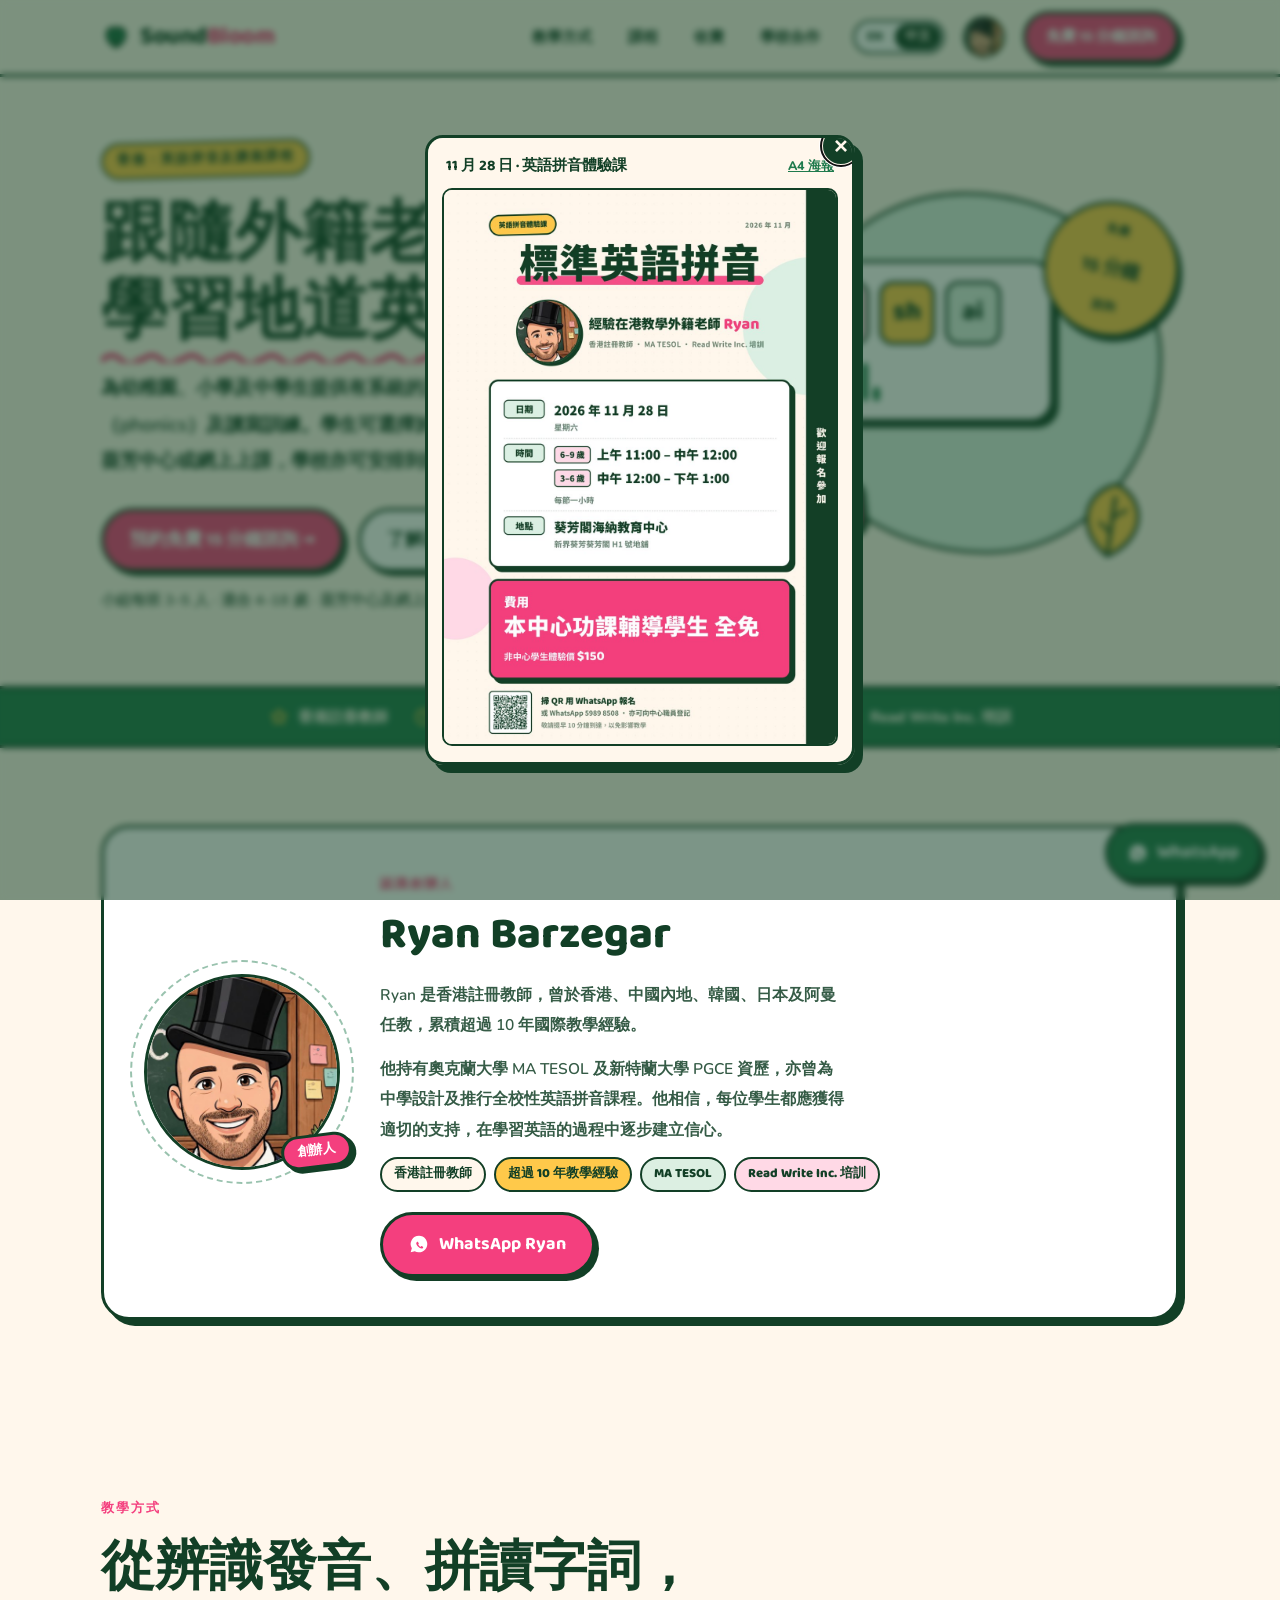
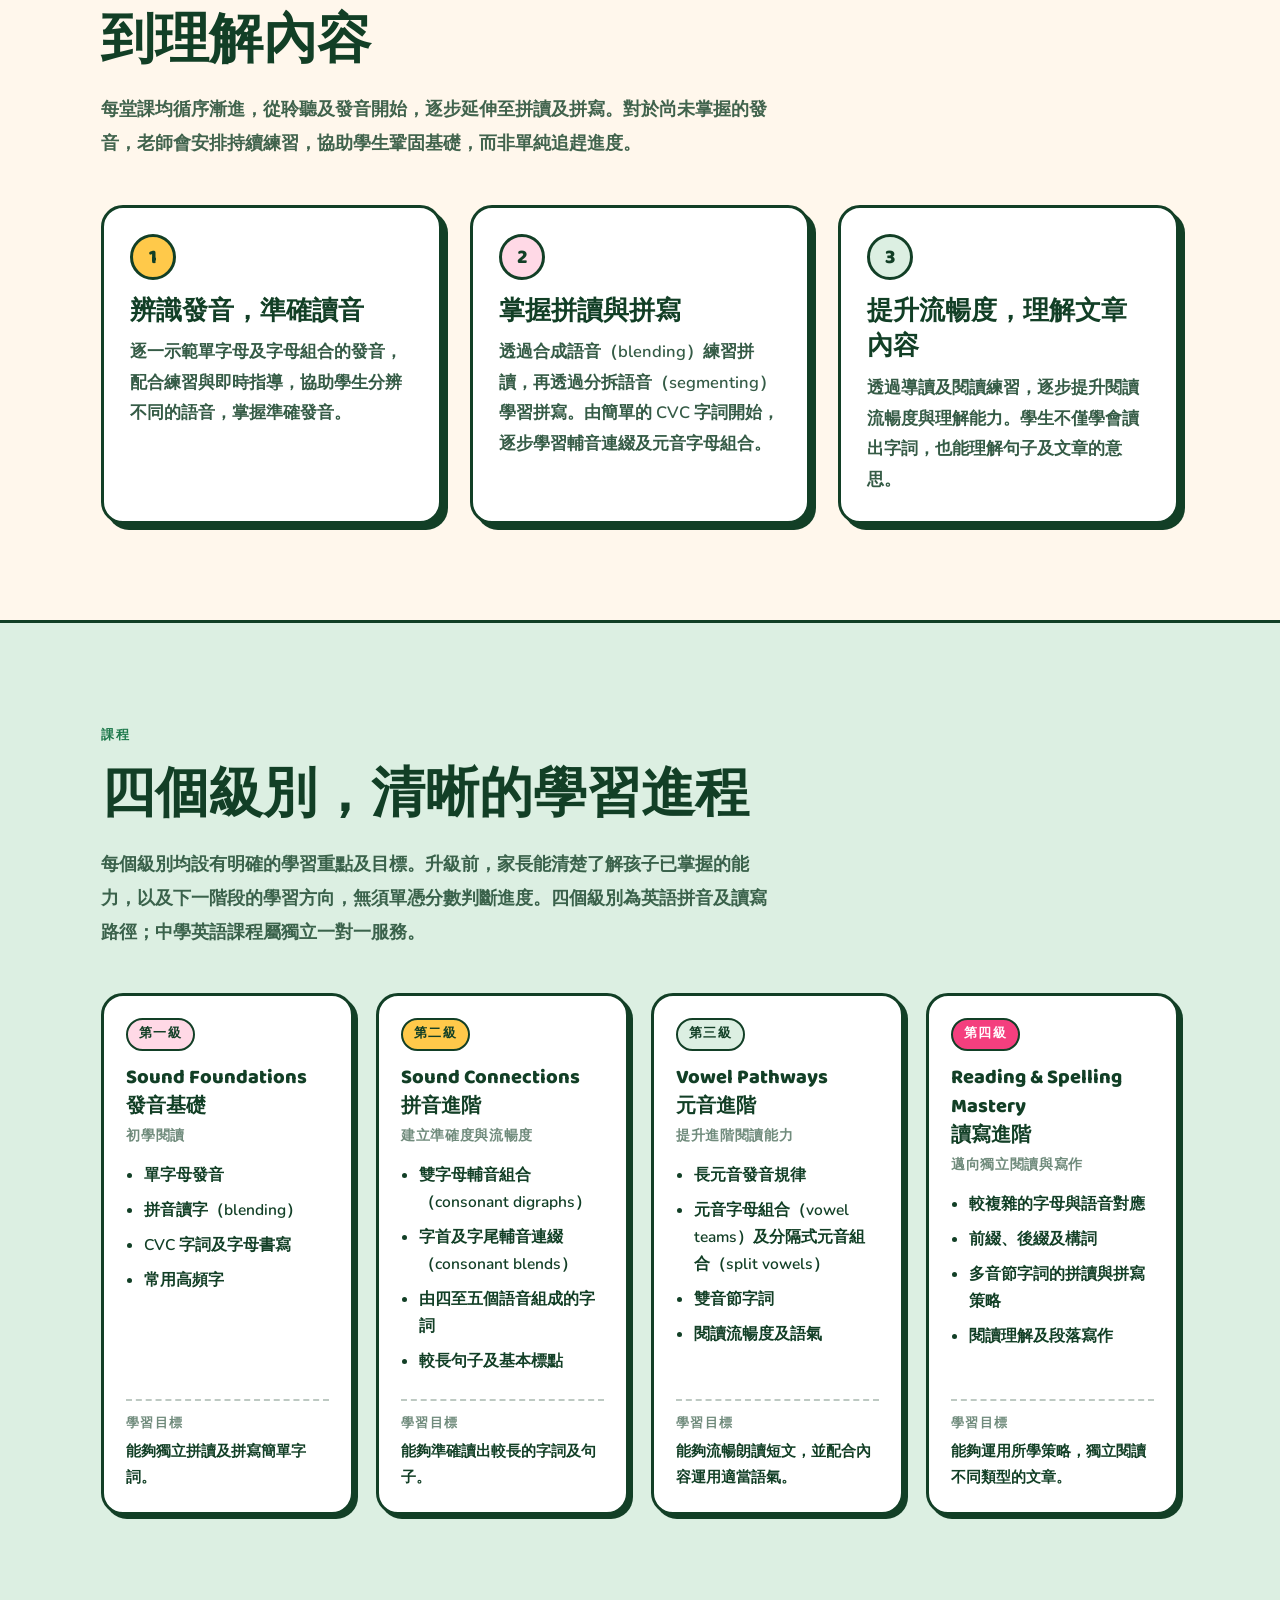
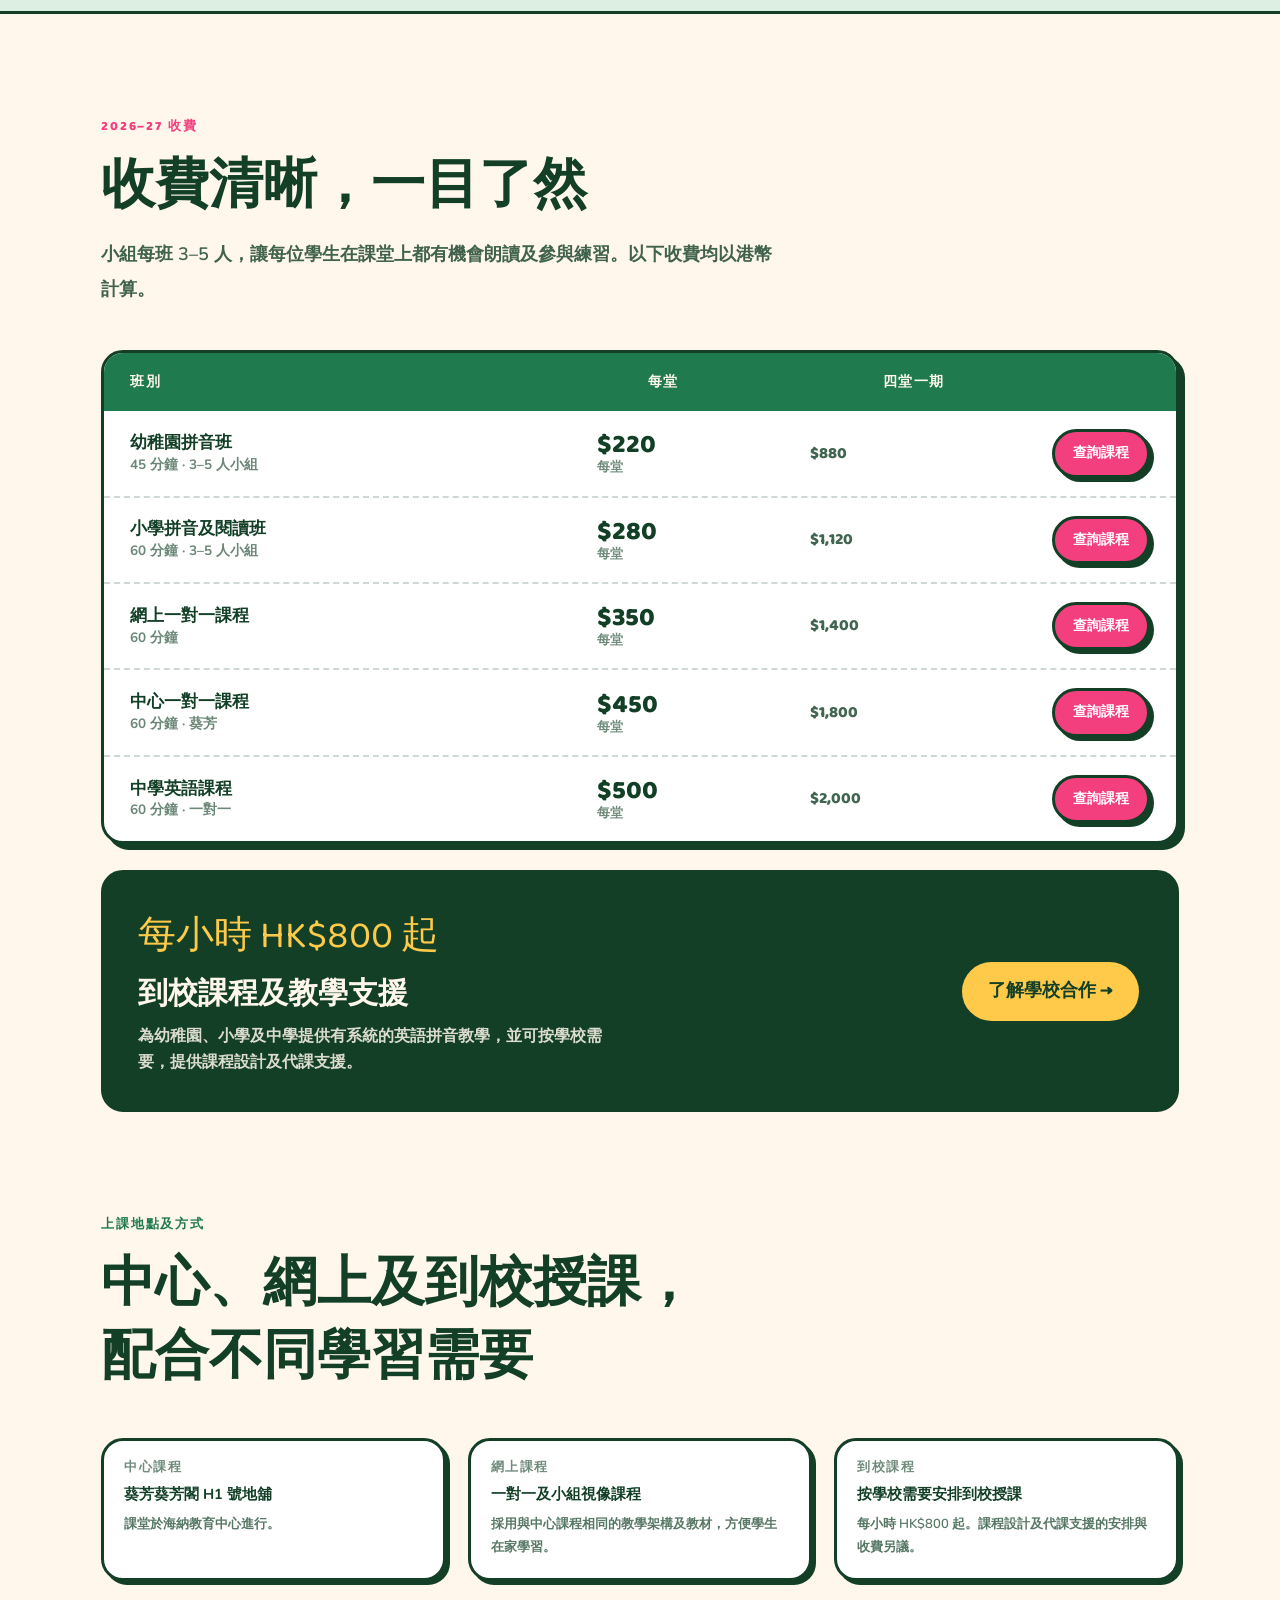
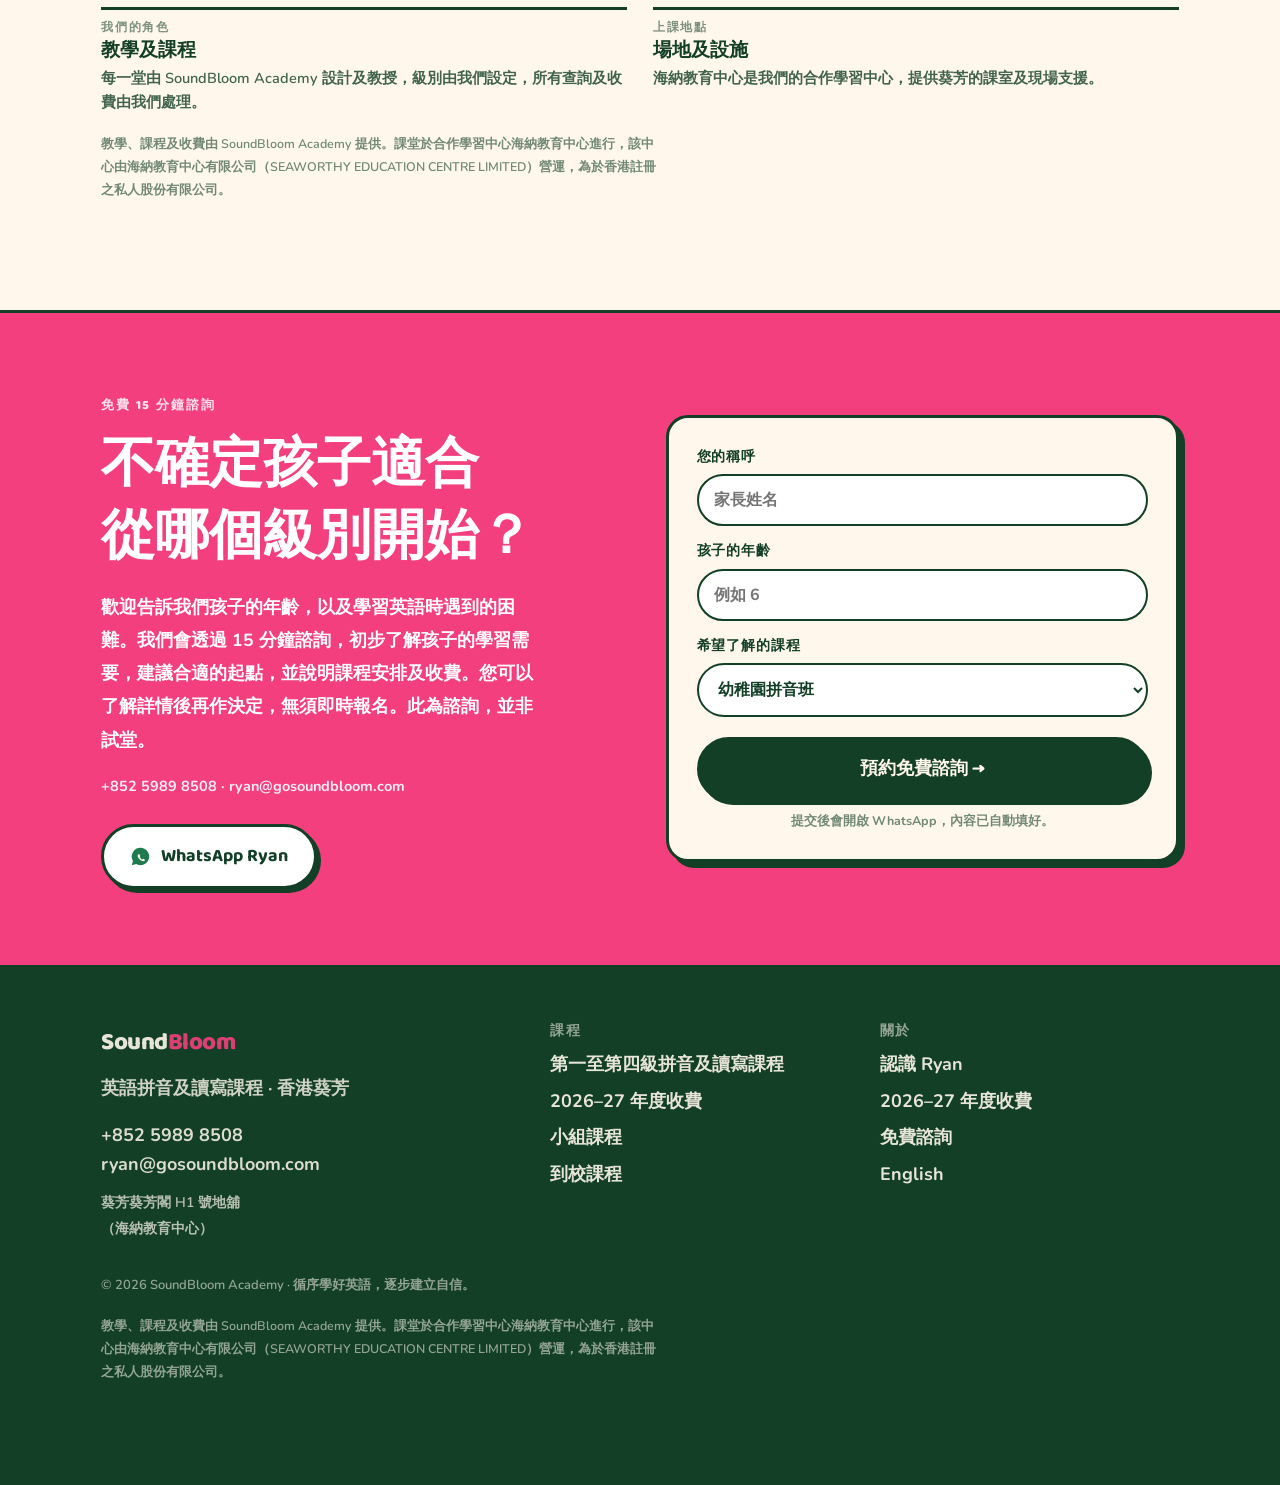
==== zh/index.html @ dfbe9909 "Event popup on every page load (all 6 pages), no suppression" ====
<!DOCTYPE html>
<html lang="zh-Hant-HK">
<head>
<meta charset="utf-8">
<meta name="viewport" content="width=device-width, initial-scale=1">
<title>SoundBloom Academy｜英語拼音及讀寫課程 · 葵芳</title>
<meta name="description" content="為幼稚園、小學及中學生提供有系統的英語拼音（phonics）及讀寫訓練。小組每班 3–5 人，可於葵芳中心或網上上課，學校亦可安排到校課程。">
<link rel="alternate" hreflang="en-HK" href="../en/index.html">
<link rel="alternate" hreflang="zh-Hant-HK" href="index.html">
<link rel="preconnect" href="https://fonts.googleapis.com">
<link rel="preconnect" href="https://fonts.gstatic.com" crossorigin>
<link href="https://fonts.googleapis.com/css2?family=Baloo+2:wght@600;700;800&family=Nunito:wght@400;600;700;800&display=swap" rel="stylesheet">
<link rel="stylesheet" href="../assets/style.css">
<style>
  /* Chinese typography overrides: looser leading, no negative tracking */
  body{font-family:'Nunito','PingFang HK','Noto Sans HK','Microsoft JhengHei',sans-serif}
  h1,h2,h3,h4,.display,.logo,.btn,.eyebrow,.tag,.amt,.block,.price-row .name,.step .n,.loc .box h4,.creds span,.sticker,.langsw a{
    font-family:'Baloo 2','PingFang HK','Noto Sans HK','Microsoft JhengHei',sans-serif;
  }
  h1{line-height:1.24;letter-spacing:0}
  h2{line-height:1.35;letter-spacing:0}
  h3{line-height:1.4;letter-spacing:0}
  .lede{line-height:1.9}
  .fbio{line-height:1.95;font-size:15.5px;margin-bottom:12px}
  .sec-head p{line-height:1.9}
  .lvl ul{line-height:1.75}
  .lvl li{margin-bottom:8px}
  .lvl .out{line-height:1.75}
  .step p{line-height:1.85}
  .price-row .name{font-size:17px;line-height:1.4}
  .sticker.free{width:136px;height:136px;font-size:11.5px;line-height:1.3;padding:10px}
  .sticker.free b{font-size:19px;letter-spacing:0}
  .micro{line-height:1.75}
  .legal{letter-spacing:0;line-height:1.85}
  .loc .box p{font-size:14.5px;line-height:1.7}
  .loc .box p small{line-height:1.75}
  .nb{white-space:nowrap}
  .consult p{line-height:1.9}
  .lvl h3{font-size:20px;line-height:1.45}
</style>
</head>
<body>

<nav class="nav">
  <div class="wrap">
    <a class="logo" href="index.html">
      <svg width="30" height="30" viewBox="0 0 32 32" aria-hidden="true">
        <path d="M16 27C16 27 6 23 6 13c0-4 3-7 7-7 2 0 3 1 3 1s1-1 3-1c4 0 7 3 7 7 0 10-10 14-10 14z" fill="#1F7A4D" stroke="#123F26" stroke-width="2.4"/>
        <path d="M16 27V12" stroke="#123F26" stroke-width="2.4" stroke-linecap="round"/>
      </svg>
      <span>Sound<b>Bloom</b></span>
    </a>
    <div class="navlinks">
      <a href="#approach">教學方式</a>
      <a href="index.html#programme">課程</a>
      <a href="pricing.html">收費</a>
      <a href="schools.html">學校合作</a>
    </div>
    <div class="langsw" role="group" aria-label="語言">
      <a href="../en/index.html" hreflang="en-HK" lang="en-HK">EN</a>
      <a href="index.html" aria-current="true">中文</a>
    </div>
    <a class="navface" href="#founder" aria-label="認識創辦人 Ryan">
      <img src="../assets/ryan-nav.jpg" alt="Ryan Barzegar 卡通肖像">
    </a>
    <a class="btn" href="#consult"><span class="full">免費 15 分鐘諮詢</span><span class="short">免費諮詢</span></a>
  </div>
</nav>

<header class="hero">
  <div class="wrap hero-grid">
    <div>
      <div class="eyebrow" style="background:var(--yellow);border:2.5px solid var(--ink);border-radius:999px;padding:6px 14px;transform:rotate(-1.5deg)">
        香港 · 英語拼音及讀寫課程
      </div>
      <h1 style="margin-top:20px">跟隨<span class="nb">外籍老師</span>，
        <span class="hl">學習地道英語</span>
      </h1>
      <p class="lede">為幼稚園、小學及中學生提供有系統的<span class="nb">英語拼音</span>（phonics）及<span class="nb">讀寫訓練</span>。學生可選擇於<span class="nb">葵芳中心</span>或網上上課，學校亦可安排到校課程。</p>
      <div class="hero-cta">
        <a class="btn" href="#consult">預約免費 15 分鐘諮詢 →</a>
        <a class="btn ghost" href="#programme">了解四個級別</a>
      </div>
      <div class="micro"><span class="nb">小組每班 3–5 人</span> · 適合 4–18 歲 · <span class="nb">葵芳中心及網上授課</span></div>
    </div>

    <div class="stage" aria-hidden="true">
      <div class="blob"></div>
      <div class="card-sound">
        <div class="tiles">
          <div class="tile">a</div><div class="tile">sh</div><div class="tile">ai</div>
        </div>
        <div class="wave"><i></i><i></i><i></i><i></i><i></i><i></i></div>
      </div>
      <div class="sticker free">免費<b>15 分鐘</b>諮詢</div>
      <div class="sticker levels"><span class="nb">四個級別</span> · 拼音路徑</div>
      <svg class="leaf" viewBox="0 0 100 100" fill="none">
        <path d="M50 92C26 78 14 54 22 32 30 11 50 6 50 6s20 5 28 26c8 22-4 46-28 60z" fill="#FFC94A" stroke="#123F26" stroke-width="4" stroke-linejoin="round"/>
        <path d="M50 90V22" stroke="#123F26" stroke-width="4" stroke-linecap="round"/>
        <path d="M50 46l15-11M50 64l-14-10" stroke="#123F26" stroke-width="3.4" stroke-linecap="round"/>
      </svg>
    </div>
  </div>
</header>

<div class="trust">
  <div class="wrap">
    <span><svg viewBox="0 0 24 24" fill="none"><path d="M12 3l2.6 5.6 6.1.8-4.5 4.2 1.2 6-5.4-3-5.4 3 1.2-6L3.3 9.4l6.1-.8z" stroke="#FFC94A" stroke-width="2" stroke-linejoin="round"/></svg>香港註冊教師</span>
    <span><svg viewBox="0 0 24 24" fill="none"><circle cx="12" cy="12" r="9" stroke="#FFC94A" stroke-width="2"/><path d="M12 7v5l4 2" stroke="#FFC94A" stroke-width="2" stroke-linecap="round"/></svg>超過 10 年國際教學經驗</span>
    <span><svg viewBox="0 0 24 24" fill="none"><path d="M3 7l9-4 9 4-9 4z" stroke="#FFC94A" stroke-width="2" stroke-linejoin="round"/><path d="M7 10v6c0 1.7 2.2 3 5 3s5-1.3 5-3v-6" stroke="#FFC94A" stroke-width="2"/></svg>奧克蘭大學 MA TESOL</span>
    <span><svg viewBox="0 0 24 24" fill="none"><path d="M5 4h9l5 5v11H5z" stroke="#FFC94A" stroke-width="2" stroke-linejoin="round"/><path d="M9 13l2 2 4-4" stroke="#FFC94A" stroke-width="2" stroke-linecap="round"/></svg>Read Write Inc. 培訓</span>
  </div>
</div>

<section class="founder" id="founder">
  <div class="wrap">
    <div class="fcard">
      <div class="portrait">
        <div class="ring" aria-hidden="true"></div>
        <div class="face"><img src="../assets/ryan-avatar.jpg" alt="Ryan Barzegar，創辦人及首席教師"></div>
        <div class="sticker founder">創辦人</div>
      </div>
      <div>
        <div class="eyebrow" style="color:var(--pink)">認識創辦人</div>
        <h2 style="font-size:clamp(28px,3.6vw,44px);margin:10px 0 12px">Ryan Barzegar</h2>
        <p class="fbio">Ryan 是香港註冊教師，曾於香港、中國內地、韓國、日本及阿曼任教，累積超過 10 年國際教學經驗。</p>
        <p class="fbio">他持有奧克蘭大學 MA TESOL 及新特蘭大學 PGCE 資歷，亦曾為中學設計及推行全校性英語拼音課程。他相信，每位學生都應獲得適切的支持，在學習英語的過程中逐步建立信心。</p>
        <div class="creds">
          <span>香港註冊教師</span><span>超過 10 年教學經驗</span><span>MA TESOL</span><span>Read Write Inc. 培訓</span>
        </div>
        <a class="btn" target="_blank" rel="noopener" href="https://wa.me/85259898508?text=Ryan%EF%BC%8C%E4%BD%A0%E5%A5%BD%EF%BC%81%E6%88%91%E6%83%B3%E9%A0%90%E7%B4%84%E5%85%8D%E8%B2%BB%2015%20%E5%88%86%E9%90%98%E5%AE%B6%E9%95%B7%E8%AB%AE%E8%A9%A2%EF%BC%8C%E4%BA%86%E8%A7%A3%E9%81%A9%E5%90%88%E5%AD%A9%E5%AD%90%E7%9A%84%E8%8B%B1%E8%AA%9E%E8%AA%B2%E7%A8%8B%E3%80%82%E5%AD%A9%E5%AD%90%E4%BB%8A%E5%B9%B4%EF%BC%BF%EF%BC%BF%E6%AD%B2%E3%80%82">
          <svg width="20" height="20" viewBox="0 0 24 24" fill="#fff" aria-hidden="true"><path d="M12 2a10 10 0 00-8.6 15.1L2 22l5-1.3A10 10 0 1012 2zm5.3 14.1c-.2.6-1.3 1.2-1.8 1.2-.5.1-1 .1-1.6-.1-1.2-.4-3-1.6-4.2-3.4-.7-1-1.2-2.1-1-3 .1-.6.5-1.1.9-1.3.2-.1.4-.1.5-.1h.4c.2 0 .4 0 .5.4l.7 1.7c.1.2 0 .4-.1.5l-.3.4c-.1.1-.2.3-.1.5.4.8 1.6 2 2.4 2.4.2.1.4 0 .5-.1l.5-.6c.1-.2.3-.2.5-.1l1.6.8c.2.1.3.3.3.4 0 .2 0 .8-.2 1z"/></svg>
          WhatsApp Ryan
        </a>
      </div>
    </div>
  </div>
</section>

<section class="pad" id="approach">
  <div class="wrap">
    <div class="sec-head">
      <div class="eyebrow" style="color:var(--pink)">教學方式</div>
      <h2 style="margin-top:12px">從辨識發音、拼讀字詞，<br>到理解內容</h2>
      <p>每堂課均循序漸進，從聆聽及發音開始，逐步延伸至拼讀及拼寫。對於尚未掌握的發音，老師會安排持續練習，協助學生鞏固基礎，而非單純追趕進度。</p>
    </div>
    <div class="steps">
      <div class="step">
        <div class="n">1</div>
        <h3>辨識發音，準確讀音</h3>
        <p>逐一示範單字母及字母組合的發音，配合練習與即時指導，協助學生分辨不同的語音，掌握準確發音。</p>
      </div>
      <div class="step">
        <div class="n" style="background:var(--pink-soft)">2</div>
        <h3>掌握拼讀與拼寫</h3>
        <p>透過合成語音（blending）練習拼讀，再透過分拆語音（segmenting）學習拼寫。由簡單的 CVC 字詞開始，逐步學習輔音連綴及元音字母組合。</p>
      </div>
      <div class="step">
        <div class="n" style="background:var(--green-soft)">3</div>
        <h3>提升流暢度，理解文章內容</h3>
        <p>透過導讀及閱讀練習，逐步提升閱讀流暢度與理解能力。學生不僅學會讀出字詞，也能理解句子及文章的意思。</p>
      </div>
    </div>
  </div>
</section>

<section class="pad prog" id="programme">
  <div class="wrap">
    <div class="sec-head">
      <div class="eyebrow" style="color:var(--green)">課程</div>
      <h2 style="margin-top:12px">四個級別，清晰的學習進程</h2>
      <p>每個級別均設有明確的學習重點及目標。升級前，家長能清楚了解孩子已掌握的能力，以及下一階段的學習方向，無須單憑分數判斷進度。四個級別為英語拼音及讀寫路徑；中學英語課程屬獨立一對一服務。</p>
    </div>
    <div class="levels-grid">
      <article class="lvl">
        <span class="tag">第一級</span>
        <h3>Sound Foundations<br>發音基礎</h3>
        <div class="age">初學閱讀</div>
        <ul><li>單字母發音</li><li>拼音讀字（blending）</li><li>CVC 字詞及字母書寫</li><li>常用高頻字</li></ul>
        <div class="out"><b>學習目標</b>能夠獨立拼讀及拼寫簡單字詞。</div>
      </article>
      <article class="lvl">
        <span class="tag">第二級</span>
        <h3>Sound Connections<br>拼音進階</h3>
        <div class="age">建立準確度與流暢度</div>
        <ul><li>雙字母輔音組合（consonant digraphs）</li><li>字首及字尾輔音連綴（consonant blends）</li><li>由四至五個語音組成的字詞</li><li>較長句子及基本標點</li></ul>
        <div class="out"><b>學習目標</b>能夠準確讀出較長的字詞及句子。</div>
      </article>
      <article class="lvl">
        <span class="tag">第三級</span>
        <h3>Vowel Pathways<br>元音進階</h3>
        <div class="age">提升進階閱讀能力</div>
        <ul><li>長元音發音規律</li><li>元音字母組合（vowel teams）及分隔式元音組合（split vowels）</li><li>雙音節字詞</li><li>閱讀流暢度及語氣</li></ul>
        <div class="out"><b>學習目標</b>能夠流暢朗讀短文，並配合內容運用適當語氣。</div>
      </article>
      <article class="lvl">
        <span class="tag">第四級</span>
        <h3>Reading &amp; Spelling Mastery<br>讀寫進階</h3>
        <div class="age">邁向獨立閱讀與寫作</div>
        <ul><li>較複雜的字母與語音對應</li><li>前綴、後綴及構詞</li><li>多音節字詞的拼讀與拼寫策略</li><li>閱讀理解及段落寫作</li></ul>
        <div class="out"><b>學習目標</b>能夠運用所學策略，獨立閱讀不同類型的文章。</div>
      </article>
    </div>
  </div>
</section>

<section class="pad" id="pricing">
  <div class="wrap">
    <div class="sec-head">
      <div class="eyebrow" style="color:var(--pink)">2026–27 收費</div>
      <h2 style="margin-top:12px">收費清晰，一目了然</h2>
      <p>小組每班 3–5 人，讓每位學生在課堂上都有機會朗讀及參與練習。以下收費均以港幣計算。</p>
    </div>
    <div class="price-card">
      <div class="price-row head"><div>班別</div><div>每堂</div><div>四堂一期</div><div></div></div>
      <div class="price-row">
        <div class="name">幼稚園拼音班<small>45 分鐘 · 3–5 人小組</small></div>
        <div class="amt">$220<em>每堂</em></div>
        <div class="block"><em>四堂一期</em>$880</div>
        <div><a class="btn" style="padding:10px 18px;font-size:14px" href="#consult">查詢課程</a></div>
      </div>
      <div class="price-row">
        <div class="name">小學拼音及閱讀班<small>60 分鐘 · 3–5 人小組</small></div>
        <div class="amt">$280<em>每堂</em></div>
        <div class="block"><em>四堂一期</em>$1,120</div>
        <div><a class="btn" style="padding:10px 18px;font-size:14px" href="#consult">查詢課程</a></div>
      </div>
      <div class="price-row">
        <div class="name">網上一對一課程<small>60 分鐘</small></div>
        <div class="amt">$350<em>每堂</em></div>
        <div class="block"><em>四堂一期</em>$1,400</div>
        <div><a class="btn" style="padding:10px 18px;font-size:14px" href="#consult">查詢課程</a></div>
      </div>
      <div class="price-row">
        <div class="name">中心一對一課程<small>60 分鐘 · 葵芳</small></div>
        <div class="amt">$450<em>每堂</em></div>
        <div class="block"><em>四堂一期</em>$1,800</div>
        <div><a class="btn" style="padding:10px 18px;font-size:14px" href="#consult">查詢課程</a></div>
      </div>
      <div class="price-row">
        <div class="name">中學英語課程<small>60 分鐘 · 一對一</small></div>
        <div class="amt">$500<em>每堂</em></div>
        <div class="block"><em>四堂一期</em>$2,000</div>
        <div><a class="btn" style="padding:10px 18px;font-size:14px" href="#consult">查詢課程</a></div>
      </div>
    </div>

    <div class="schools" id="schools">
      <div>
        <span class="big">每小時 HK$800 起</span>
        <h3>到校課程及教學支援</h3>
        <p>為幼稚園、小學及中學提供有系統的英語拼音教學，並可按學校需要，提供課程設計及代課支援。</p>
      </div>
      <a class="btn" style="background:var(--yellow);color:var(--ink)" href="schools.html">了解學校合作 →</a>
    </div>
  </div>
</section>

<section class="pad" id="where" style="padding-top:0">
  <div class="wrap">
    <div class="sec-head">
      <div class="eyebrow" style="color:var(--green)">上課地點及方式</div>
      <h2 style="margin-top:12px">中心、網上及到校授課，<br>配合不同學習需要</h2>
    </div>
    <div class="loc">
      <div class="box">
        <h4>中心課程</h4>
        <p>葵芳葵芳閣 H1 號地舖
          <small>課堂於海納教育中心進行。</small>
        </p>
      </div>
      <div class="box">
        <h4>網上課程</h4>
        <p>一對一及小組視像課程
          <small>採用與中心課程相同的教學架構及教材，方便學生在家學習。</small>
        </p>
      </div>
      <div class="box">
        <h4>到校課程</h4>
        <p>按學校需要安排到校授課
          <small>每小時 HK$800 起。課程設計及代課支援的安排與收費另議。</small>
        </p>
      </div>
    </div>

    <div class="roles">
      <div class="r">
        <h4>我們的角色</h4>
        <b>教學及課程</b>
        <p>每一堂由 SoundBloom Academy 設計及教授，級別由我們設定，所有查詢及收費由我們處理。</p>
      </div>
      <div class="r">
        <h4>上課地點</h4>
        <b>場地及設施</b>
        <p>海納教育中心是我們的合作學習中心，提供葵芳的課室及現場支援。</p>
      </div>
    </div>
    <p class="legal">教學、課程及收費由 SoundBloom Academy 提供。課堂於合作學習中心海納教育中心進行，該中心由<span class="nb">海納教育中心有限公司</span>（SEAWORTHY EDUCATION CENTRE LIMITED）營運，為於香港註冊之<span class="nb">私人股份有限公司</span>。</p>
  </div>
</section>

<section class="consult" id="consult">
  <div class="wrap">
    <div>
      <div class="eyebrow" style="color:#fff;opacity:.85">免費 15 分鐘諮詢</div>
      <h2 style="margin:12px 0 16px">不確定孩子適合<br>從哪個級別開始？</h2>
      <p>歡迎告訴我們孩子的年齡，以及學習英語時遇到的困難。我們會透過 15 分鐘諮詢，初步了解孩子的學習需要，建議合適的起點，並說明課程安排及收費。您可以了解詳情後再作決定，無須即時報名。此為諮詢，並非試堂。</p>
      <div class="micro" style="color:#fff;opacity:.9">+852 5989 8508 · ryan@gosoundbloom.com</div>
      <a class="btn" target="_blank" rel="noopener" href="https://wa.me/85259898508?text=Ryan%EF%BC%8C%E4%BD%A0%E5%A5%BD%EF%BC%81%E6%88%91%E6%83%B3%E9%A0%90%E7%B4%84%E5%85%8D%E8%B2%BB%2015%20%E5%88%86%E9%90%98%E5%AE%B6%E9%95%B7%E8%AB%AE%E8%A9%A2%EF%BC%8C%E4%BA%86%E8%A7%A3%E9%81%A9%E5%90%88%E5%AD%A9%E5%AD%90%E7%9A%84%E8%8B%B1%E8%AA%9E%E8%AA%B2%E7%A8%8B%E3%80%82%E5%AD%A9%E5%AD%90%E4%BB%8A%E5%B9%B4%EF%BC%BF%EF%BC%BF%E6%AD%B2%E3%80%82" style="background:#fff;color:var(--ink);margin-top:24px">
        <svg width="21" height="21" viewBox="0 0 24 24" fill="#1F7A4D" aria-hidden="true"><path d="M12 2a10 10 0 00-8.6 15.1L2 22l5-1.3A10 10 0 1012 2zm5.3 14.1c-.2.6-1.3 1.2-1.8 1.2-.5.1-1 .1-1.6-.1-1.2-.4-3-1.6-4.2-3.4-.7-1-1.2-2.1-1-3 .1-.6.5-1.1.9-1.3.2-.1.4-.1.5-.1h.4c.2 0 .4 0 .5.4l.7 1.7c.1.2 0 .4-.1.5l-.3.4c-.1.1-.2.3-.1.5.4.8 1.6 2 2.4 2.4.2.1.4 0 .5-.1l.5-.6c.1-.2.3-.2.5-.1l1.6.8c.2.1.3.3.3.4 0 .2 0 .8-.2 1z"/></svg>
        WhatsApp Ryan
      </a>
    </div>
    <form class="form">
      <div class="field"><label for="z-name">您的稱呼</label><input id="z-name" placeholder="家長姓名"></div>
      <div class="field"><label for="z-age">孩子的年齡</label><input id="z-age" placeholder="例如 6"></div>
      <div class="field"><label for="z-int">希望了解的課程</label>
        <select id="z-int">
          <option>幼稚園拼音班</option><option>小學拼音及閱讀班</option>
          <option>網上一對一課程</option><option>中心一對一課程</option>
          <option>中學英語課程</option><option>到校課程</option>
        </select>
      </div>
      <button class="btn dark" type="submit">預約免費諮詢 →</button>
      <div class="note">提交後會開啟 WhatsApp，內容已自動填好。</div>
    </form>
  </div>
</section>

<footer>
  <div class="wrap">
    <div class="fgrid">
      <div>
        <a class="logo" href="index.html" style="color:var(--cream);margin-bottom:12px"><span>Sound<b>Bloom</b></span></a>
        <p style="font-weight:700;opacity:.8;max-width:32ch">英語拼音及讀寫課程 · 香港葵芳</p>
        <p style="font-weight:700;opacity:.85;margin:0">+852 5989 8508<br>ryan@gosoundbloom.com</p>
        <p style="font-weight:600;opacity:.7;margin:12px 0 0;font-size:14px;line-height:1.8">葵芳葵芳閣 H1 號地舖<br>（海納教育中心）</p>
      </div>
      <div>
        <h4>課程</h4>
        <a href="#programme">第一至第四級拼音及讀寫課程</a>
        <a href="pricing.html">2026–27 年度收費</a>
        <a href="pricing.html#groups">小組課程</a>
        <a href="schools.html">到校課程</a>
      </div>
      <div>
        <h4>關於</h4>
        <a href="#founder">認識 Ryan</a>
        <a href="#pricing">2026–27 年度收費</a>
        <a href="#consult">免費諮詢</a>
        <a href="../en/index.html" lang="en-HK">English</a>
      </div>
    </div>
    <div class="fnote">© 2026 SoundBloom Academy · 循序學好英語，逐步建立自信。</div>
    <p class="legal">教學、課程及收費由 SoundBloom Academy 提供。課堂於合作學習中心海納教育中心進行，該中心由<span class="nb">海納教育中心有限公司</span>（SEAWORTHY EDUCATION CENTRE LIMITED）營運，為於香港註冊之<span class="nb">私人股份有限公司</span>。</p>
  </div>
</footer>

<a class="wa" target="_blank" rel="noopener" href="https://wa.me/85259898508?text=Ryan%EF%BC%8C%E4%BD%A0%E5%A5%BD%EF%BC%81%E6%88%91%E6%83%B3%E9%A0%90%E7%B4%84%E5%85%8D%E8%B2%BB%2015%20%E5%88%86%E9%90%98%E5%AE%B6%E9%95%B7%E8%AB%AE%E8%A9%A2%EF%BC%8C%E4%BA%86%E8%A7%A3%E9%81%A9%E5%90%88%E5%AD%A9%E5%AD%90%E7%9A%84%E8%8B%B1%E8%AA%9E%E8%AA%B2%E7%A8%8B%E3%80%82%E5%AD%A9%E5%AD%90%E4%BB%8A%E5%B9%B4%EF%BC%BF%EF%BC%BF%E6%AD%B2%E3%80%82">
  <svg width="20" height="20" viewBox="0 0 24 24" fill="#fff"><path d="M12 2a10 10 0 00-8.6 15.1L2 22l5-1.3A10 10 0 1012 2zm5.3 14.1c-.2.6-1.3 1.2-1.8 1.2-.5.1-1 .1-1.6-.1-1.2-.4-3-1.6-4.2-3.4-.7-1-1.2-2.1-1-3 .1-.6.5-1.1.9-1.3.2-.1.4-.1.5-.1h.4c.2 0 .4 0 .5.4l.7 1.7c.1.2 0 .4-.1.5l-.3.4c-.1.1-.2.3-.1.5.4.8 1.6 2 2.4 2.4.2.1.4 0 .5-.1l.5-.6c.1-.2.3-.2.5-.1l1.6.8c.2.1.3.3.3.4 0 .2 0 .8-.2 1z"/></svg>
  WhatsApp
</a>

<script>
(function(){
  var PREFIX = "你好 Ryan，我想預約免費 15 分鐘家長諮詢。";
  var OK = "\u6b63\u5728\u958b\u555f WhatsApp\uff0c\u5167\u5bb9\u5df2\u586b\u597d\u2026";
  var WA = 'https://wa.me/85259898508?text=';
  document.querySelectorAll('form').forEach(function(f){
    var btn = f.querySelector('button');
    f.addEventListener('submit', function(e){
      e.preventDefault();
      var lines = [];
      f.querySelectorAll('input, select, textarea').forEach(function(el){
        var lab = el.id ? f.querySelector('label[for="' + el.id + '"]') : null;
        var key = lab ? lab.textContent.trim() : el.name;
        var val = (el.value || '').trim();
        lines.push(key + ': ' + (val || '-'));
      });
      var msg = PREFIX + '\n\n' + lines.join('\n');
      window.open(WA + encodeURIComponent(msg), '_blank');
      if (btn) { var t = btn.textContent; btn.textContent = OK; setTimeout(function(){ btn.textContent = t; }, 4000); }
    });
  });
})();
</script>

<div class="sb-modal" id="sbModal" role="dialog" aria-modal="true" aria-label="英語拼音體驗課">
  <div class="box">
    <button class="x" type="button" aria-label="關閉">×</button>
    <div class="cap">
      <b>11 月 28 日 · 英語拼音體驗課</b>
      <a href="../assets/SoundBloom-event-zh-A4.pdf" target="_blank" rel="noopener">A4 海報</a>
    </div>
    <a href="../assets/SoundBloom-event-zh-A4.pdf" target="_blank" rel="noopener">
      <img src="../assets/event-zh.jpg?v=2" alt="英語拼音體驗課海報：2026 年 11 月 28 日，6–9 歲 11am，3–6 歲 12noon" width="1000" height="1414">
    </a>
  </div>
</div>

<script>
(function(){
  var m=document.getElementById('sbModal');
  if(!m) return;
  function open(){ m.classList.add('open'); document.body.style.overflow='hidden'; var x=m.querySelector('.x'); if(x) x.focus(); }
  function close(){ m.classList.remove('open'); document.body.style.overflow=''; }
  m.querySelector('.x').addEventListener('click', close);
  m.addEventListener('click', function(e){ if(e.target===m) close(); });
  document.addEventListener('keydown', function(e){ if(e.key==='Escape') close(); });
  setTimeout(open, 450);
})();
</script>

</body>
</html>
---- assets/style.css ----
:root{
    --ink:#123F26;
    --green:#1F7A4D;
    --green-soft:#DCEFE2;
    --pink:#F43F7E;
    --pink-soft:#FFD9E6;
    --cream:#FFF7EC;
    --yellow:#FFC94A;
    --white:#fff;
    --line:3px solid var(--ink);
    --hard:6px 6px 0 var(--ink);
    --hard-sm:4px 4px 0 var(--ink);
    --r:22px;
    --pad:clamp(20px,4vw,56px);
  }
  *{box-sizing:border-box;min-width:0}
  html{scroll-behavior:smooth;overflow-x:hidden}
  body{overflow-x:hidden}
  body{
    margin:0;background:var(--cream);color:var(--ink);
    font-family:'Nunito',system-ui,sans-serif;font-size:18px;line-height:1.6;
    -webkit-font-smoothing:antialiased;
  }
  h1,h2,h3,h4,.display{font-family:'Baloo 2',system-ui,sans-serif;font-weight:800;line-height:1.02;letter-spacing:-.01em;margin:0}
  h1{font-size:clamp(38px,5.2vw,70px);text-wrap:balance}
  h2{font-size:clamp(30px,4.2vw,54px)}
  h3{font-size:clamp(21px,2vw,27px);line-height:1.15}
  p{margin:0 0 1em}
  a{color:inherit}
  .wrap{max-width:1180px;margin:0 auto;padding:0 var(--pad)}
  .eyebrow{
    display:inline-flex;align-items:center;gap:8px;
    font-size:13px;font-weight:800;letter-spacing:.14em;text-transform:uppercase;
  }
  /* ---------- NAV ---------- */
  .nav{
    position:sticky;top:0;z-index:60;background:var(--cream);
    border-bottom:var(--line);
  }
  .nav .wrap{display:flex;align-items:center;gap:18px;height:74px}
  .logo{display:flex;align-items:center;gap:9px;font-family:'Baloo 2';font-size:24px;font-weight:800;text-decoration:none;letter-spacing:-.02em;white-space:nowrap}
  .logo span{display:flex;align-items:baseline}
  .logo b{color:var(--pink);font-weight:800}
  .navlinks{display:flex;gap:6px;margin-left:auto}
  .navlinks a{
    text-decoration:none;font-weight:800;font-size:15px;padding:9px 15px;border-radius:999px;
    transition:transform .16s cubic-bezier(.34,1.56,.64,1), background .16s;
  }
  .navlinks a:hover{background:var(--green-soft);transform:rotate(-2deg) translateY(-1px)}
  .nav .btn{padding:11px 20px;font-size:15px}
  @media(max-width:900px){.navlinks{display:none}}
  @media(max-width:560px){
    .nav .wrap{height:66px;gap:10px}
    .logo{font-size:20px}
    .logo svg{width:24px;height:24px}
    .nav .btn{padding:9px 13px;font-size:13px;gap:4px}
    .sticker.free{width:96px;height:96px;font-size:12.5px;padding:8px}
    .sticker.free b{font-size:23px}
    .sticker.levels{font-size:13px;padding:8px 12px}
    .leaf{width:64px}
    .wa{font-size:14px;padding:11px 16px}
  }
  /* ---------- FOUNDER ---------- */
  .founder{padding:clamp(44px,6vw,80px) 0}
  .fcard{
    background:var(--white);border:var(--line);border-radius:28px;box-shadow:var(--hard);
    padding:clamp(22px,3.4vw,40px);display:grid;grid-template-columns:auto 1fr;gap:clamp(22px,3.4vw,40px);align-items:center;
  }
  @media(max-width:820px){.fcard{grid-template-columns:1fr;text-align:center;justify-items:center}}
  .portrait{position:relative;width:clamp(150px,17vw,196px);flex:none}
  .ring{position:absolute;inset:-14px;border:2.5px dashed var(--green);border-radius:50%;opacity:.45;animation:spin 34s linear infinite}
  @keyframes spin{to{transform:rotate(360deg)}}
  .face{
    position:relative;width:100%;aspect-ratio:1/1;border-radius:50%;overflow:hidden;
    border:var(--line);background:var(--green-soft);display:grid;place-items:center;
  }
  .face img{width:100%;height:100%;object-fit:cover;display:block}
  .portrait .sticker.founder{
    left:auto;right:-12px;bottom:2px;padding:7px 13px;border-radius:999px;background:var(--pink);color:#fff;
    font-family:'Baloo 2';font-size:13px;transform:rotate(-7deg);
  }
  .fbio{font-weight:600;font-size:16.5px;opacity:.85;max-width:52ch;margin:14px 0 18px}
  .creds{display:flex;flex-wrap:wrap;gap:8px;margin-bottom:20px}
  .creds span{
    font-weight:800;font-size:13px;border:2px solid var(--ink);border-radius:999px;
    padding:5px 12px;background:var(--cream);
  }
  .creds span:nth-child(2){background:var(--yellow)}
  .creds span:nth-child(3){background:var(--green-soft)}
  .creds span:nth-child(4){background:var(--pink-soft)}
  .navface{
    display:grid;place-items:center;width:42px;height:42px;border-radius:50%;overflow:hidden;
    border:2.5px solid var(--ink);background:var(--green-soft);flex:none;
    transition:transform .16s cubic-bezier(.34,1.56,.64,1);
  }
  .navface:hover{transform:rotate(-6deg) scale(1.06)}
  .navface img{width:100%;height:100%;object-fit:cover}
  @media(max-width:560px){.navface{width:36px;height:36px}}
  /* ---------- BUTTONS ---------- */
  .btn{
    display:inline-flex;align-items:center;gap:10px;text-decoration:none;cursor:pointer;
    font-family:'Baloo 2';font-weight:700;font-size:18px;
    padding:15px 26px;border-radius:999px;border:var(--line);background:var(--pink);color:#fff;
    box-shadow:var(--hard-sm);
    transition:transform .16s cubic-bezier(.34,1.56,.64,1), box-shadow .16s;
  }
  .btn:hover{transform:translate(-2px,-3px) rotate(-1.2deg);box-shadow:6px 7px 0 var(--ink)}
  .btn:active{transform:translate(2px,2px);box-shadow:1px 1px 0 var(--ink)}
  .btn.ghost{background:var(--white);color:var(--ink)}
  .btn.dark{background:var(--ink);color:var(--cream)}
  .btn:focus-visible{outline:3px dashed var(--pink);outline-offset:4px}
  /* ---------- HERO ---------- */
  .hero{position:relative;overflow:hidden;padding:clamp(32px,5vw,64px) 0 clamp(40px,6vw,72px)}
  .hero-grid{display:grid;grid-template-columns:1.18fr .82fr;gap:clamp(24px,4vw,56px);align-items:center}
  @media(max-width:940px){.hero-grid{grid-template-columns:1fr}}
  .hero h1{line-height:1.16}
  .hero h1 span{display:inline}
  /* hand-drawn wave underline that follows wrapped lines */
  .hl{
    background-image:url("data:image/svg+xml;utf8,<svg xmlns='http://www.w3.org/2000/svg' width='44' height='12' viewBox='0 0 44 12'><path d='M0 8c7-7 15-7 22 0s15 7 22 0' fill='none' stroke='%23F43F7E' stroke-width='6' stroke-linecap='round'/></svg>");
    background-repeat:repeat-x;
    background-position:0 96%;
    background-size:40px 10px;
    padding-bottom:0;
    text-decoration:none;
    white-space:nowrap;
  }
  .lede{font-size:clamp(17px,1.5vw,21px);font-weight:600;max-width:34ch;margin-top:18px}
  .hero-cta{display:flex;flex-wrap:wrap;gap:14px;margin:28px 0 16px}
  .micro{font-size:14.5px;font-weight:700;opacity:.72}
  /* illustration */
  .stage{position:relative;aspect-ratio:1/1;max-width:520px;margin-inline:auto;width:100%}
  .blob{
    position:absolute;inset:6% 4% 8% 6%;background:var(--green-soft);
    border:var(--line);border-radius:48% 52% 46% 54%/52% 46% 54% 48%;
  }
  .card-sound{
    position:absolute;left:8%;top:22%;width:62%;
    background:var(--white);border:var(--line);border-radius:var(--r);box-shadow:var(--hard);
    padding:18px;
  }
  .tiles{display:flex;gap:10px;flex-wrap:wrap;margin-bottom:12px}
  .tile{
    width:56px;height:64px;display:grid;place-items:center;border:var(--line);border-radius:14px;
    font-family:'Baloo 2';font-weight:800;font-size:26px;background:var(--pink-soft);
    animation:bob 3.2s ease-in-out infinite;
  }
  .tile:nth-child(2){background:var(--yellow);animation-delay:.35s}
  .tile:nth-child(3){background:var(--green-soft);animation-delay:.7s}
  .wave{display:flex;align-items:flex-end;gap:5px;height:44px}
  .wave i{display:block;width:7px;border-radius:4px;background:var(--green);animation:eq 1.1s ease-in-out infinite}
  .wave i:nth-child(1){height:16px;animation-delay:0s}
  .wave i:nth-child(2){height:32px;animation-delay:.1s}
  .wave i:nth-child(3){height:44px;animation-delay:.2s}
  .wave i:nth-child(4){height:26px;animation-delay:.3s}
  .wave i:nth-child(5){height:38px;animation-delay:.4s}
  .wave i:nth-child(6){height:14px;animation-delay:.5s}
  .sticker{
    position:absolute;display:grid;place-items:center;text-align:center;
    font-family:'Baloo 2';font-weight:800;line-height:1.05;
    border:var(--line);box-shadow:var(--hard-sm);
  }
  .sticker.free{right:0;top:8%;width:132px;height:132px;border-radius:50%;background:var(--yellow);transform:rotate(11deg);font-size:15px;padding:12px}
  .sticker.free b{display:block;font-size:30px;letter-spacing:-.02em}
  .sticker.levels{
    left:0;bottom:12%;background:var(--pink);color:#fff;border-radius:16px;
    padding:10px 16px;font-size:15px;transform:rotate(-6deg);
  }
  .leaf{position:absolute;right:6%;bottom:6%;width:84px;transform:rotate(8deg)}
  @keyframes bob{0%,100%{transform:translateY(0) rotate(-2deg)}50%{transform:translateY(-7px) rotate(2deg)}}
  @keyframes eq{0%,100%{transform:scaleY(.45)}50%{transform:scaleY(1)}}
  /* ---------- TRUST ---------- */
  .trust{background:var(--green);color:var(--cream);border-block:var(--line);padding:16px 0}
  .trust .wrap{display:flex;flex-wrap:wrap;gap:10px 26px;justify-content:center}
  .trust span{display:flex;align-items:center;gap:9px;font-weight:800;font-size:15px}
  .trust svg{width:20px;height:20px;flex:none}
  /* ---------- SECTIONS ---------- */
  section.pad{padding:clamp(52px,8vw,96px) 0}
  .sec-head{max-width:62ch;margin-bottom:clamp(26px,4vw,44px)}
  .sec-head p{font-size:18px;font-weight:600;opacity:.8;margin-top:14px}
  /* steps */
  .steps{display:grid;grid-template-columns:repeat(3,1fr);gap:clamp(16px,2.4vw,28px)}
  @media(max-width:820px){.steps{grid-template-columns:1fr}}
  .step{position:relative;background:var(--white);border:var(--line);border-radius:var(--r);padding:26px;box-shadow:var(--hard)}
  .step .n{
    width:46px;height:46px;display:grid;place-items:center;border-radius:50%;
    background:var(--yellow);border:var(--line);font-family:'Baloo 2';font-weight:800;font-size:20px;margin-bottom:14px;
  }
  .step h3{margin-bottom:8px}
  .step p{margin:0;font-size:16.5px;font-weight:600;opacity:.85}
  /* programme */
  .prog{background:var(--green-soft);border-block:var(--line)}
  .levels-grid{display:grid;grid-template-columns:repeat(4,1fr);gap:clamp(14px,1.8vw,22px)}
  @media(max-width:1040px){.levels-grid{grid-template-columns:repeat(2,1fr)}}
  @media(max-width:620px){.levels-grid{grid-template-columns:1fr}}
  .lvl{
    background:var(--white);border:var(--line);border-radius:var(--r);padding:22px;
    box-shadow:var(--hard-sm);transition:transform .2s cubic-bezier(.34,1.56,.64,1), box-shadow .2s;
    display:flex;flex-direction:column;
  }
  .lvl:hover{transform:translateY(-5px) rotate(-1.4deg);box-shadow:8px 9px 0 var(--ink)}
  .lvl .tag{display:inline-block;align-self:flex-start;font-family:'Baloo 2';font-weight:800;font-size:13px;letter-spacing:.1em;text-transform:uppercase;background:var(--pink-soft);border:2px solid var(--ink);border-radius:999px;padding:4px 11px;margin-bottom:12px}
  .lvl:nth-child(2) .tag{background:var(--yellow)}
  .lvl:nth-child(3) .tag{background:var(--green-soft)}
  .lvl:nth-child(4) .tag{background:var(--pink);color:#fff}
  .lvl h3{font-size:22px;margin-bottom:4px}
  .lvl .age{font-size:13.5px;font-weight:800;letter-spacing:.05em;opacity:.6;text-transform:uppercase;margin-bottom:14px}
  .lvl ul{margin:0 0 16px;padding-left:18px;font-size:15.5px;font-weight:600}
  .lvl li{margin-bottom:6px}
  .lvl .out{margin-top:auto;border-top:2px dashed rgba(18,63,38,.28);padding-top:12px;font-size:14.5px;font-weight:700}
  .lvl .out b{display:block;font-family:'Baloo 2';font-size:13px;letter-spacing:.1em;text-transform:uppercase;opacity:.6;margin-bottom:4px}
  /* pricing */
  .price-card{background:var(--white);border:var(--line);border-radius:var(--r);box-shadow:var(--hard);overflow:hidden}
  .price-row{display:grid;grid-template-columns:1.6fr .7fr .8fr auto;gap:16px;align-items:center;padding:18px clamp(16px,2.4vw,26px);border-bottom:2px dashed rgba(18,63,38,.2)}
  .price-row:last-child{border-bottom:0}
  .price-row.head{background:var(--green);color:var(--cream);font-family:'Baloo 2';font-weight:700;font-size:14px;letter-spacing:.1em;text-transform:uppercase;border-bottom:0}
  .price-row .name{font-family:'Baloo 2';font-weight:700;font-size:19px}
  .price-row .name small{display:block;font-family:'Nunito';font-weight:700;font-size:13.5px;opacity:.62;letter-spacing:0;text-transform:none}
  .price-row .amt{font-family:'Baloo 2';font-weight:800;font-size:26px;line-height:1}
  .price-row .amt em{font-family:'Nunito';font-style:normal;font-size:13px;font-weight:700;opacity:.6;display:block;margin-top:3px}
  .price-row .block{font-weight:800;font-size:16px;opacity:.8}
  @media(max-width:860px){
    .price-row{grid-template-columns:1fr auto;gap:6px 14px;padding:16px}
    .price-row.head{display:none}
    .price-row .block{grid-column:1;font-size:14px;opacity:.65}
    .price-row .amt{grid-row:1 / span 2;grid-column:2;text-align:right}
  }
  .schools{
    margin-top:26px;background:var(--ink);color:var(--cream);border:var(--line);border-radius:var(--r);
    padding:clamp(22px,3vw,34px);display:grid;grid-template-columns:1fr auto;gap:24px;align-items:center;
  }
  @media(max-width:760px){.schools{grid-template-columns:1fr}}
  .schools h3{font-size:clamp(22px,2.4vw,30px);margin-bottom:8px}
  .schools p{margin:0;font-weight:600;opacity:.85;font-size:16px;max-width:48ch}
  .schools .big{font-family:'Baloo 2';font-size:clamp(26px,3vw,38px);color:var(--yellow);display:block;margin-bottom:6px}
  /* cta */
  .consult{background:var(--pink);border-block:var(--line);color:#fff}
  .consult .wrap{display:grid;grid-template-columns:1fr 1fr;gap:clamp(24px,4vw,56px);align-items:center;padding-block:clamp(44px,6vw,76px)}
  @media(max-width:880px){.consult .wrap{grid-template-columns:1fr}}
  .consult h2{color:#fff}
  .consult p{font-weight:700;font-size:17.5px;max-width:40ch}
  .form{background:var(--cream);border:var(--line);border-radius:var(--r);box-shadow:var(--hard);padding:clamp(20px,3vw,28px);color:var(--ink)}
  .field{margin-bottom:14px}
  .field label{display:block;font-family:'Baloo 2';font-weight:700;font-size:14px;letter-spacing:.06em;text-transform:uppercase;margin-bottom:6px}
  .field input,.field select{
    width:100%;padding:13px 15px;border-radius:999px;border:2.5px solid var(--ink);
    font-family:'Nunito';font-weight:700;font-size:16px;background:#fff;color:var(--ink);
  }
  .field input:focus,.field select:focus{outline:none;box-shadow:0 0 0 4px var(--yellow)}
  .form .btn{width:100%;justify-content:center;margin-top:6px}
  .note{font-size:12.5px;font-weight:700;opacity:.6;margin-top:10px;text-align:center}
  /* footer */
  footer{background:var(--ink);color:var(--cream);padding:clamp(36px,5vw,56px) 0 90px}
  .fgrid{display:grid;grid-template-columns:1.4fr 1fr 1fr;gap:30px}
  @media(max-width:760px){.fgrid{grid-template-columns:1fr}}
  footer h4{font-family:'Baloo 2';font-size:14px;letter-spacing:.14em;text-transform:uppercase;opacity:.55;margin-bottom:12px}
  footer a{display:block;text-decoration:none;font-weight:700;margin-bottom:8px;opacity:.9}
  footer a:hover{color:var(--yellow)}
  .fnote{margin-top:34px;font-size:13px;opacity:.55;font-weight:600}
  .wa{
    position:fixed;right:18px;bottom:18px;z-index:70;display:flex;align-items:center;gap:9px;
    background:var(--green);color:#fff;text-decoration:none;border:var(--line);border-radius:999px;
    padding:12px 20px;font-family:'Baloo 2';font-weight:700;box-shadow:var(--hard-sm);
    transition:transform .16s cubic-bezier(.34,1.56,.64,1);
  }
  .wa:hover{transform:translateY(-3px) rotate(-1.5deg)}
  @media(prefers-reduced-motion:reduce){
    *{animation:none!important;transition:none!important}
  }

  /* ---------- LANGUAGE SWITCH ---------- */
  .langsw{
    display:flex;align-items:center;gap:2px;border:2.5px solid var(--ink);
    border-radius:999px;padding:2px;background:var(--white);flex:none;
  }
  .langsw a{
    text-decoration:none;font-family:'Baloo 2';font-weight:700;font-size:13px;
    padding:4px 10px;border-radius:999px;line-height:1.4;transition:background .15s,color .15s;
  }
  .langsw a[aria-current="true"]{background:var(--ink);color:var(--cream)}
  .langsw a:not([aria-current]):hover{background:var(--green-soft)}
  @media(max-width:560px){
    .langsw a{font-size:12px;padding:4px 8px}
  }

  /* nav CTA: short label on phones so the bar never overflows */
  .nav .btn .short{display:none}
  .nav .btn{white-space:nowrap}
  @media(max-width:600px){
    .nav .wrap{gap:7px}
    .nav .btn{padding:9px 12px;font-size:13px;gap:0}
    .nav .btn .full{display:none}
    .nav .btn .short{display:inline}
    .logo{font-size:18px}
    .logo svg{width:22px;height:22px}
    .langsw{border-width:2px}
    .langsw a{font-size:11.5px;padding:4px 7px}
    .navface{width:34px;height:34px;border-width:2px}
  }

  /* ---------- LOCATION ---------- */
  .loc{
    display:grid;grid-template-columns:repeat(3,1fr);gap:clamp(14px,2vw,22px);
    margin-top:clamp(24px,3vw,36px);
  }
  @media(max-width:820px){.loc{grid-template-columns:1fr}}
  .loc .box{
    background:var(--white);border:var(--line);border-radius:var(--r);
    padding:20px;box-shadow:var(--hard-sm);
  }
  .loc .box h4{
    font-family:'Baloo 2';font-size:13px;letter-spacing:.12em;text-transform:uppercase;
    opacity:.6;margin-bottom:8px;
  }
  .loc .box p{margin:0;font-weight:700;font-size:15.5px;line-height:1.45}
  .loc .box p small{display:block;font-weight:600;font-size:13px;opacity:.7;margin-top:6px}
  .loc .box a{text-decoration:none;border-bottom:2px solid var(--pink)}
  .legal{
    margin-top:18px;font-size:12.5px;font-weight:600;opacity:.6;line-height:1.6;max-width:70ch;
  }
  footer .legal{opacity:.55}

/* ============ SUBPAGES: pricing / schools ============ */
.pagehead{padding:clamp(34px,4.6vw,60px) 0 clamp(18px,2.6vw,28px)}
.pagehead h1{font-size:clamp(32px,4.6vw,58px);max-width:22ch}
.pagehead p{max-width:62ch;margin-top:16px;font-weight:600;opacity:.85;font-size:17px}
.crumb{font-size:12px;font-weight:800;letter-spacing:.12em;text-transform:uppercase;opacity:.55;margin-bottom:14px}
.crumb a{text-decoration:none;border-bottom:2px solid var(--pink)}
.duo{display:grid;grid-template-columns:1fr 1fr;gap:clamp(16px,2.4vw,28px)}
@media(max-width:880px){.duo{grid-template-columns:1fr}}
.panel{background:#fff;border:var(--line);border-radius:var(--r);padding:clamp(18px,2.6vw,28px);box-shadow:var(--hard-sm)}
.panel h3{margin-bottom:12px}
.panel ul{margin:0;padding-left:18px;font-weight:600;font-size:15.5px}
.panel li{margin-bottom:9px}
.panel p{font-weight:600;font-size:15.5px;opacity:.85;margin:0}
.faq{border:var(--line);border-radius:var(--r);background:#fff;box-shadow:var(--hard-sm);overflow:hidden}
.faq details{border-bottom:2px dashed rgba(18,63,38,.2)}
.faq details:last-child{border-bottom:0}
.faq summary{cursor:pointer;list-style:none;padding:17px clamp(16px,2.4vw,24px);font-family:'Baloo 2',sans-serif;font-weight:800;font-size:17px;display:flex;justify-content:space-between;gap:14px;align-items:center}
.faq summary::-webkit-details-marker{display:none}
.faq summary::after{content:"+";font-size:26px;line-height:1;color:var(--pink)}
.faq details[open] summary::after{content:"–"}
.faq .a{padding:0 clamp(16px,2.4vw,24px) 20px;font-weight:600;font-size:15.5px;opacity:.85;max-width:68ch}
.steps4{display:grid;grid-template-columns:repeat(4,1fr);gap:clamp(12px,1.6vw,20px)}
@media(max-width:900px){.steps4{grid-template-columns:repeat(2,1fr)}}
@media(max-width:560px){.steps4{grid-template-columns:1fr}}
.steps4 .step .n{background:var(--green-soft)}
.steps4 .step:nth-child(2) .n{background:var(--yellow)}
.steps4 .step:nth-child(3) .n{background:var(--pink-soft)}
.steps4 .step:nth-child(4) .n{background:#fff}
.dl{display:flex;gap:18px;align-items:center;justify-content:space-between;background:var(--yellow);border:var(--line);border-radius:var(--r);padding:20px 24px;box-shadow:var(--hard-sm);flex-wrap:wrap}
.dl b{display:block;font-family:'Baloo 2',sans-serif;font-size:19px;margin-bottom:2px}
.dl span{font-weight:600;font-size:14px;opacity:.75}
.f2{display:grid;grid-template-columns:1fr 1fr;gap:14px}
@media(max-width:600px){.f2{grid-template-columns:1fr}}
.quote{background:var(--green);border-block:var(--line);color:var(--cream)}
.quote .wrap{display:grid;grid-template-columns:1fr .95fr;gap:clamp(24px,4vw,56px);align-items:start;padding-block:clamp(44px,6vw,76px)}
@media(max-width:900px){.quote .wrap{grid-template-columns:1fr}}
.quote h2{color:#fff}
.quote p{color:rgba(255,252,244,.88);font-weight:600}
.quote .form{background:var(--cream);color:var(--ink)}
.tagrow{display:flex;flex-wrap:wrap;gap:8px;margin-top:18px}
.tagrow span{font-weight:800;font-size:13px;border:2px solid var(--cream);border-radius:999px;padding:5px 13px;color:var(--cream)}

/* block price label (mobile only — desktop has the column header) */
.price-row .block em{display:none;font-style:normal;font-weight:800;font-size:12px;letter-spacing:.06em;text-transform:uppercase;opacity:.75;margin-right:6px}
@media(max-width:860px){
  .price-row .block em{display:inline}
  .price-row .block{display:flex;align-items:baseline;gap:2px;flex-wrap:wrap}
}

/* ---------- who does what ---------- */
.roles{display:grid;grid-template-columns:1fr 1fr;gap:clamp(14px,2.4vw,26px);margin-top:clamp(18px,2.6vw,26px)}
@media(max-width:700px){.roles{grid-template-columns:1fr}}
.roles .r{border-top:3px solid var(--ink);padding-top:12px}
.roles h4{font-family:'Baloo 2';font-size:12px;letter-spacing:.14em;text-transform:uppercase;opacity:.55;margin-bottom:5px}
.roles b{display:block;font-family:'Baloo 2';font-size:19px;line-height:1.25;margin-bottom:4px}
.roles p{margin:0;font-weight:600;font-size:14.5px;line-height:1.6;opacity:.8}

/* ---------- event popup ---------- */
.sb-modal{position:fixed;inset:0;z-index:9999;display:none;align-items:center;justify-content:center;padding:18px;background:rgba(18,63,38,.55);-webkit-backdrop-filter:blur(3px);backdrop-filter:blur(3px)}
.sb-modal.open{display:flex}
.sb-modal .box{position:relative;width:min(430px,100%);max-height:90vh;overflow:auto;background:#FFF7EC;border:3px solid var(--ink);border-radius:18px;box-shadow:8px 8px 0 var(--ink);padding:14px 14px 16px;animation:sbPop .28s ease-out}
@keyframes sbPop{from{transform:scale(.94)}to{transform:scale(1)}}
.sb-modal .x{position:absolute;top:-13px;right:-10px;width:42px;height:42px;border-radius:50%;background:var(--ink);color:var(--cream);border:3px solid var(--cream);font-size:24px;font-weight:800;cursor:pointer;display:grid;place-items:center;line-height:1;padding:0;box-shadow:none}
.sb-modal .x:hover{background:var(--pink)}
.sb-modal .cap{display:flex;align-items:center;justify-content:space-between;gap:10px;margin:2px 4px 10px}
.sb-modal .cap b{font-family:'Baloo 2','Noto Sans TC';font-size:15px;letter-spacing:0}
.sb-modal .cap a{font-size:12.5px;font-weight:800;color:var(--green);text-decoration:underline;white-space:nowrap}
.sb-modal img{width:100%;height:auto;display:block;border-radius:10px;border:2px solid var(--ink)}
@media(max-width:480px){.sb-modal{padding:12px}.sb-modal .box{padding:10px 10px 12px}.sb-modal .x{width:38px;height:38px;top:-11px;right:-2px;font-size:21px}}
@media(prefers-reduced-motion:reduce){.sb-modal .box{animation:none}}
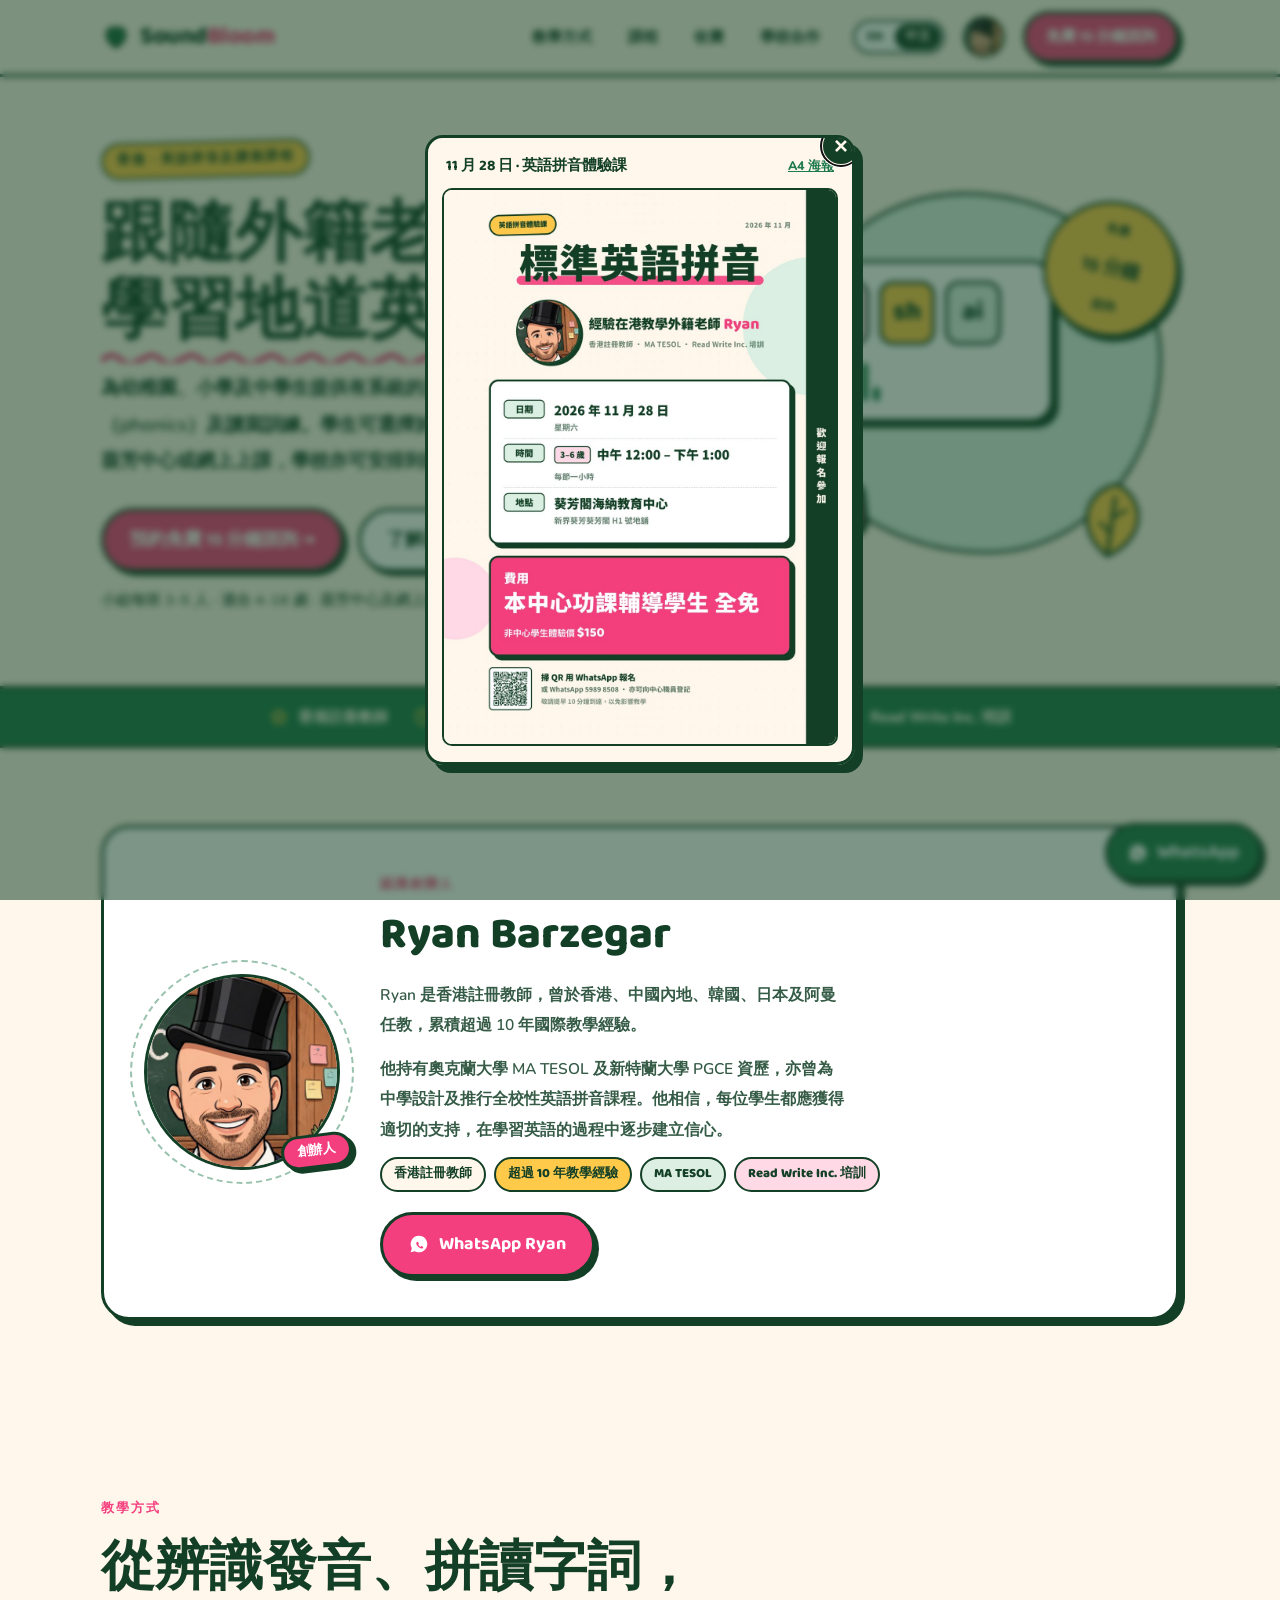
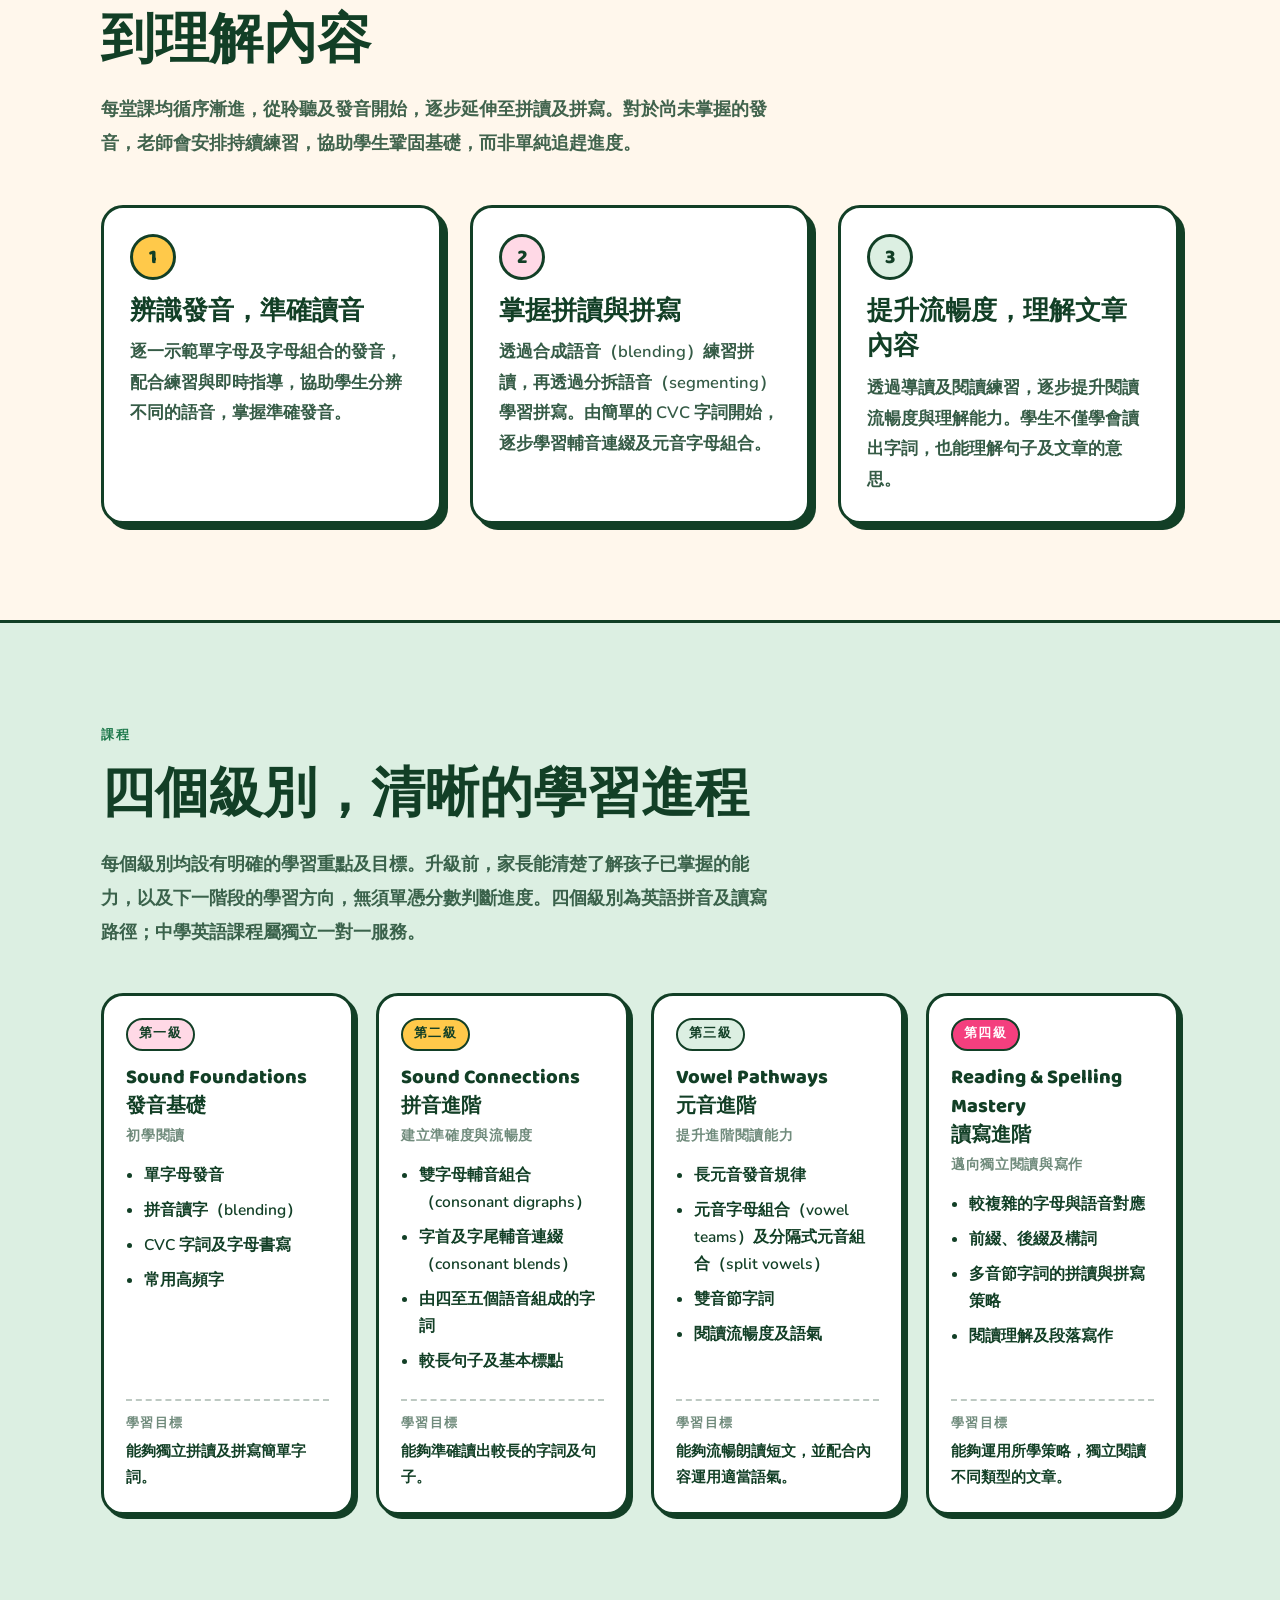
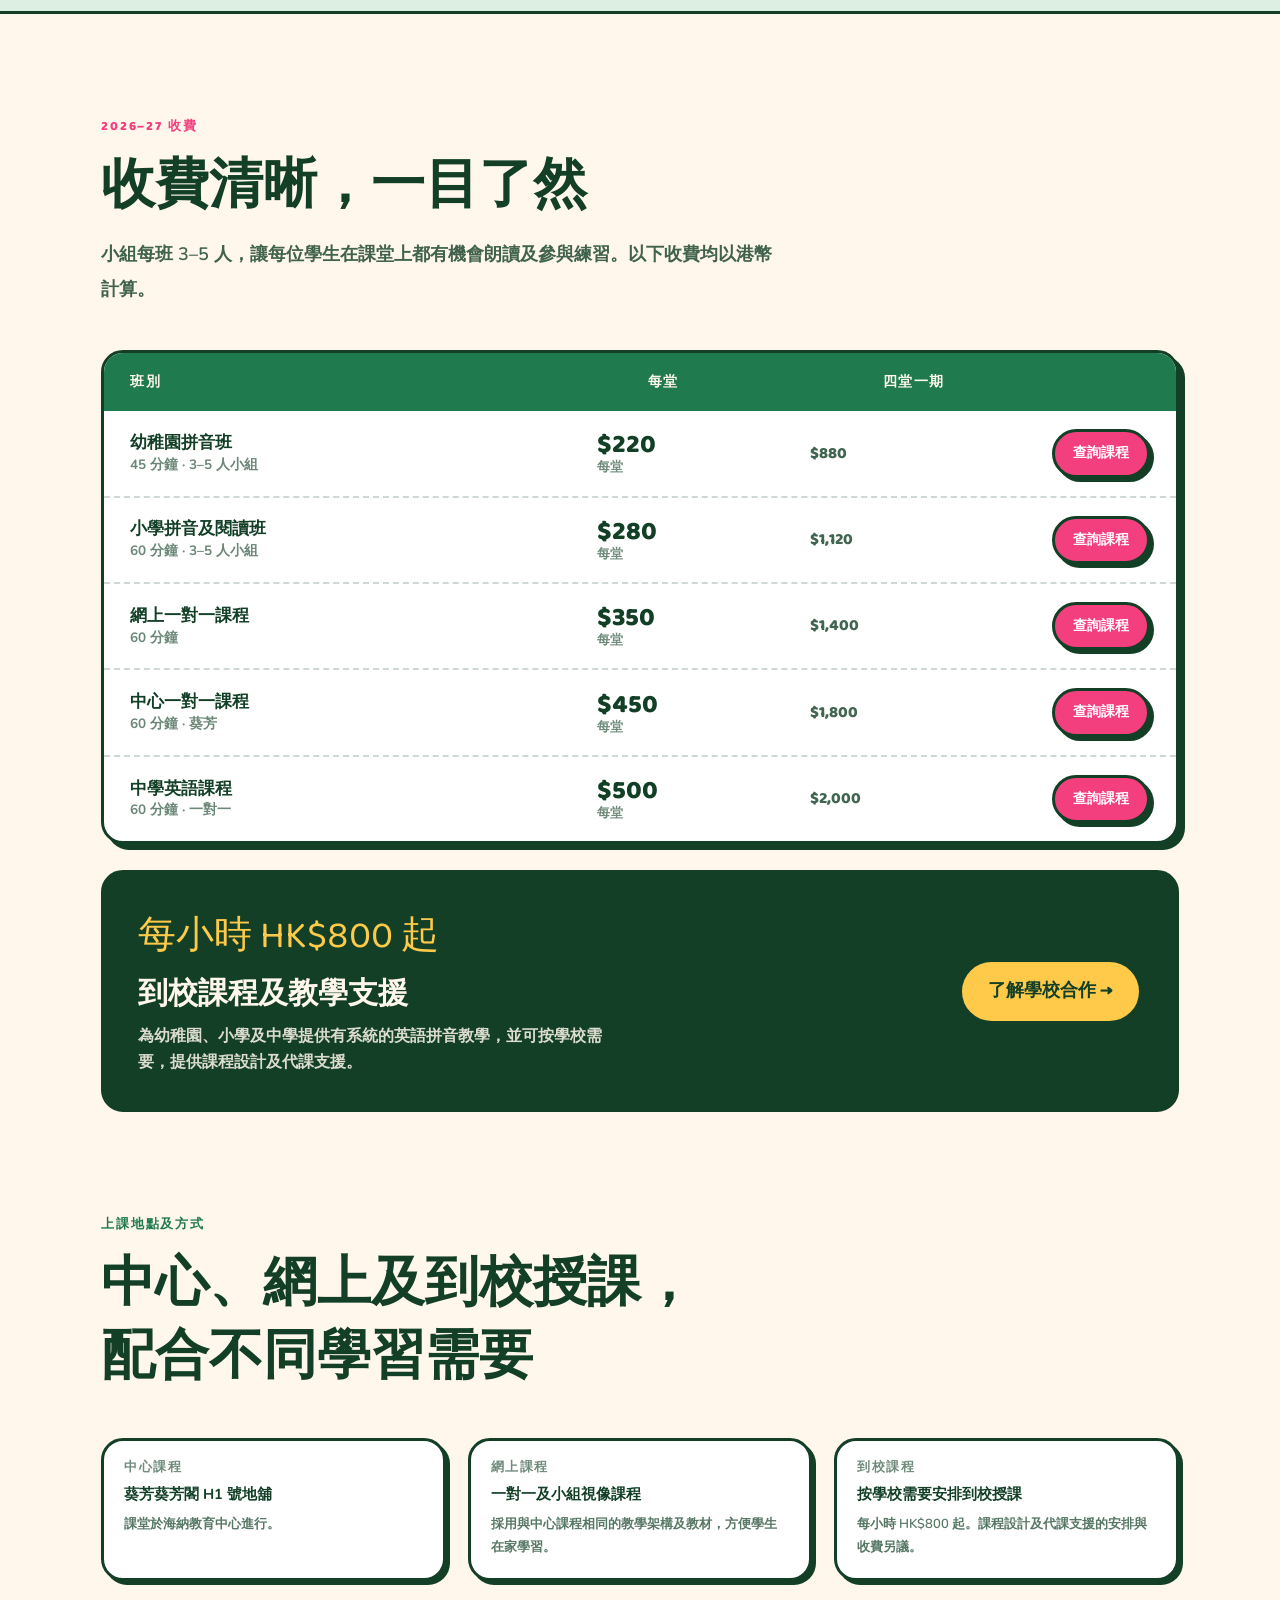
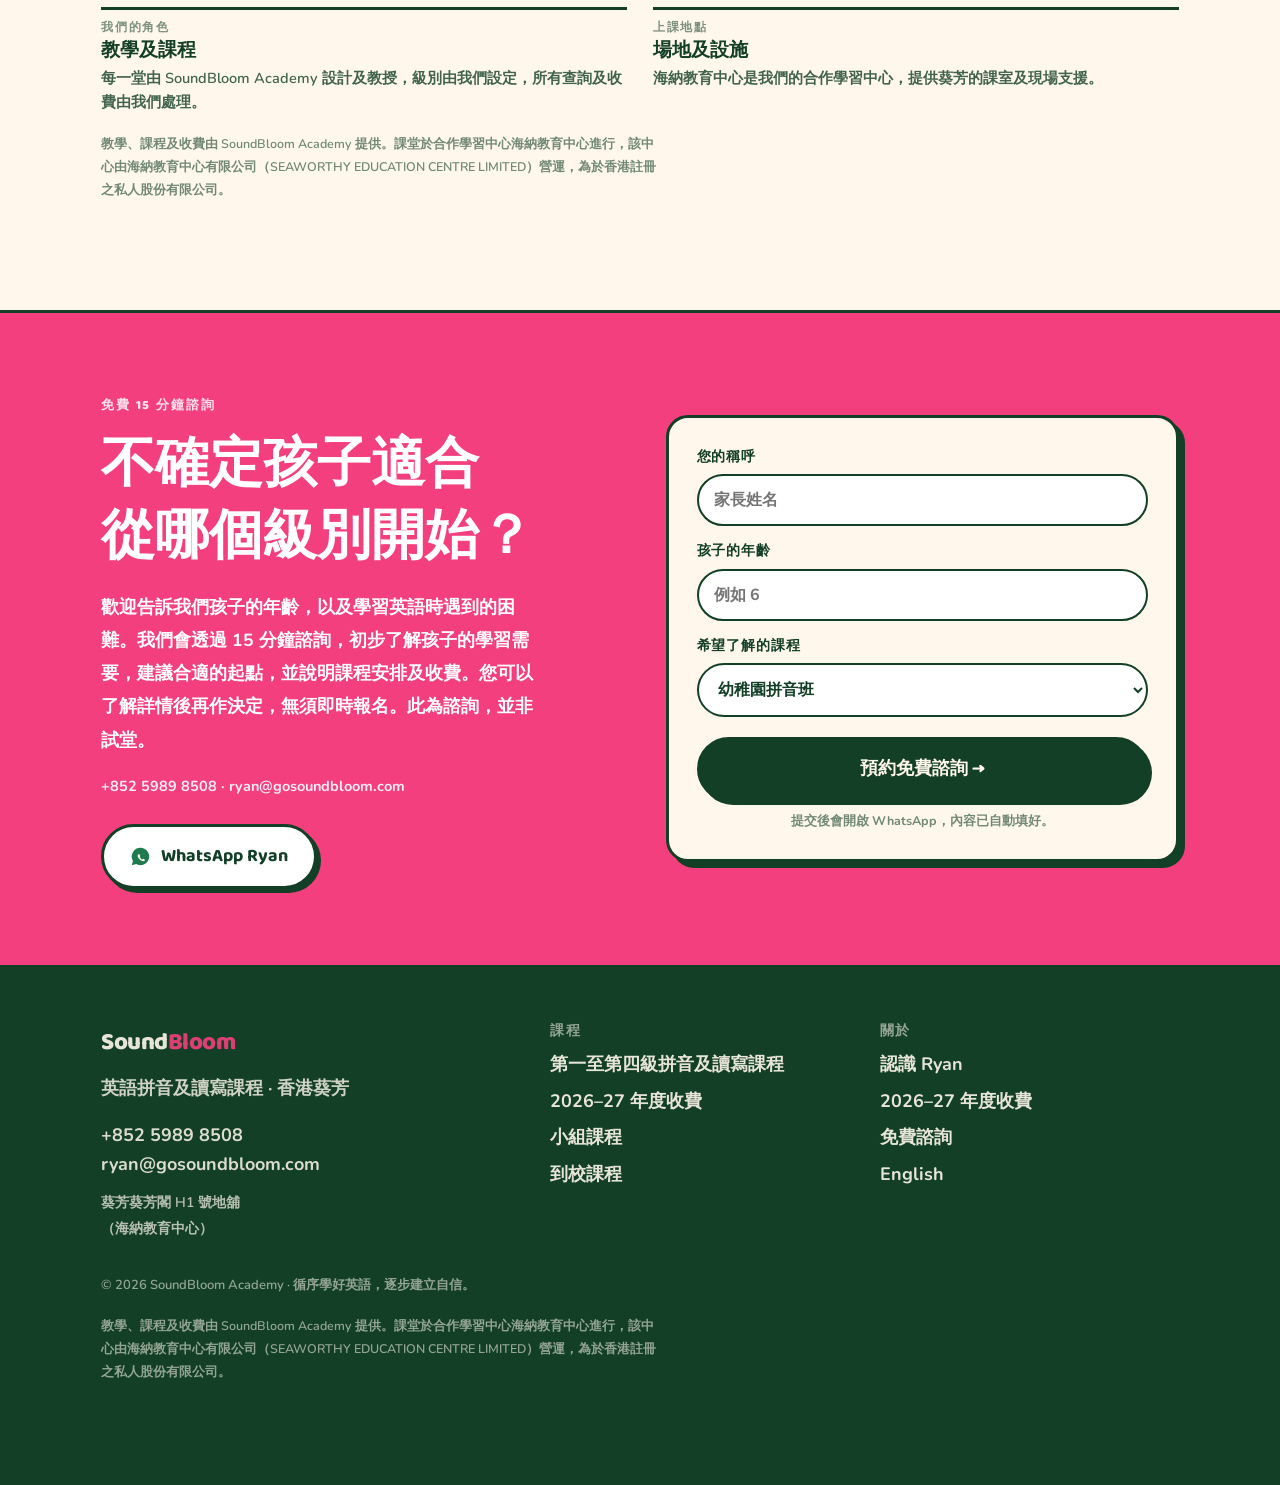
==== commit c421b5d9: "Posters: single 3-6 session only; refresh web images" ====
--- a/zh/index.html
+++ b/zh/index.html
@@ -393,7 +393,7 @@
       <a href="../assets/SoundBloom-event-zh-A4.pdf" target="_blank" rel="noopener">A4 海報</a>
     </div>
     <a href="../assets/SoundBloom-event-zh-A4.pdf" target="_blank" rel="noopener">
-      <img src="../assets/event-zh.jpg?v=2" alt="英語拼音體驗課海報：2026 年 11 月 28 日，6–9 歲 11am，3–6 歲 12noon" width="1000" height="1414">
+      <img src="../assets/event-zh.jpg?v=3" alt="英語拼音體驗課海報：2026 年 11 月 28 日，6–9 歲 11am，3–6 歲 12noon" width="1000" height="1414">
     </a>
   </div>
 </div>
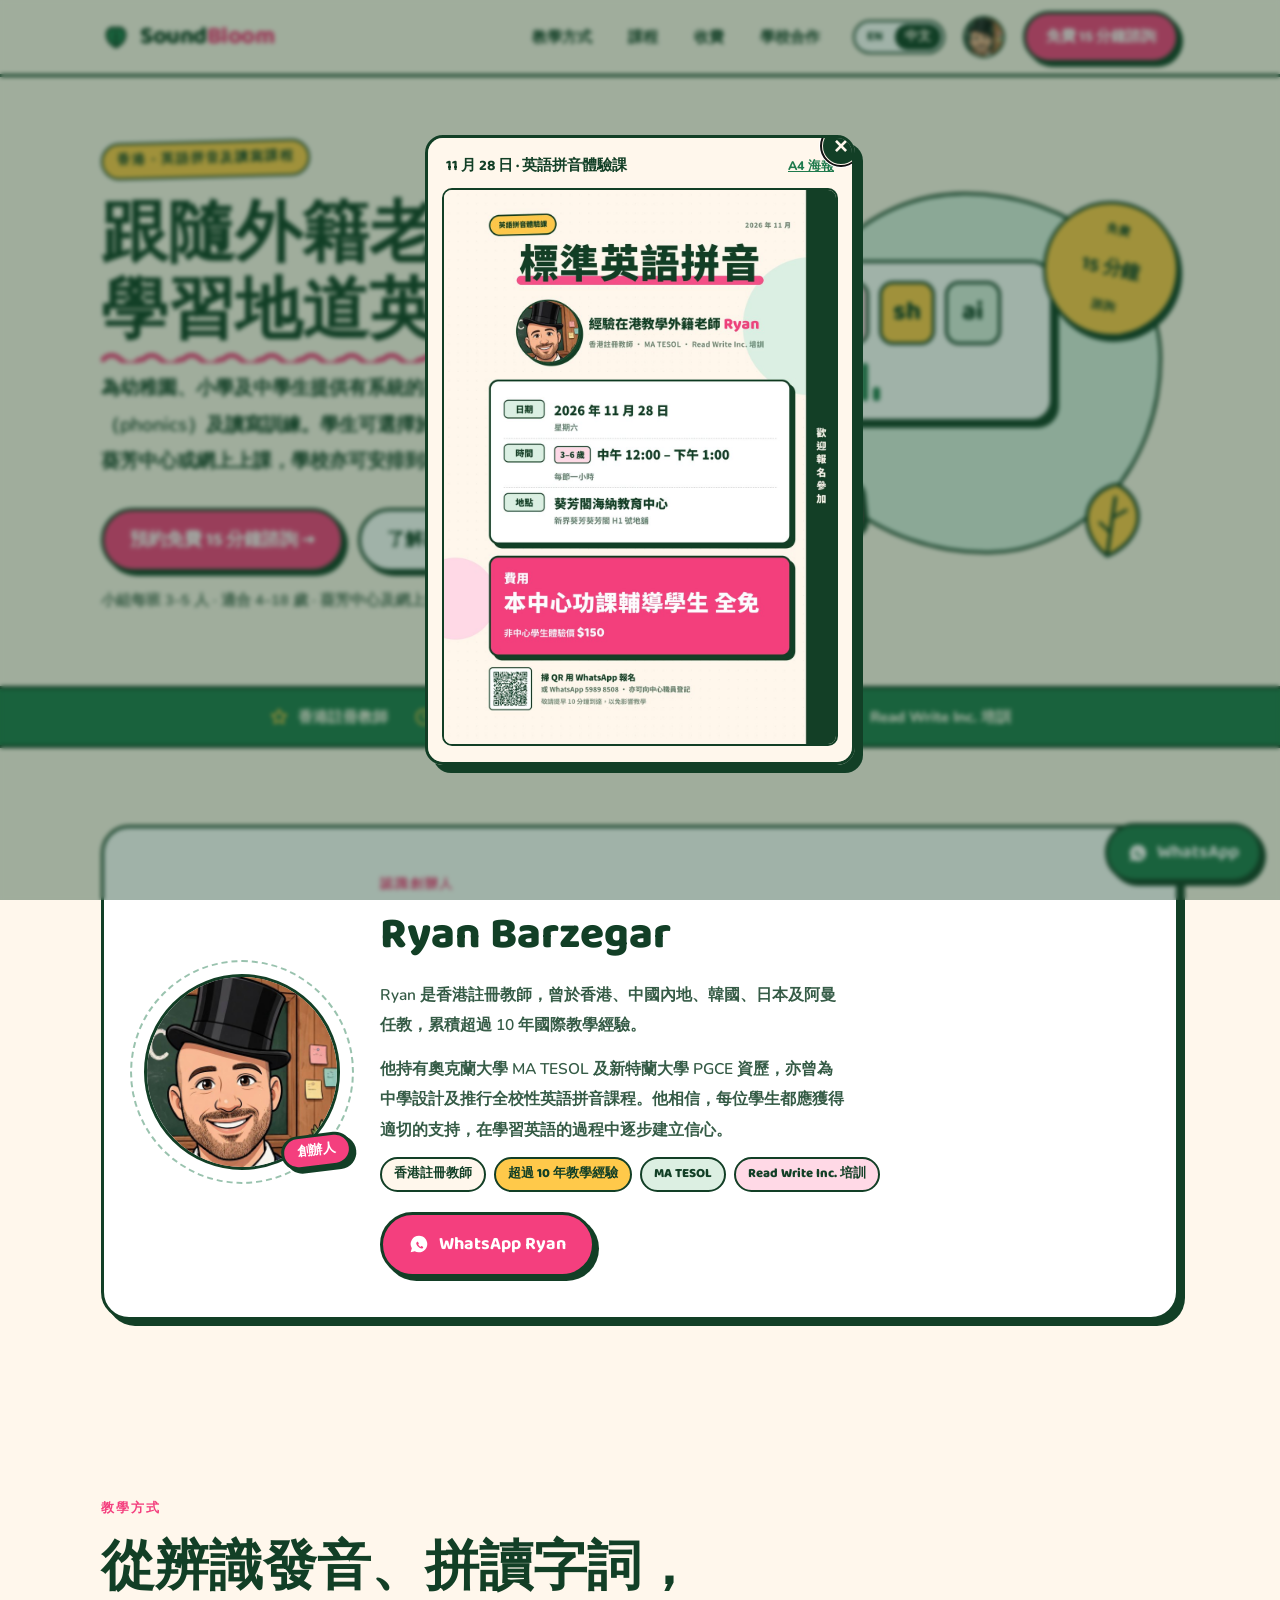
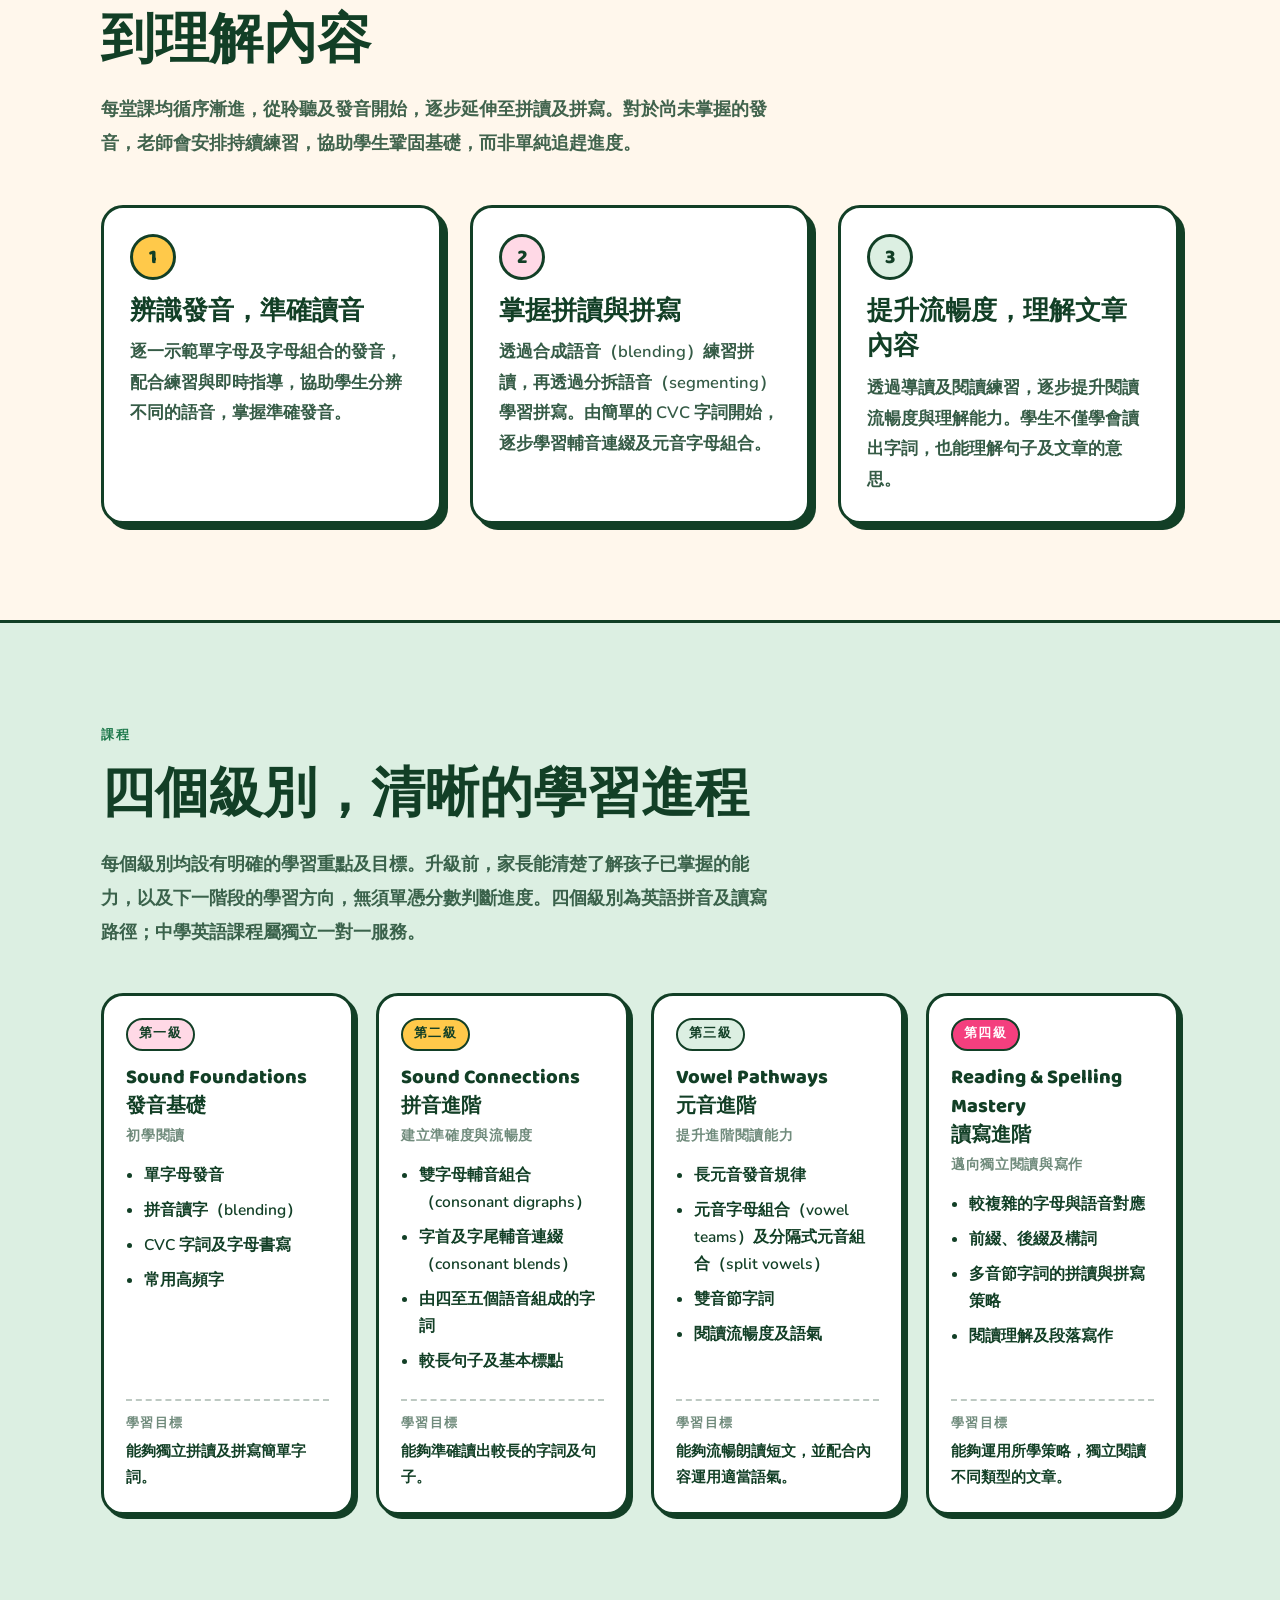
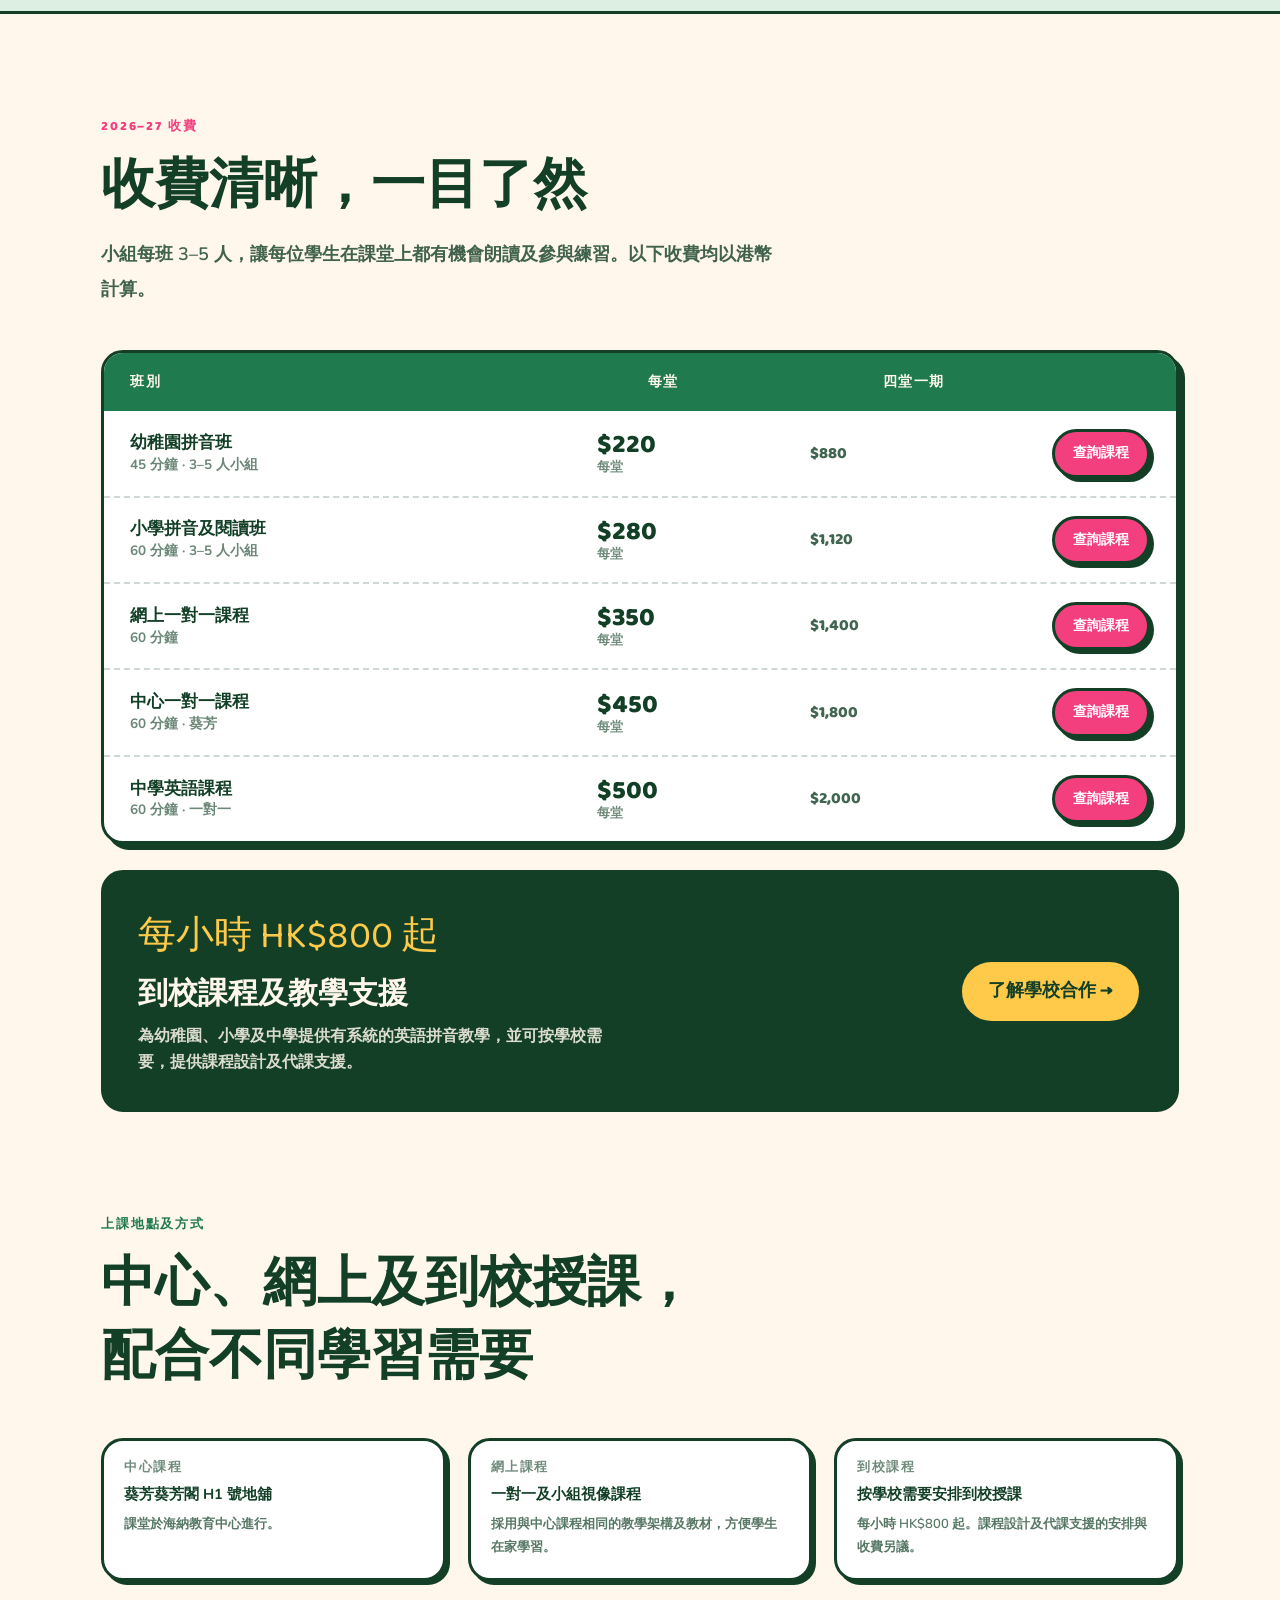
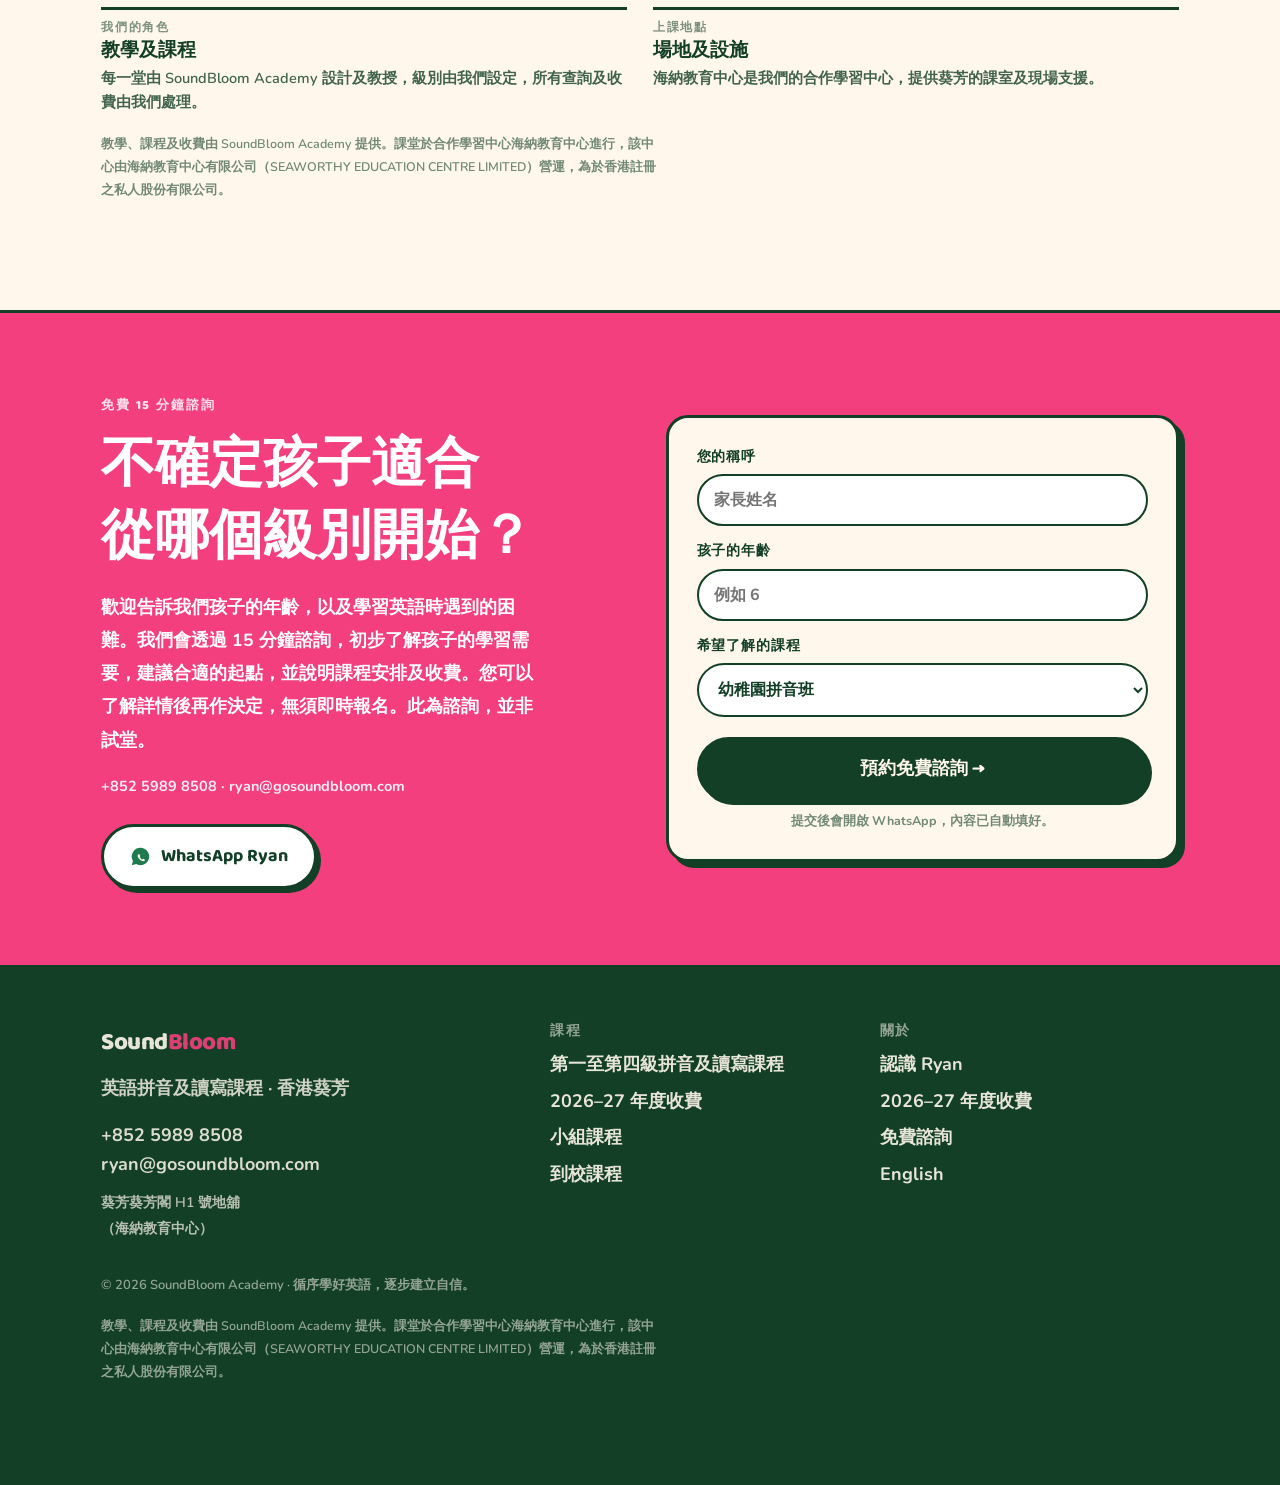
==== commit e1a1f0b9: "Modal: allow ?event=0 to suppress, lighten overlay so header stays visible" ====
--- a/zh/index.html
+++ b/zh/index.html
@@ -61,7 +61,7 @@
       <a href="index.html" aria-current="true">中文</a>
     </div>
     <a class="navface" href="#founder" aria-label="認識創辦人 Ryan">
-      <img src="../assets/ryan-nav.jpg" alt="Ryan Barzegar 卡通肖像">
+      <img src="../assets/ryan-nav-2026.jpg" alt="Ryan Barzegar 卡通肖像">
     </a>
     <a class="btn" href="#consult"><span class="full">免費 15 分鐘諮詢</span><span class="short">免費諮詢</span></a>
   </div>
@@ -117,7 +117,7 @@
     <div class="fcard">
       <div class="portrait">
         <div class="ring" aria-hidden="true"></div>
-        <div class="face"><img src="../assets/ryan-avatar.jpg" alt="Ryan Barzegar，創辦人及首席教師"></div>
+        <div class="face"><img src="../assets/ryan-avatar-2026.jpg" alt="Ryan Barzegar，創辦人及首席教師"></div>
         <div class="sticker founder">創辦人</div>
       </div>
       <div>
@@ -402,6 +402,8 @@
 (function(){
   var m=document.getElementById('sbModal');
   if(!m) return;
+  // ?event=0 可以暫時唔彈（方便睇網頁）
+  if(new URLSearchParams(location.search).get('event')==='0') return;
   function open(){ m.classList.add('open'); document.body.style.overflow='hidden'; var x=m.querySelector('.x'); if(x) x.focus(); }
   function close(){ m.classList.remove('open'); document.body.style.overflow=''; }
   m.querySelector('.x').addEventListener('click', close);
--- a/assets/style.css
+++ b/assets/style.css
@@ -379,7 +379,7 @@
 .roles p{margin:0;font-weight:600;font-size:14.5px;line-height:1.6;opacity:.8}
 
 /* ---------- event popup ---------- */
-.sb-modal{position:fixed;inset:0;z-index:9999;display:none;align-items:center;justify-content:center;padding:18px;background:rgba(18,63,38,.55);-webkit-backdrop-filter:blur(3px);backdrop-filter:blur(3px)}
+.sb-modal{position:fixed;inset:0;z-index:9999;display:none;align-items:center;justify-content:center;padding:18px;background:rgba(18,63,38,.40);-webkit-backdrop-filter:blur(2px);backdrop-filter:blur(2px)}
 .sb-modal.open{display:flex}
 .sb-modal .box{position:relative;width:min(430px,100%);max-height:90vh;overflow:auto;background:#FFF7EC;border:3px solid var(--ink);border-radius:18px;box-shadow:8px 8px 0 var(--ink);padding:14px 14px 16px;animation:sbPop .28s ease-out}
 @keyframes sbPop{from{transform:scale(.94)}to{transform:scale(1)}}
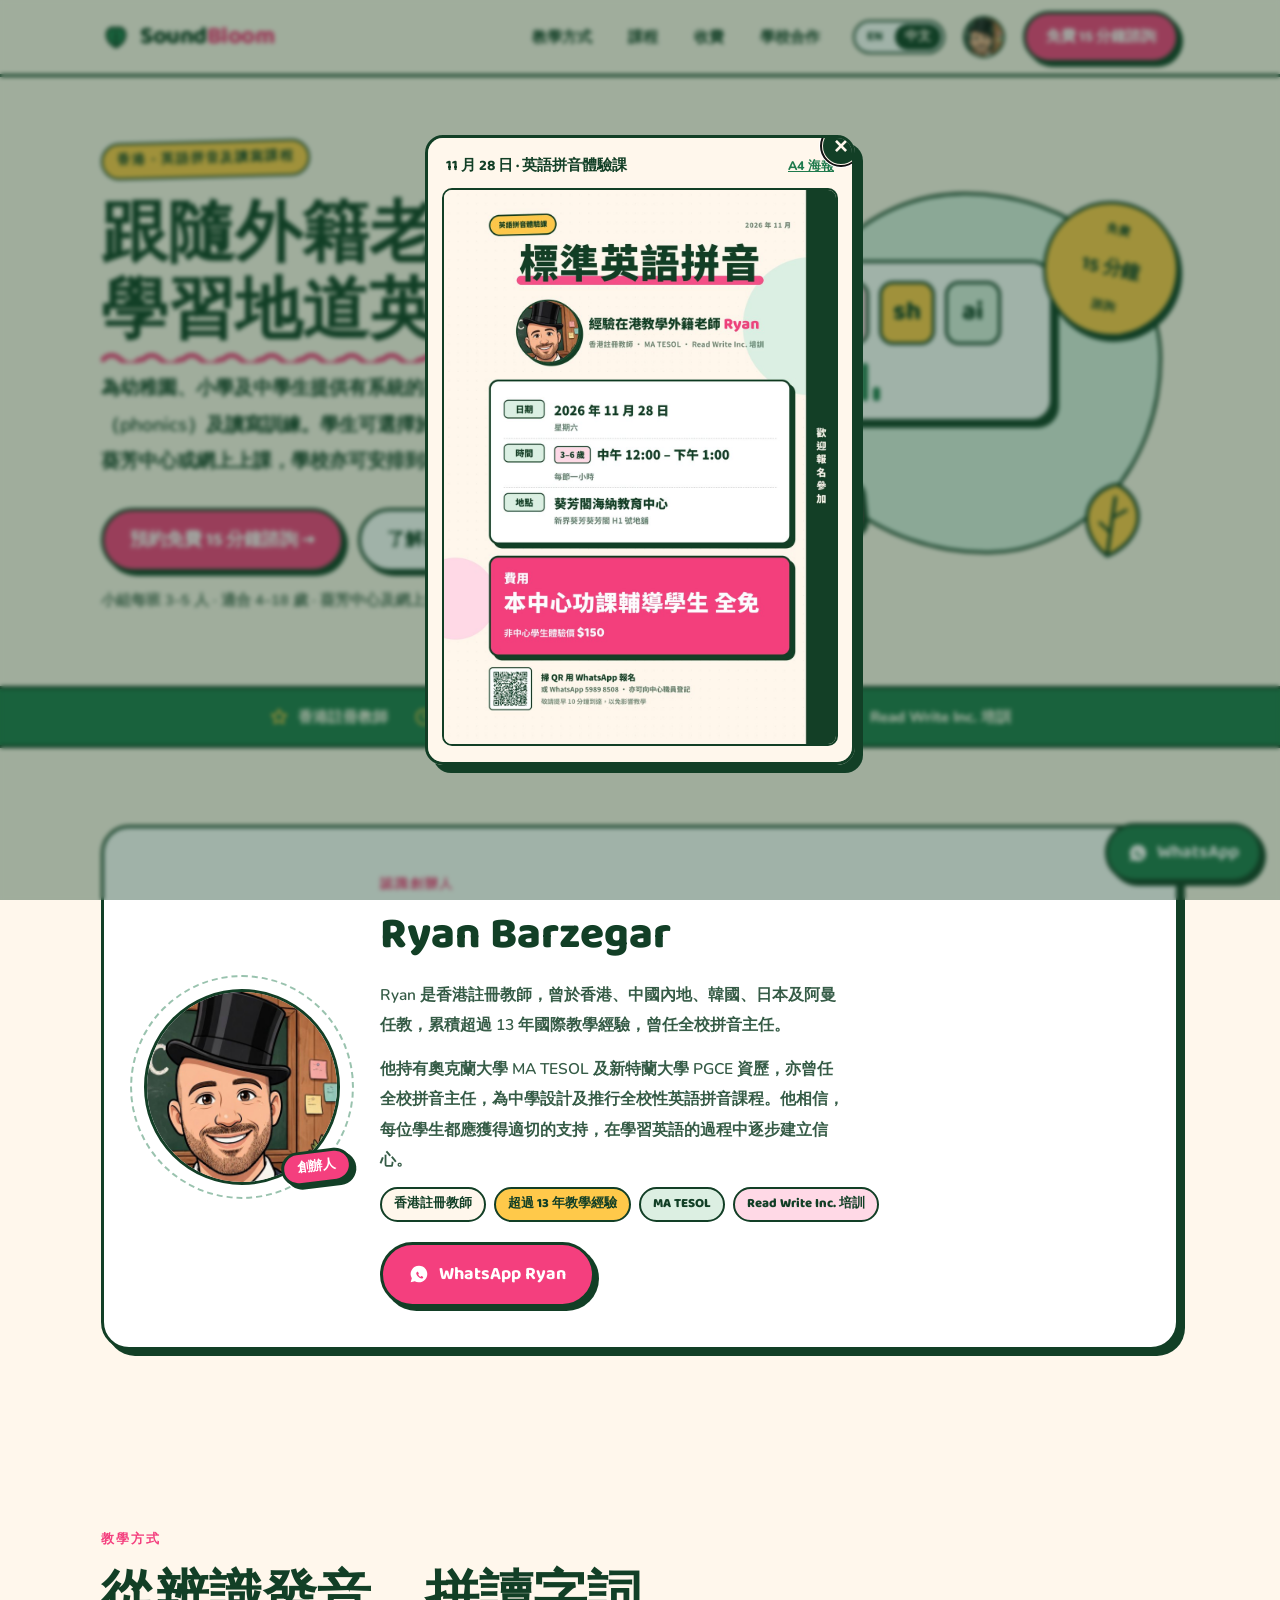
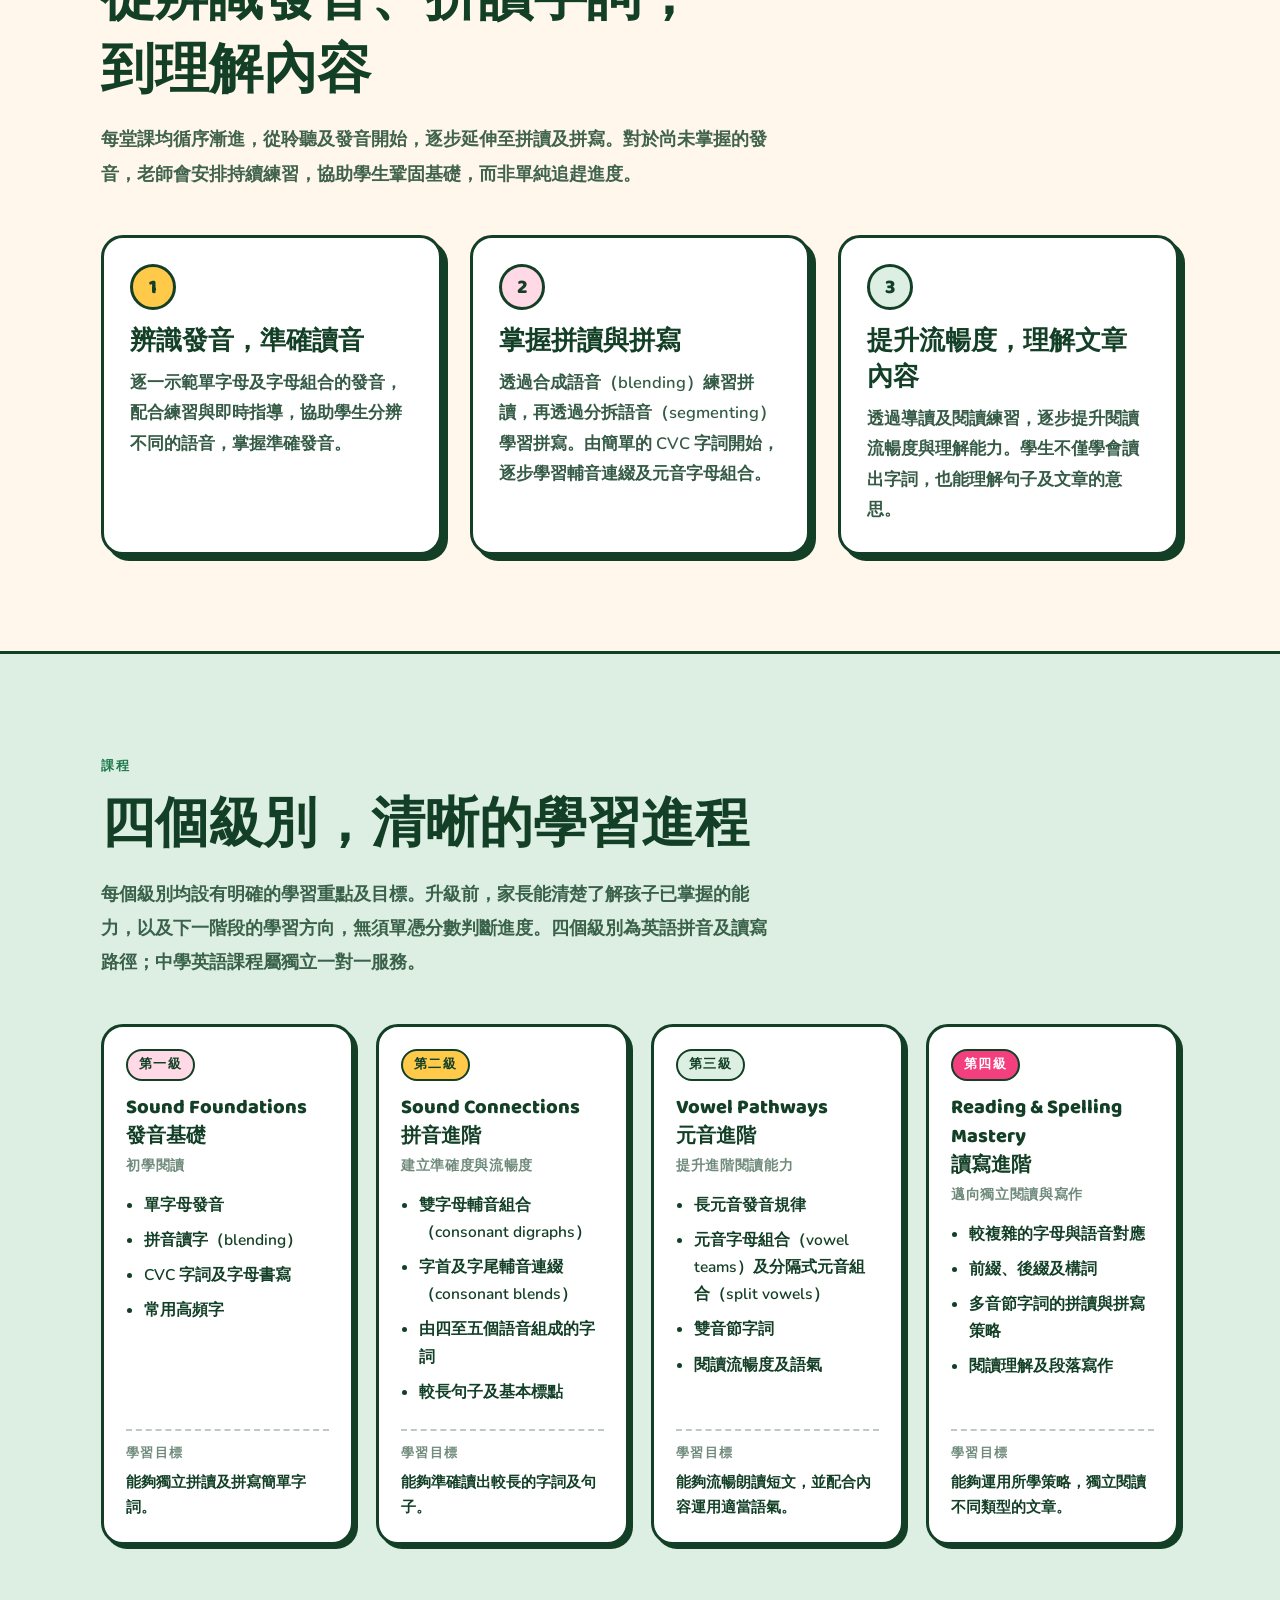
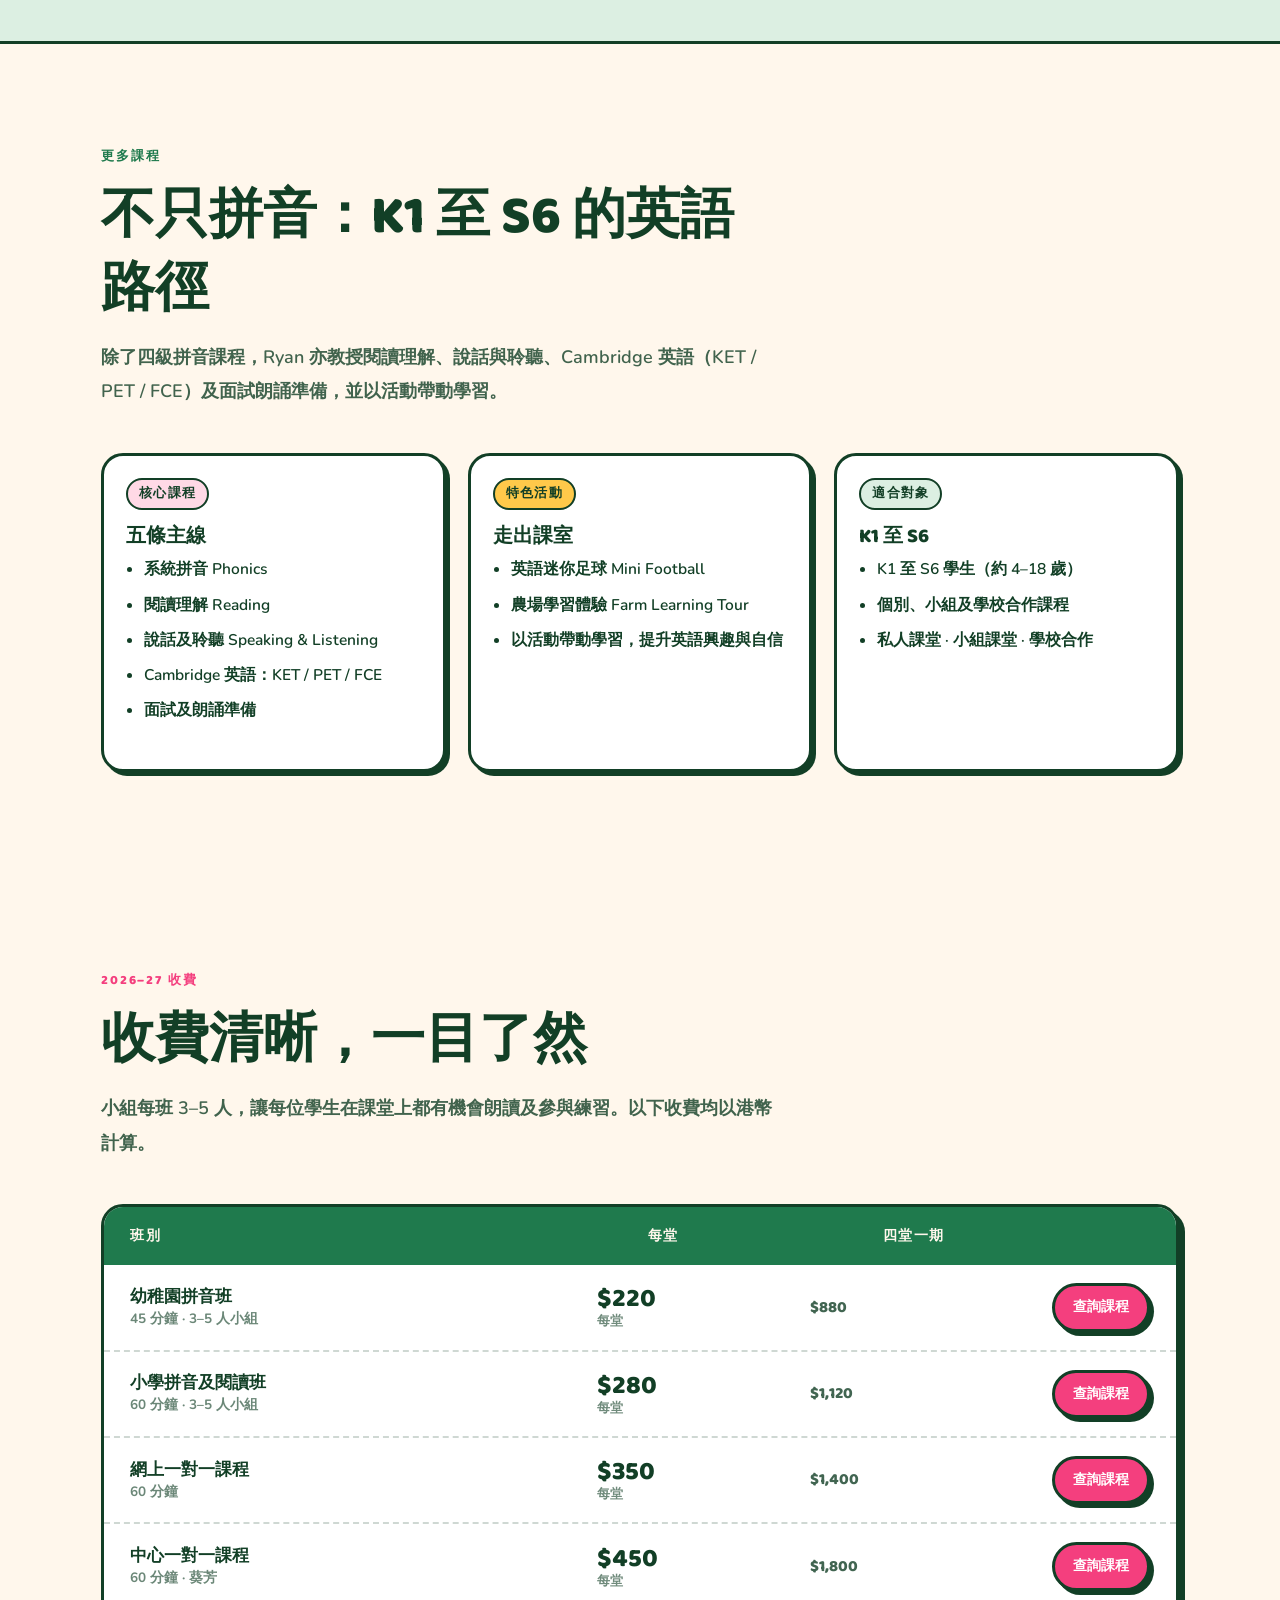
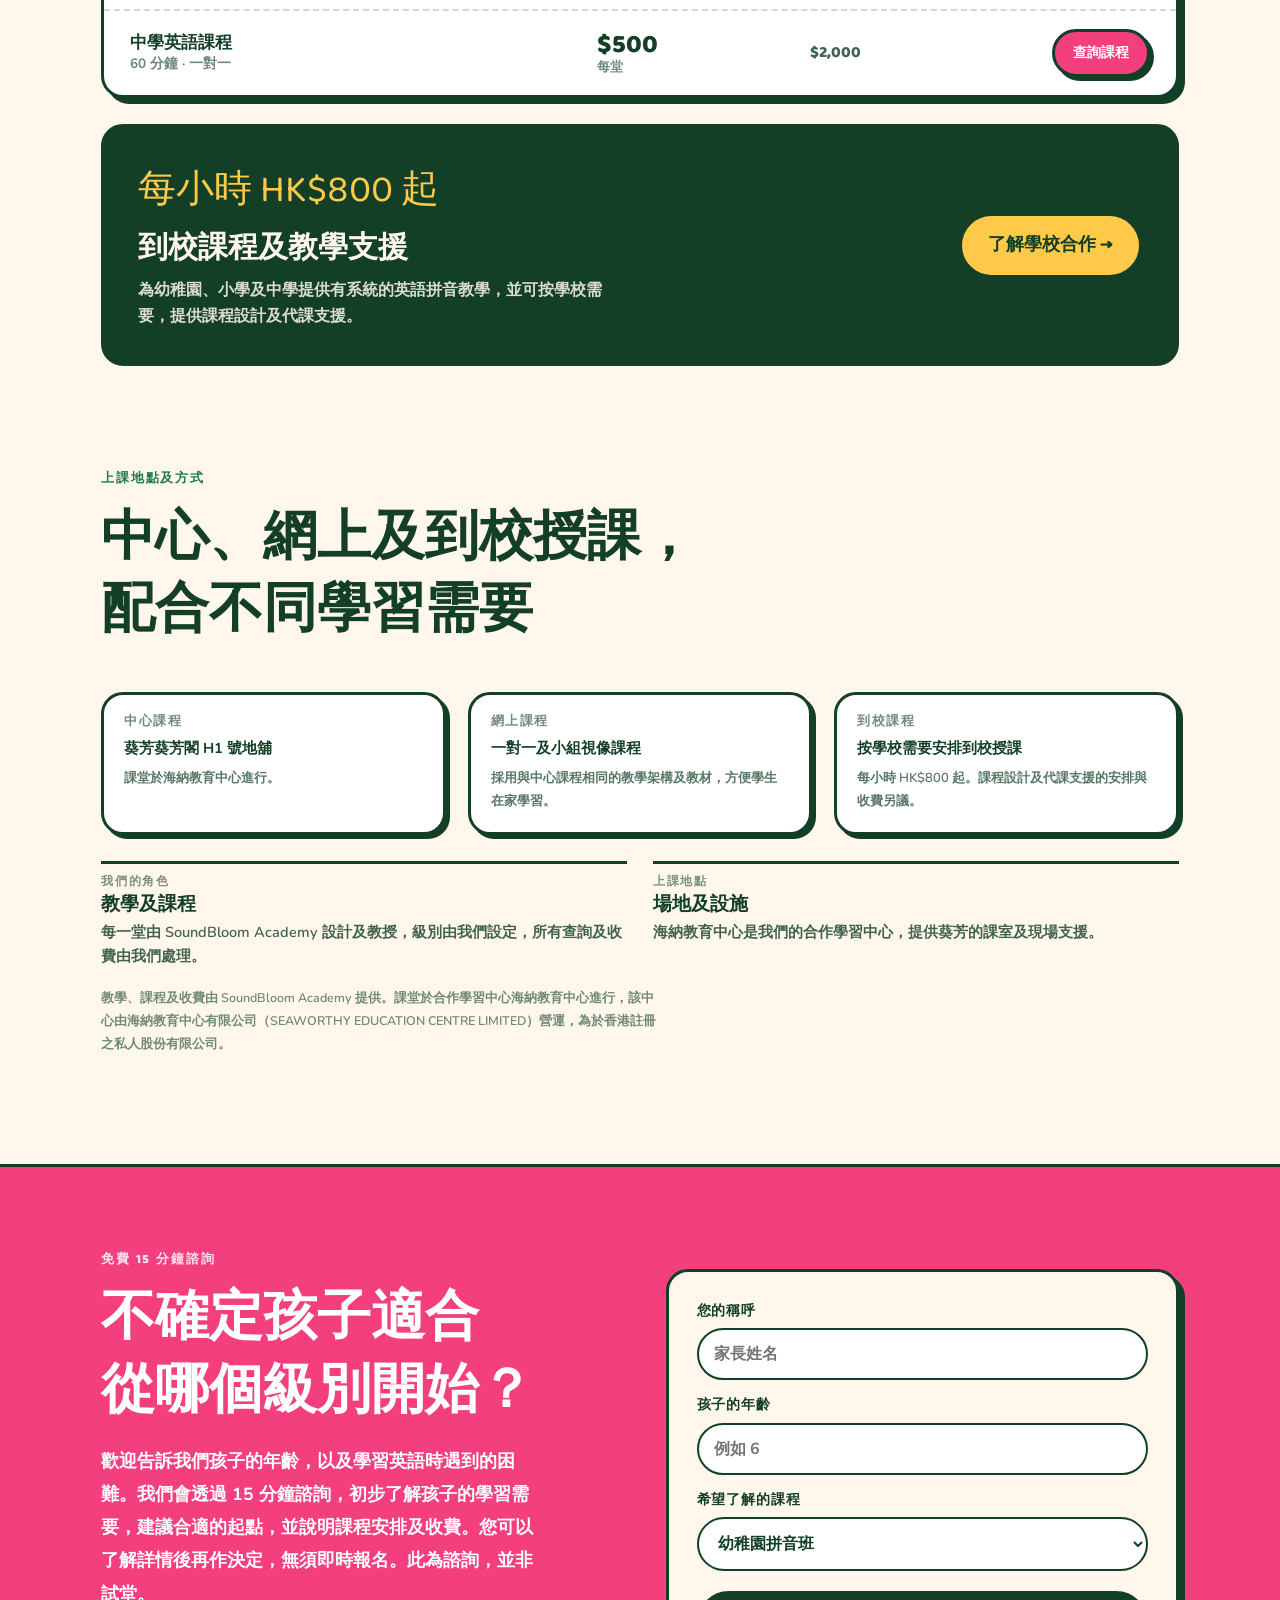
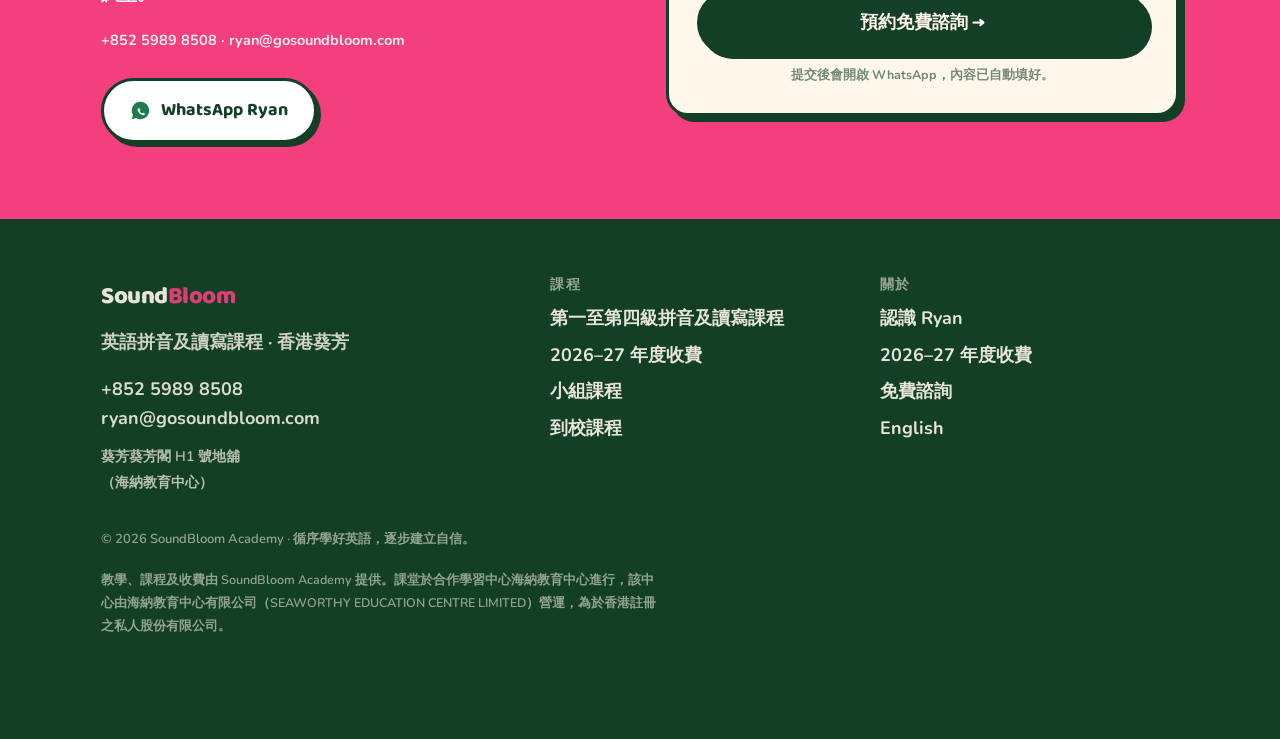
==== commit b7dca1ff: "Add 'more programmes' section (Cambridge, speaking, mini football, farm tour, K1-S6) + 13 years / ph" ====
--- a/zh/index.html
+++ b/zh/index.html
@@ -123,10 +123,10 @@
       <div>
         <div class="eyebrow" style="color:var(--pink)">認識創辦人</div>
         <h2 style="font-size:clamp(28px,3.6vw,44px);margin:10px 0 12px">Ryan Barzegar</h2>
-        <p class="fbio">Ryan 是香港註冊教師，曾於香港、中國內地、韓國、日本及阿曼任教，累積超過 10 年國際教學經驗。</p>
-        <p class="fbio">他持有奧克蘭大學 MA TESOL 及新特蘭大學 PGCE 資歷，亦曾為中學設計及推行全校性英語拼音課程。他相信，每位學生都應獲得適切的支持，在學習英語的過程中逐步建立信心。</p>
+        <p class="fbio">Ryan 是香港註冊教師，曾於香港、中國內地、韓國、日本及阿曼任教，累積超過 13 年國際教學經驗，曾任全校拼音主任。</p>
+        <p class="fbio">他持有奧克蘭大學 MA TESOL 及新特蘭大學 PGCE 資歷，亦曾任全校拼音主任，為中學設計及推行全校性英語拼音課程。他相信，每位學生都應獲得適切的支持，在學習英語的過程中逐步建立信心。</p>
         <div class="creds">
-          <span>香港註冊教師</span><span>超過 10 年教學經驗</span><span>MA TESOL</span><span>Read Write Inc. 培訓</span>
+          <span>香港註冊教師</span><span>超過 13 年教學經驗</span><span>MA TESOL</span><span>Read Write Inc. 培訓</span>
         </div>
         <a class="btn" target="_blank" rel="noopener" href="https://wa.me/85259898508?text=Ryan%EF%BC%8C%E4%BD%A0%E5%A5%BD%EF%BC%81%E6%88%91%E6%83%B3%E9%A0%90%E7%B4%84%E5%85%8D%E8%B2%BB%2015%20%E5%88%86%E9%90%98%E5%AE%B6%E9%95%B7%E8%AB%AE%E8%A9%A2%EF%BC%8C%E4%BA%86%E8%A7%A3%E9%81%A9%E5%90%88%E5%AD%A9%E5%AD%90%E7%9A%84%E8%8B%B1%E8%AA%9E%E8%AA%B2%E7%A8%8B%E3%80%82%E5%AD%A9%E5%AD%90%E4%BB%8A%E5%B9%B4%EF%BC%BF%EF%BC%BF%E6%AD%B2%E3%80%82">
           <svg width="20" height="20" viewBox="0 0 24 24" fill="#fff" aria-hidden="true"><path d="M12 2a10 10 0 00-8.6 15.1L2 22l5-1.3A10 10 0 1012 2zm5.3 14.1c-.2.6-1.3 1.2-1.8 1.2-.5.1-1 .1-1.6-.1-1.2-.4-3-1.6-4.2-3.4-.7-1-1.2-2.1-1-3 .1-.6.5-1.1.9-1.3.2-.1.4-.1.5-.1h.4c.2 0 .4 0 .5.4l.7 1.7c.1.2 0 .4-.1.5l-.3.4c-.1.1-.2.3-.1.5.4.8 1.6 2 2.4 2.4.2.1.4 0 .5-.1l.5-.6c.1-.2.3-.2.5-.1l1.6.8c.2.1.3.3.3.4 0 .2 0 .8-.2 1z"/></svg>
@@ -199,6 +199,47 @@
         <div class="age">邁向獨立閱讀與寫作</div>
         <ul><li>較複雜的字母與語音對應</li><li>前綴、後綴及構詞</li><li>多音節字詞的拼讀與拼寫策略</li><li>閱讀理解及段落寫作</li></ul>
         <div class="out"><b>學習目標</b>能夠運用所學策略，獨立閱讀不同類型的文章。</div>
+      </article>
+    </div>
+  </div>
+</section>
+
+<section class="pad" id="more">
+  <div class="wrap">
+    <div class="sec-head">
+      <div class="eyebrow" style="color:var(--green)">更多課程</div>
+      <h2 style="margin-top:12px">不只拼音：K1 至 S6 的英語路徑</h2>
+      <p>除了四級拼音課程，Ryan 亦教授閱讀理解、說話與聆聽、Cambridge 英語（KET / PET / FCE）及面試朗誦準備，並以活動帶動學習。</p>
+    </div>
+    <div class="levels-grid three">
+      <article class="lvl">
+        <span class="tag">核心課程</span>
+        <h3>五條主線</h3>
+        <ul>
+          <li>系統拼音 Phonics</li>
+          <li>閱讀理解 Reading</li>
+          <li>說話及聆聽 Speaking &amp; Listening</li>
+          <li>Cambridge 英語：KET / PET / FCE</li>
+          <li>面試及朗誦準備</li>
+        </ul>
+      </article>
+      <article class="lvl">
+        <span class="tag">特色活動</span>
+        <h3>走出課室</h3>
+        <ul>
+          <li>英語迷你足球 Mini Football</li>
+          <li>農場學習體驗 Farm Learning Tour</li>
+          <li>以活動帶動學習，提升英語興趣與自信</li>
+        </ul>
+      </article>
+      <article class="lvl">
+        <span class="tag">適合對象</span>
+        <h3>K1 至 S6</h3>
+        <ul>
+          <li>K1 至 S6 學生（約 4–18 歲）</li>
+          <li>個別、小組及學校合作課程</li>
+          <li>私人課堂 · 小組課堂 · 學校合作</li>
+        </ul>
       </article>
     </div>
   </div>
--- a/assets/style.css
+++ b/assets/style.css
@@ -391,3 +391,8 @@
 .sb-modal img{width:100%;height:auto;display:block;border-radius:10px;border:2px solid var(--ink)}
 @media(max-width:480px){.sb-modal{padding:12px}.sb-modal .box{padding:10px 10px 12px}.sb-modal .x{width:38px;height:38px;top:-11px;right:-2px;font-size:21px}}
 @media(prefers-reduced-motion:reduce){.sb-modal .box{animation:none}}
+
+/* three-up variant of the level cards */
+.levels-grid.three{grid-template-columns:repeat(3,1fr)}
+@media(max-width:900px){.levels-grid.three{grid-template-columns:1fr}}
+.levels-grid.three .lvl{min-height:0}
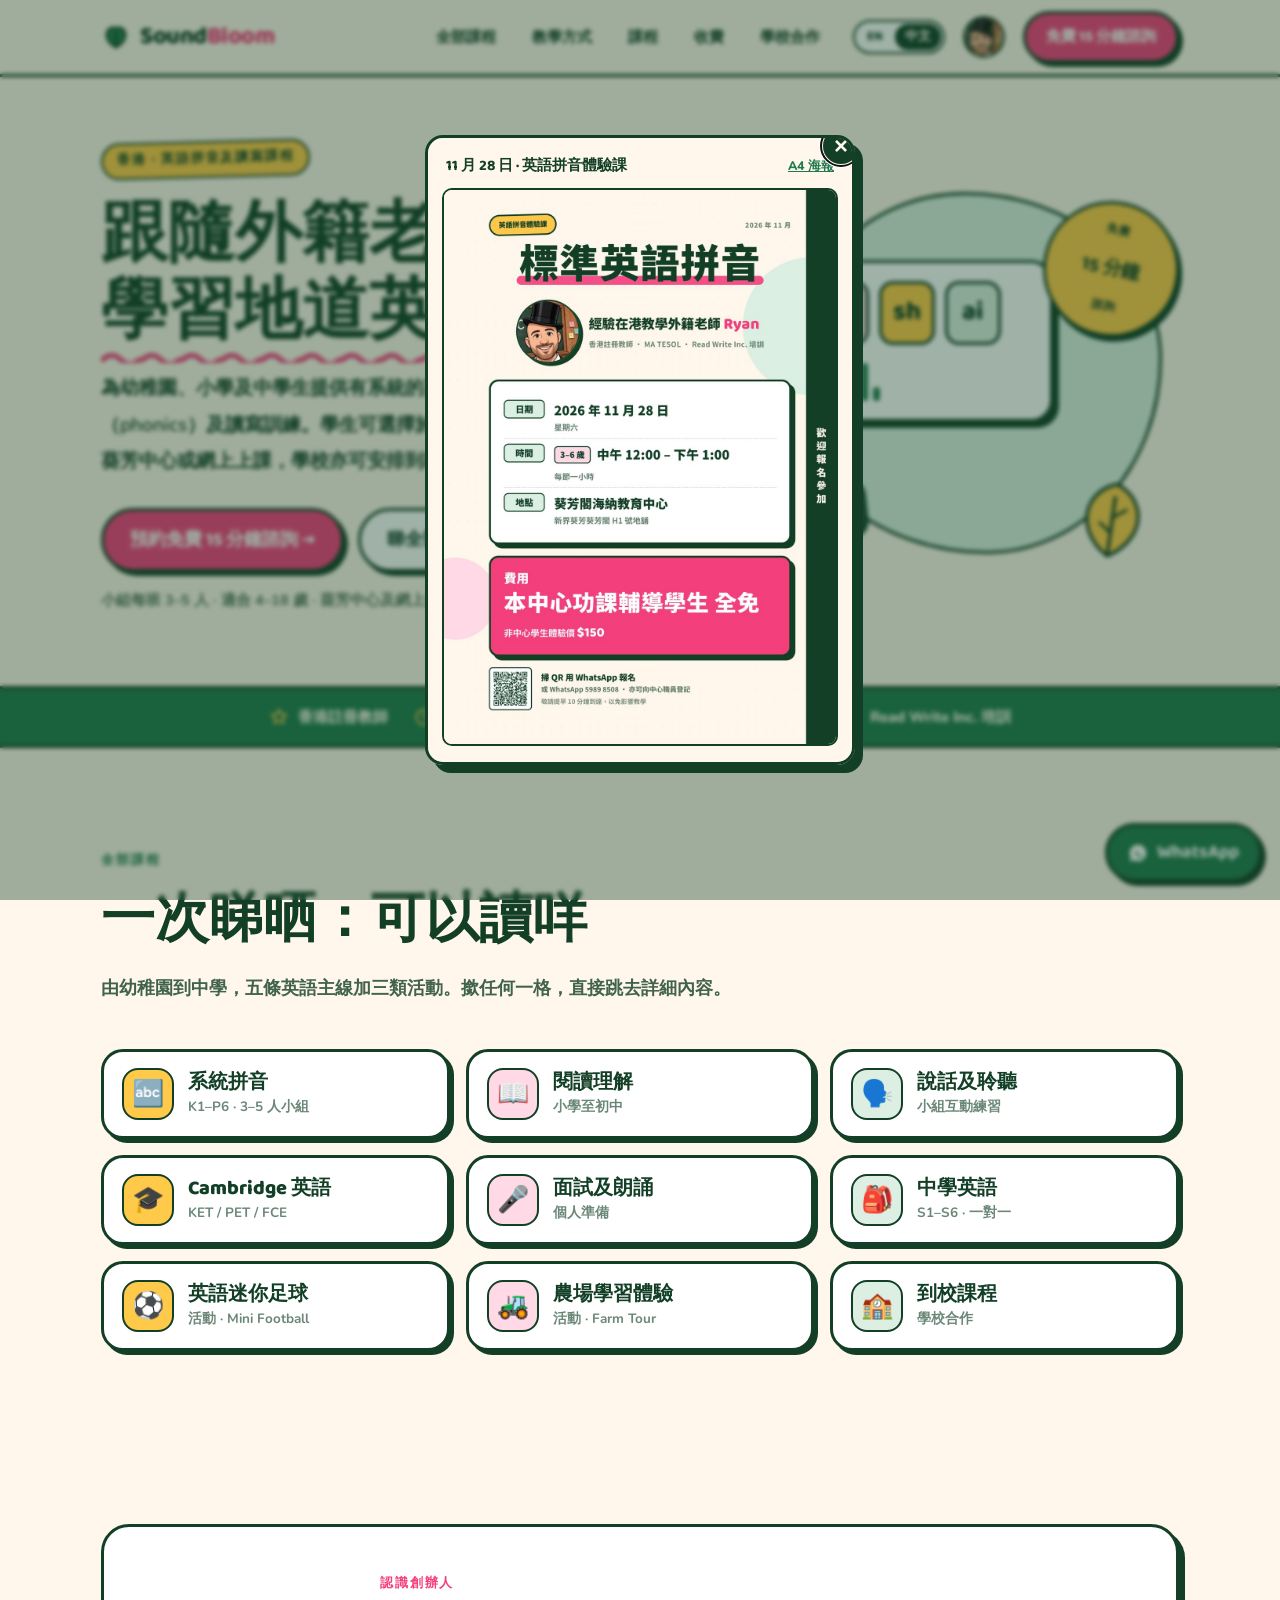
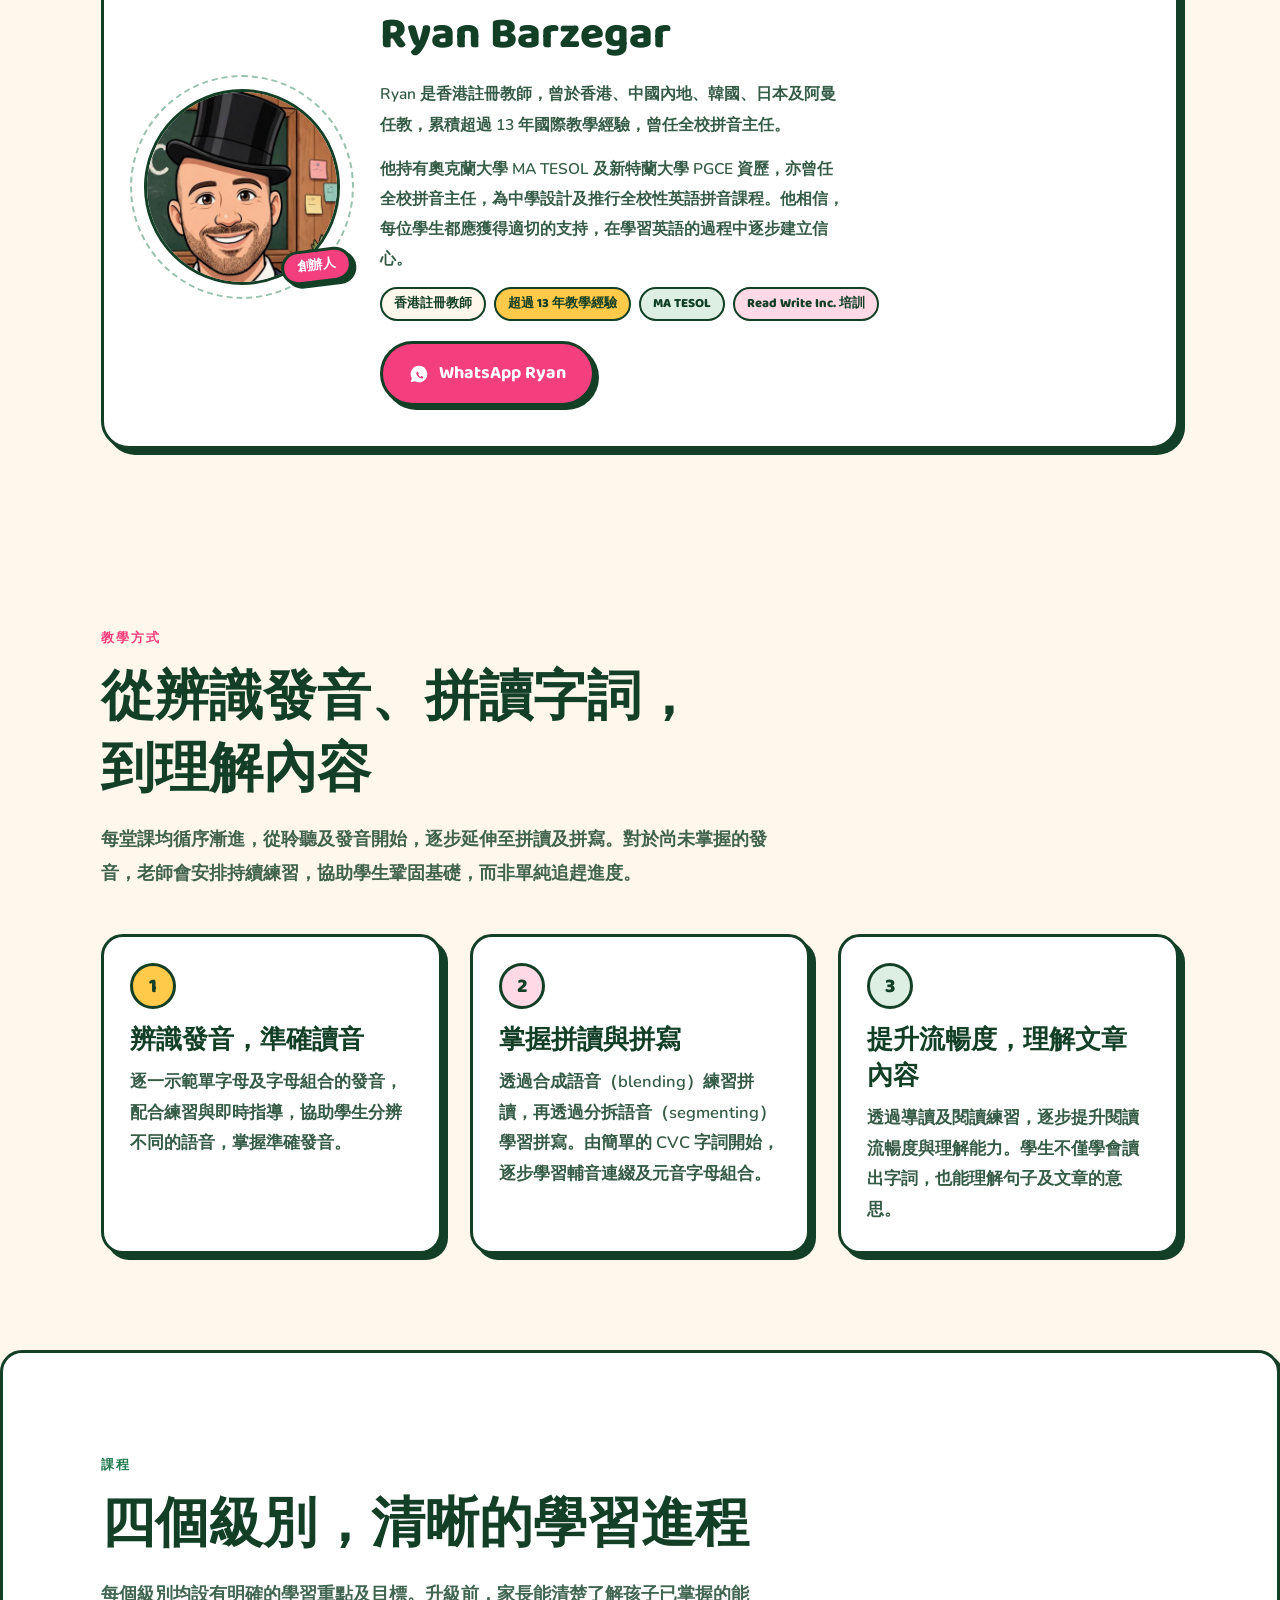
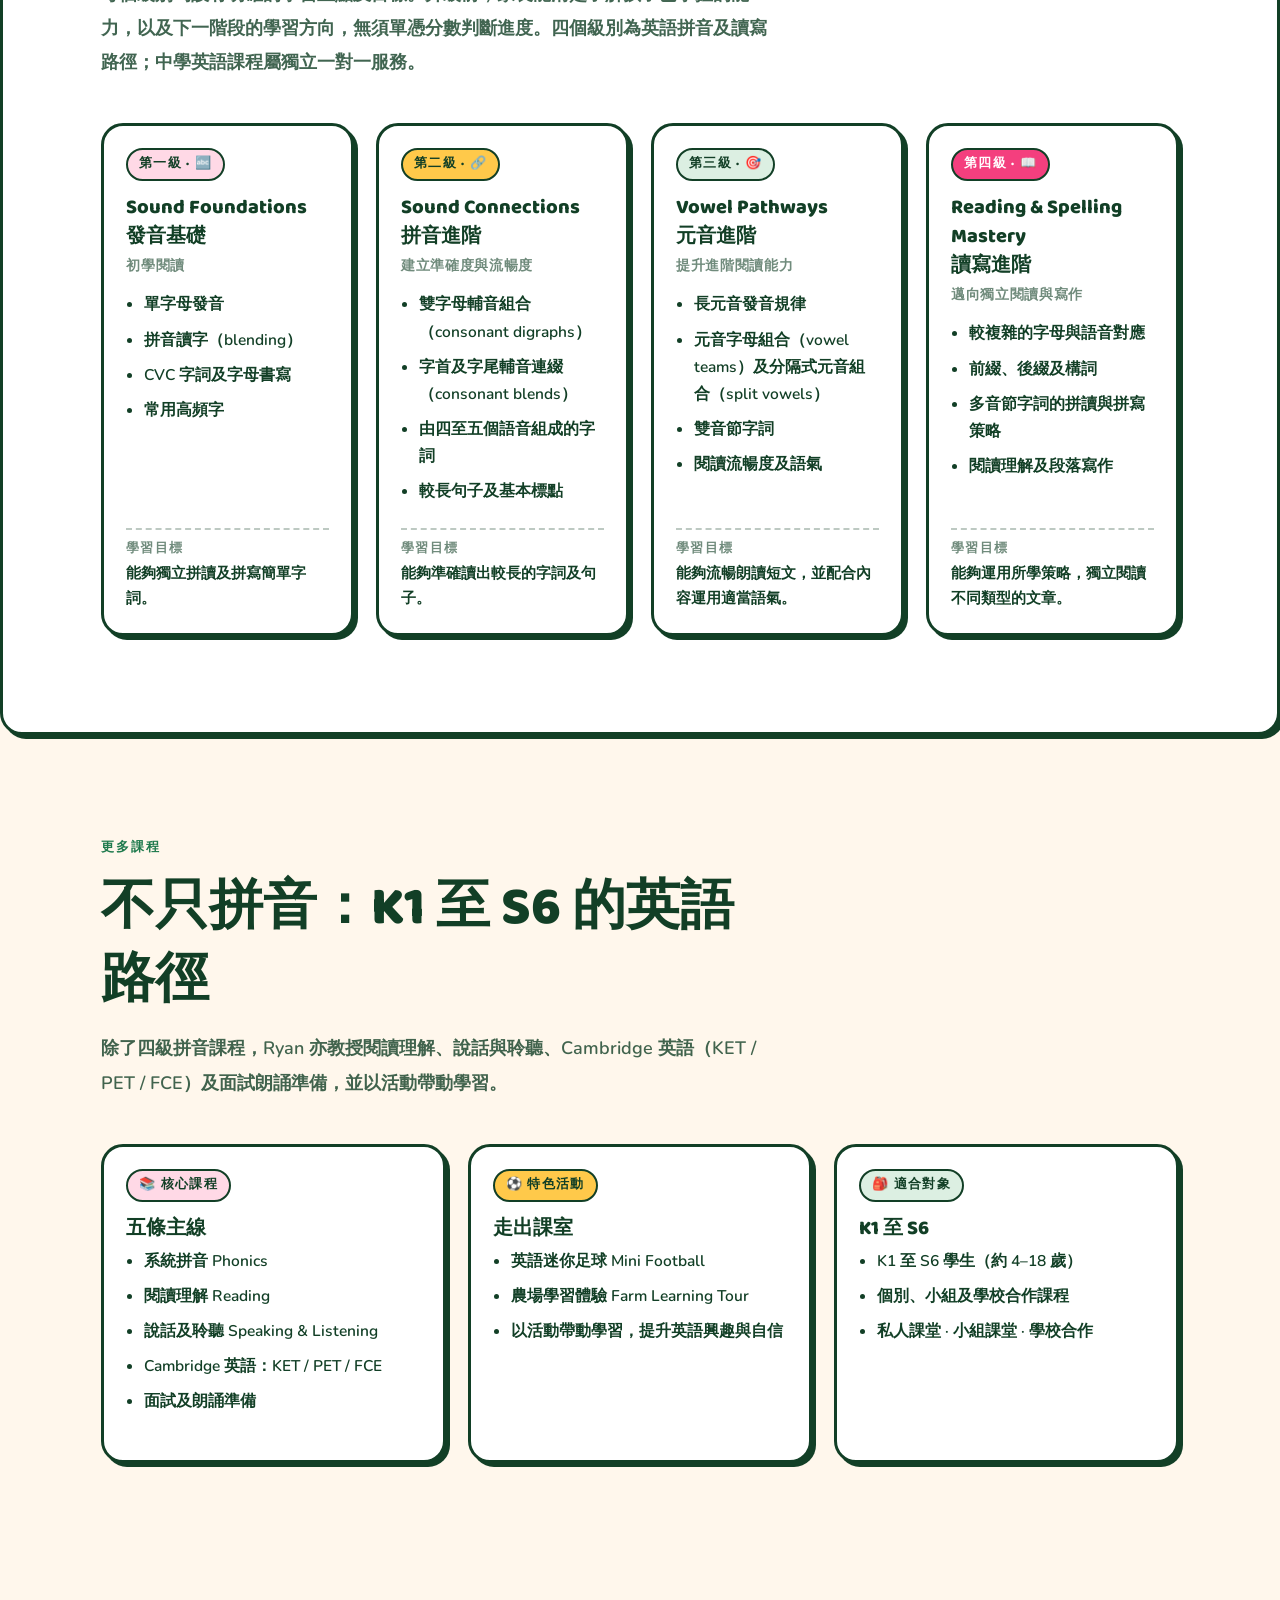
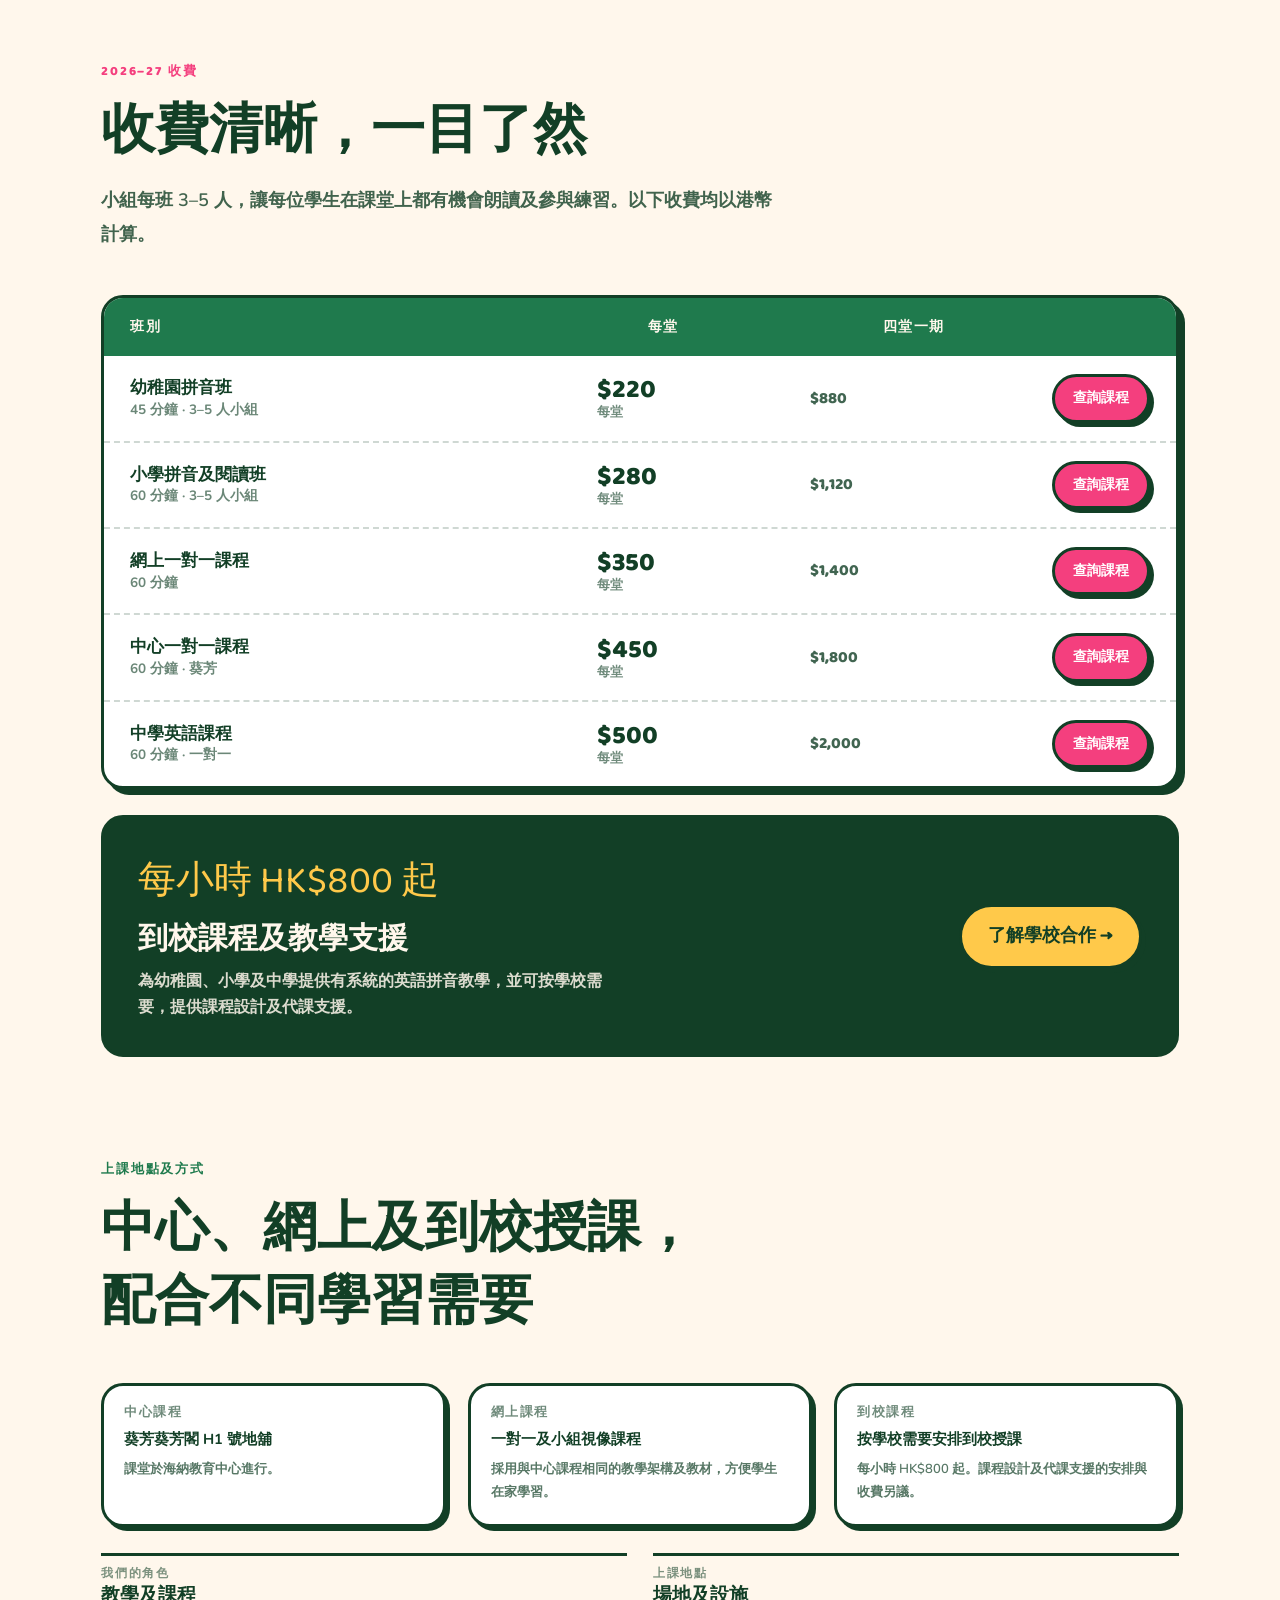
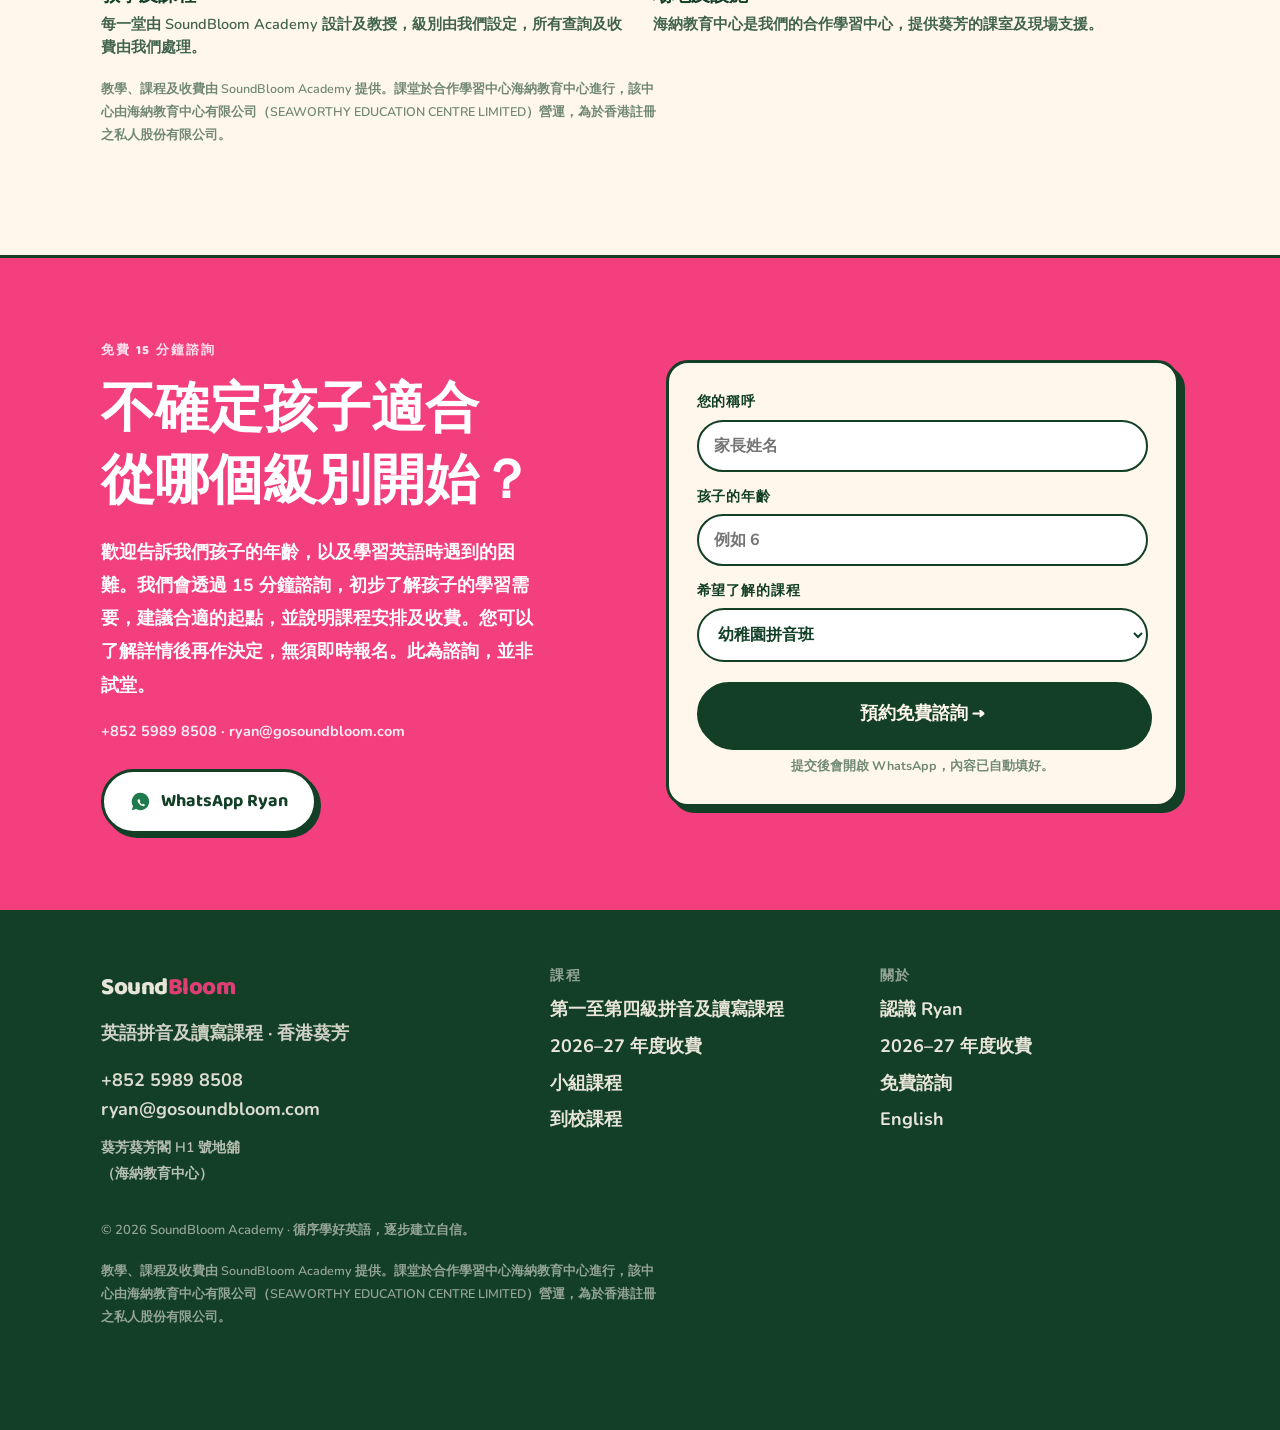
==== commit 9bb73f49: "Add 全部課程 tab and emoji programme grid at top; keep event popup" ====
--- a/zh/index.html
+++ b/zh/index.html
@@ -51,6 +51,7 @@
       <span>Sound<b>Bloom</b></span>
     </a>
     <div class="navlinks">
+      <a href="#all">全部課程</a>
       <a href="#approach">教學方式</a>
       <a href="index.html#programme">課程</a>
       <a href="pricing.html">收費</a>
@@ -79,7 +80,7 @@
       <p class="lede">為幼稚園、小學及中學生提供有系統的<span class="nb">英語拼音</span>（phonics）及<span class="nb">讀寫訓練</span>。學生可選擇於<span class="nb">葵芳中心</span>或網上上課，學校亦可安排到校課程。</p>
       <div class="hero-cta">
         <a class="btn" href="#consult">預約免費 15 分鐘諮詢 →</a>
-        <a class="btn ghost" href="#programme">了解四個級別</a>
+        <a class="btn ghost" href="#all">睇全部課程</a>
       </div>
       <div class="micro"><span class="nb">小組每班 3–5 人</span> · 適合 4–18 歲 · <span class="nb">葵芳中心及網上授課</span></div>
     </div>
@@ -106,11 +107,32 @@
 <div class="trust">
   <div class="wrap">
     <span><svg viewBox="0 0 24 24" fill="none"><path d="M12 3l2.6 5.6 6.1.8-4.5 4.2 1.2 6-5.4-3-5.4 3 1.2-6L3.3 9.4l6.1-.8z" stroke="#FFC94A" stroke-width="2" stroke-linejoin="round"/></svg>香港註冊教師</span>
-    <span><svg viewBox="0 0 24 24" fill="none"><circle cx="12" cy="12" r="9" stroke="#FFC94A" stroke-width="2"/><path d="M12 7v5l4 2" stroke="#FFC94A" stroke-width="2" stroke-linecap="round"/></svg>超過 10 年國際教學經驗</span>
+    <span><svg viewBox="0 0 24 24" fill="none"><circle cx="12" cy="12" r="9" stroke="#FFC94A" stroke-width="2"/><path d="M12 7v5l4 2" stroke="#FFC94A" stroke-width="2" stroke-linecap="round"/></svg>超過 13 年國際教學經驗</span>
     <span><svg viewBox="0 0 24 24" fill="none"><path d="M3 7l9-4 9 4-9 4z" stroke="#FFC94A" stroke-width="2" stroke-linejoin="round"/><path d="M7 10v6c0 1.7 2.2 3 5 3s5-1.3 5-3v-6" stroke="#FFC94A" stroke-width="2"/></svg>奧克蘭大學 MA TESOL</span>
     <span><svg viewBox="0 0 24 24" fill="none"><path d="M5 4h9l5 5v11H5z" stroke="#FFC94A" stroke-width="2" stroke-linejoin="round"/><path d="M9 13l2 2 4-4" stroke="#FFC94A" stroke-width="2" stroke-linecap="round"/></svg>Read Write Inc. 培訓</span>
   </div>
 </div>
+
+<section class="pad" id="all">
+  <div class="wrap">
+    <div class="sec-head">
+      <div class="eyebrow" style="color:var(--green)">全部課程</div>
+      <h2 style="margin-top:12px">一次睇晒：可以讀咩</h2>
+      <p>由幼稚園到中學，五條英語主線加三類活動。撳任何一格，直接跳去詳細內容。</p>
+    </div>
+    <div class="prog-grid">
+      <a class="prog" href="#programme"><span class="ico">🔤</span><span><b>系統拼音</b><i>K1–P6 · 3–5 人小組</i></span></a>
+      <a class="prog" href="#more"><span class="ico">📖</span><span><b>閱讀理解</b><i>小學至初中</i></span></a>
+      <a class="prog" href="#more"><span class="ico">🗣️</span><span><b>說話及聆聽</b><i>小組互動練習</i></span></a>
+      <a class="prog" href="#more"><span class="ico">🎓</span><span><b>Cambridge 英語</b><i>KET / PET / FCE</i></span></a>
+      <a class="prog" href="#more"><span class="ico">🎤</span><span><b>面試及朗誦</b><i>個人準備</i></span></a>
+      <a class="prog" href="#pricing"><span class="ico">🎒</span><span><b>中學英語</b><i>S1–S6 · 一對一</i></span></a>
+      <a class="prog" href="#more"><span class="ico">⚽</span><span><b>英語迷你足球</b><i>活動 · Mini Football</i></span></a>
+      <a class="prog" href="#more"><span class="ico">🚜</span><span><b>農場學習體驗</b><i>活動 · Farm Tour</i></span></a>
+      <a class="prog" href="schools.html"><span class="ico">🏫</span><span><b>到校課程</b><i>學校合作</i></span></a>
+    </div>
+  </div>
+</section>
 
 <section class="founder" id="founder">
   <div class="wrap">
@@ -173,28 +195,28 @@
     </div>
     <div class="levels-grid">
       <article class="lvl">
-        <span class="tag">第一級</span>
+        <span class="tag">第一級 · 🔤</span>
         <h3>Sound Foundations<br>發音基礎</h3>
         <div class="age">初學閱讀</div>
         <ul><li>單字母發音</li><li>拼音讀字（blending）</li><li>CVC 字詞及字母書寫</li><li>常用高頻字</li></ul>
         <div class="out"><b>學習目標</b>能夠獨立拼讀及拼寫簡單字詞。</div>
       </article>
       <article class="lvl">
-        <span class="tag">第二級</span>
+        <span class="tag">第二級 · 🔗</span>
         <h3>Sound Connections<br>拼音進階</h3>
         <div class="age">建立準確度與流暢度</div>
         <ul><li>雙字母輔音組合（consonant digraphs）</li><li>字首及字尾輔音連綴（consonant blends）</li><li>由四至五個語音組成的字詞</li><li>較長句子及基本標點</li></ul>
         <div class="out"><b>學習目標</b>能夠準確讀出較長的字詞及句子。</div>
       </article>
       <article class="lvl">
-        <span class="tag">第三級</span>
+        <span class="tag">第三級 · 🎯</span>
         <h3>Vowel Pathways<br>元音進階</h3>
         <div class="age">提升進階閱讀能力</div>
         <ul><li>長元音發音規律</li><li>元音字母組合（vowel teams）及分隔式元音組合（split vowels）</li><li>雙音節字詞</li><li>閱讀流暢度及語氣</li></ul>
         <div class="out"><b>學習目標</b>能夠流暢朗讀短文，並配合內容運用適當語氣。</div>
       </article>
       <article class="lvl">
-        <span class="tag">第四級</span>
+        <span class="tag">第四級 · 📖</span>
         <h3>Reading &amp; Spelling Mastery<br>讀寫進階</h3>
         <div class="age">邁向獨立閱讀與寫作</div>
         <ul><li>較複雜的字母與語音對應</li><li>前綴、後綴及構詞</li><li>多音節字詞的拼讀與拼寫策略</li><li>閱讀理解及段落寫作</li></ul>
@@ -213,7 +235,7 @@
     </div>
     <div class="levels-grid three">
       <article class="lvl">
-        <span class="tag">核心課程</span>
+        <span class="tag">📚 核心課程</span>
         <h3>五條主線</h3>
         <ul>
           <li>系統拼音 Phonics</li>
@@ -224,7 +246,7 @@
         </ul>
       </article>
       <article class="lvl">
-        <span class="tag">特色活動</span>
+        <span class="tag">⚽ 特色活動</span>
         <h3>走出課室</h3>
         <ul>
           <li>英語迷你足球 Mini Football</li>
@@ -233,7 +255,7 @@
         </ul>
       </article>
       <article class="lvl">
-        <span class="tag">適合對象</span>
+        <span class="tag">🎒 適合對象</span>
         <h3>K1 至 S6</h3>
         <ul>
           <li>K1 至 S6 學生（約 4–18 歲）</li>
--- a/assets/style.css
+++ b/assets/style.css
@@ -396,3 +396,24 @@
 .levels-grid.three{grid-template-columns:repeat(3,1fr)}
 @media(max-width:900px){.levels-grid.three{grid-template-columns:1fr}}
 .levels-grid.three .lvl{min-height:0}
+
+  /* ---------- ALL PROGRAMMES GRID ---------- */
+  .prog-grid{display:grid;grid-template-columns:repeat(3,1fr);gap:16px;margin-top:6px}
+  .prog{
+    display:flex;align-items:center;gap:14px;text-decoration:none;
+    background:#fff;border:var(--line);border-radius:var(--r);
+    padding:16px 18px;box-shadow:var(--hard-sm);
+    transition:transform .18s ease,box-shadow .18s ease;
+  }
+  .prog:hover{transform:translate(-2px,-2px);box-shadow:8px 8px 0 var(--ink)}
+  .prog .ico{
+    flex:none;width:52px;height:52px;display:grid;place-items:center;
+    font-size:26px;line-height:1;border-radius:16px;
+    border:2.5px solid var(--ink);background:var(--yellow);
+  }
+  .prog:nth-child(3n+2) .ico{background:var(--pink-soft)}
+  .prog:nth-child(3n) .ico{background:var(--green-soft)}
+  .prog b{display:block;font-family:'Baloo 2',system-ui,sans-serif;font-weight:800;font-size:20px;line-height:1.1}
+  .prog i{display:block;font-style:normal;font-size:13.5px;font-weight:700;opacity:.62;margin-top:3px}
+  @media(max-width:900px){.prog-grid{grid-template-columns:1fr 1fr}}
+  @media(max-width:620px){.prog-grid{grid-template-columns:1fr}.prog .ico{width:46px;height:46px;font-size:22px}}
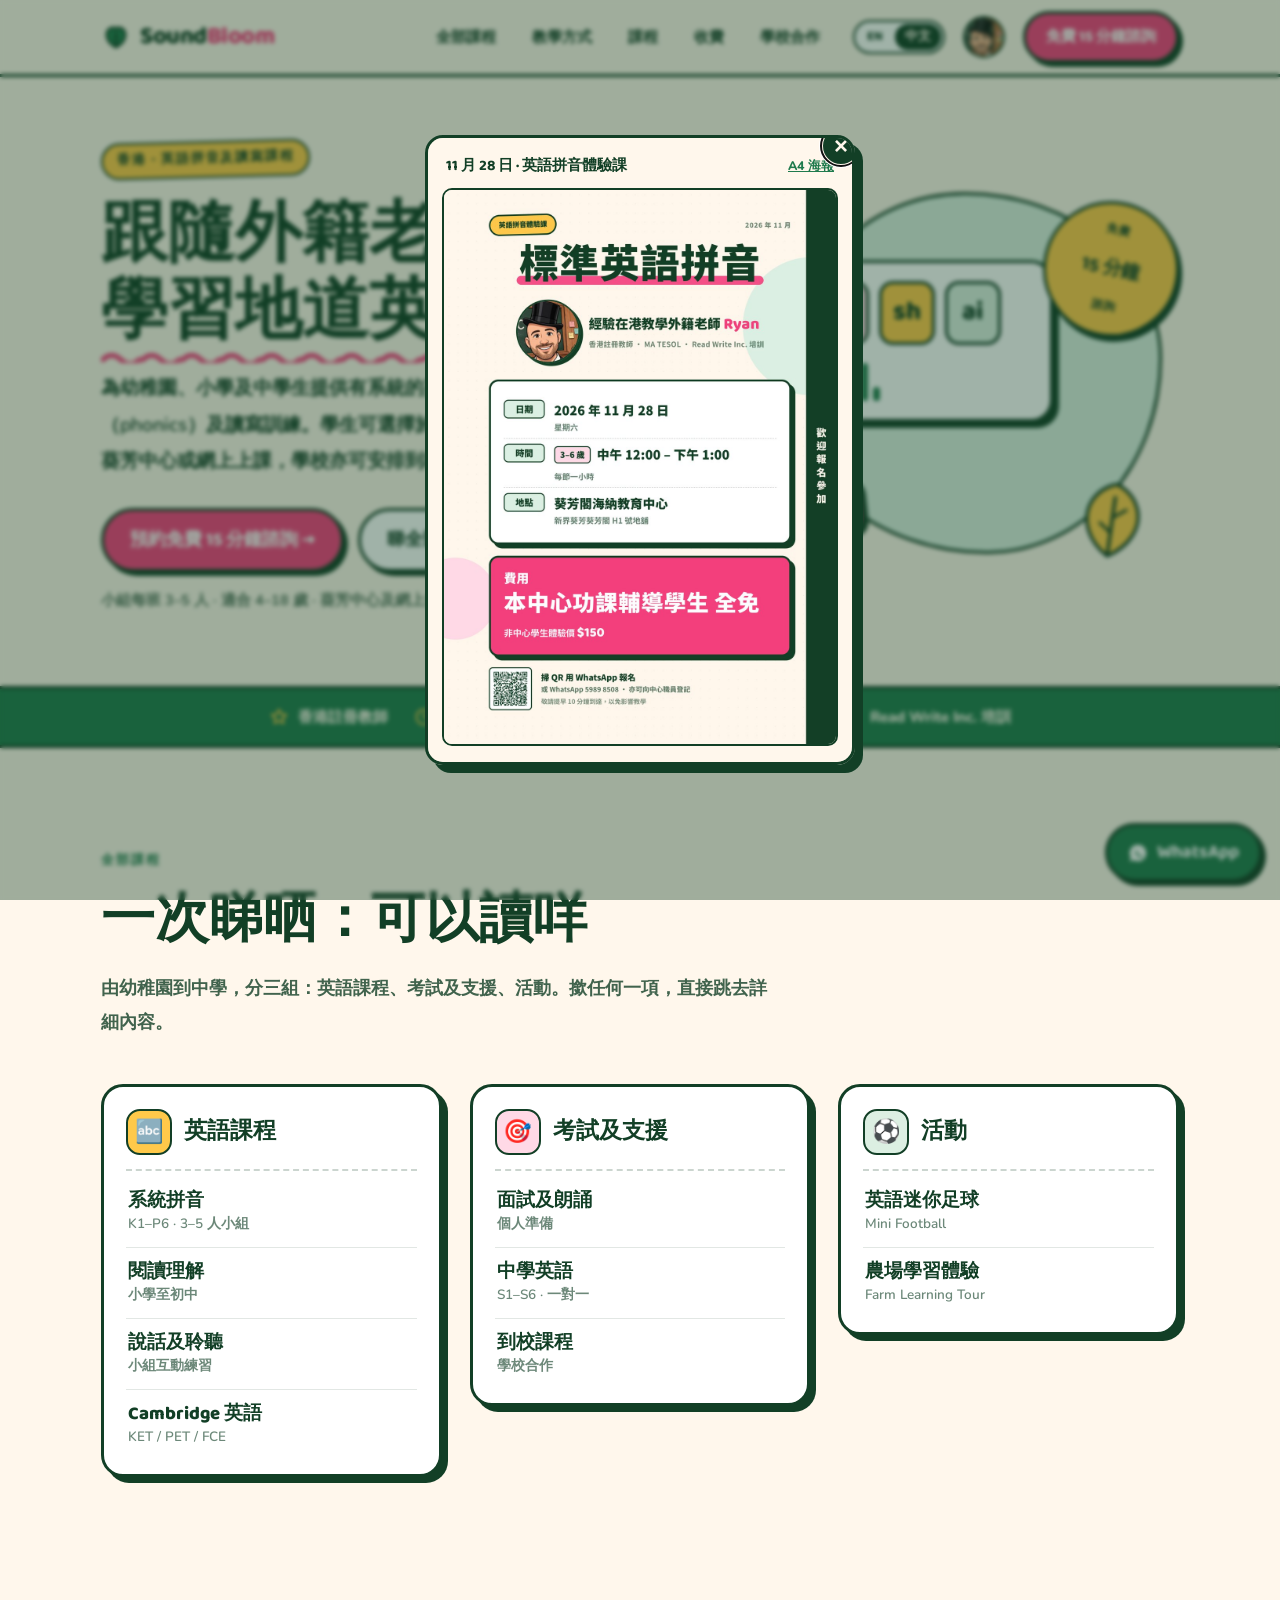
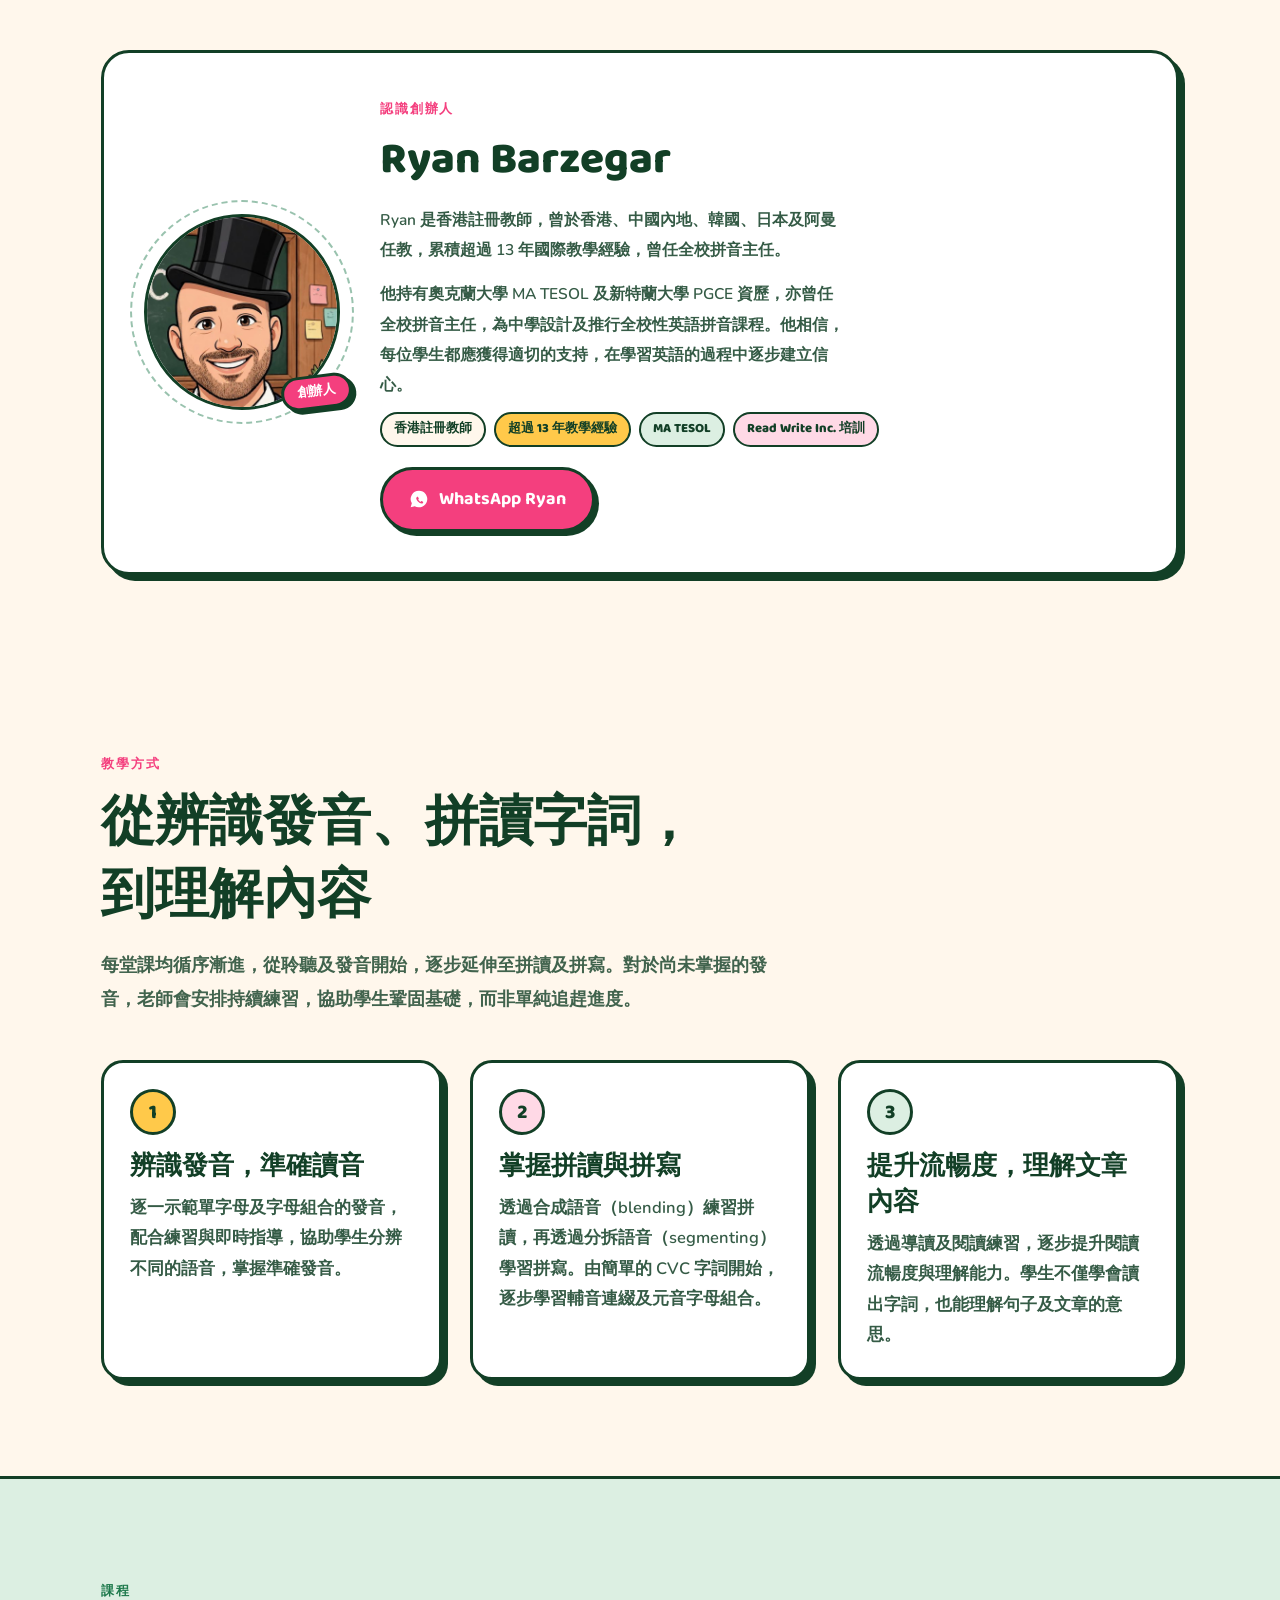
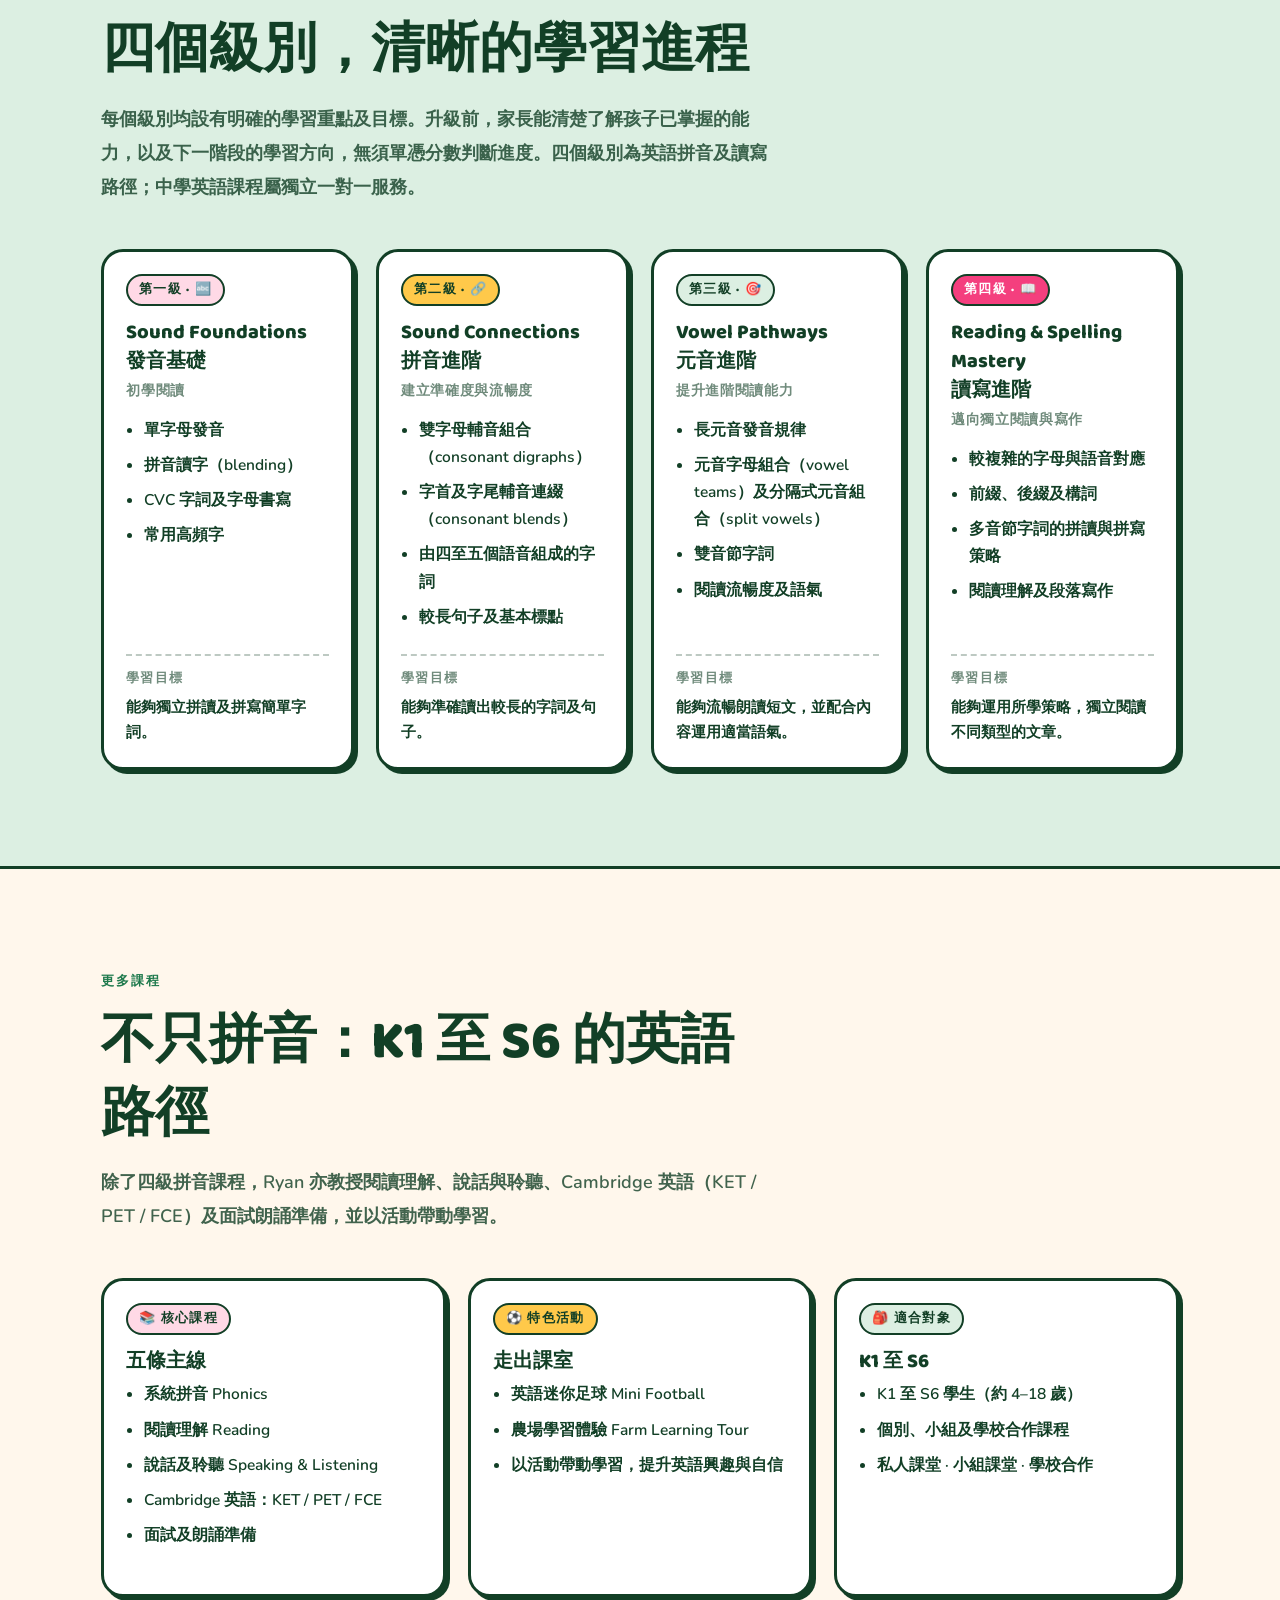
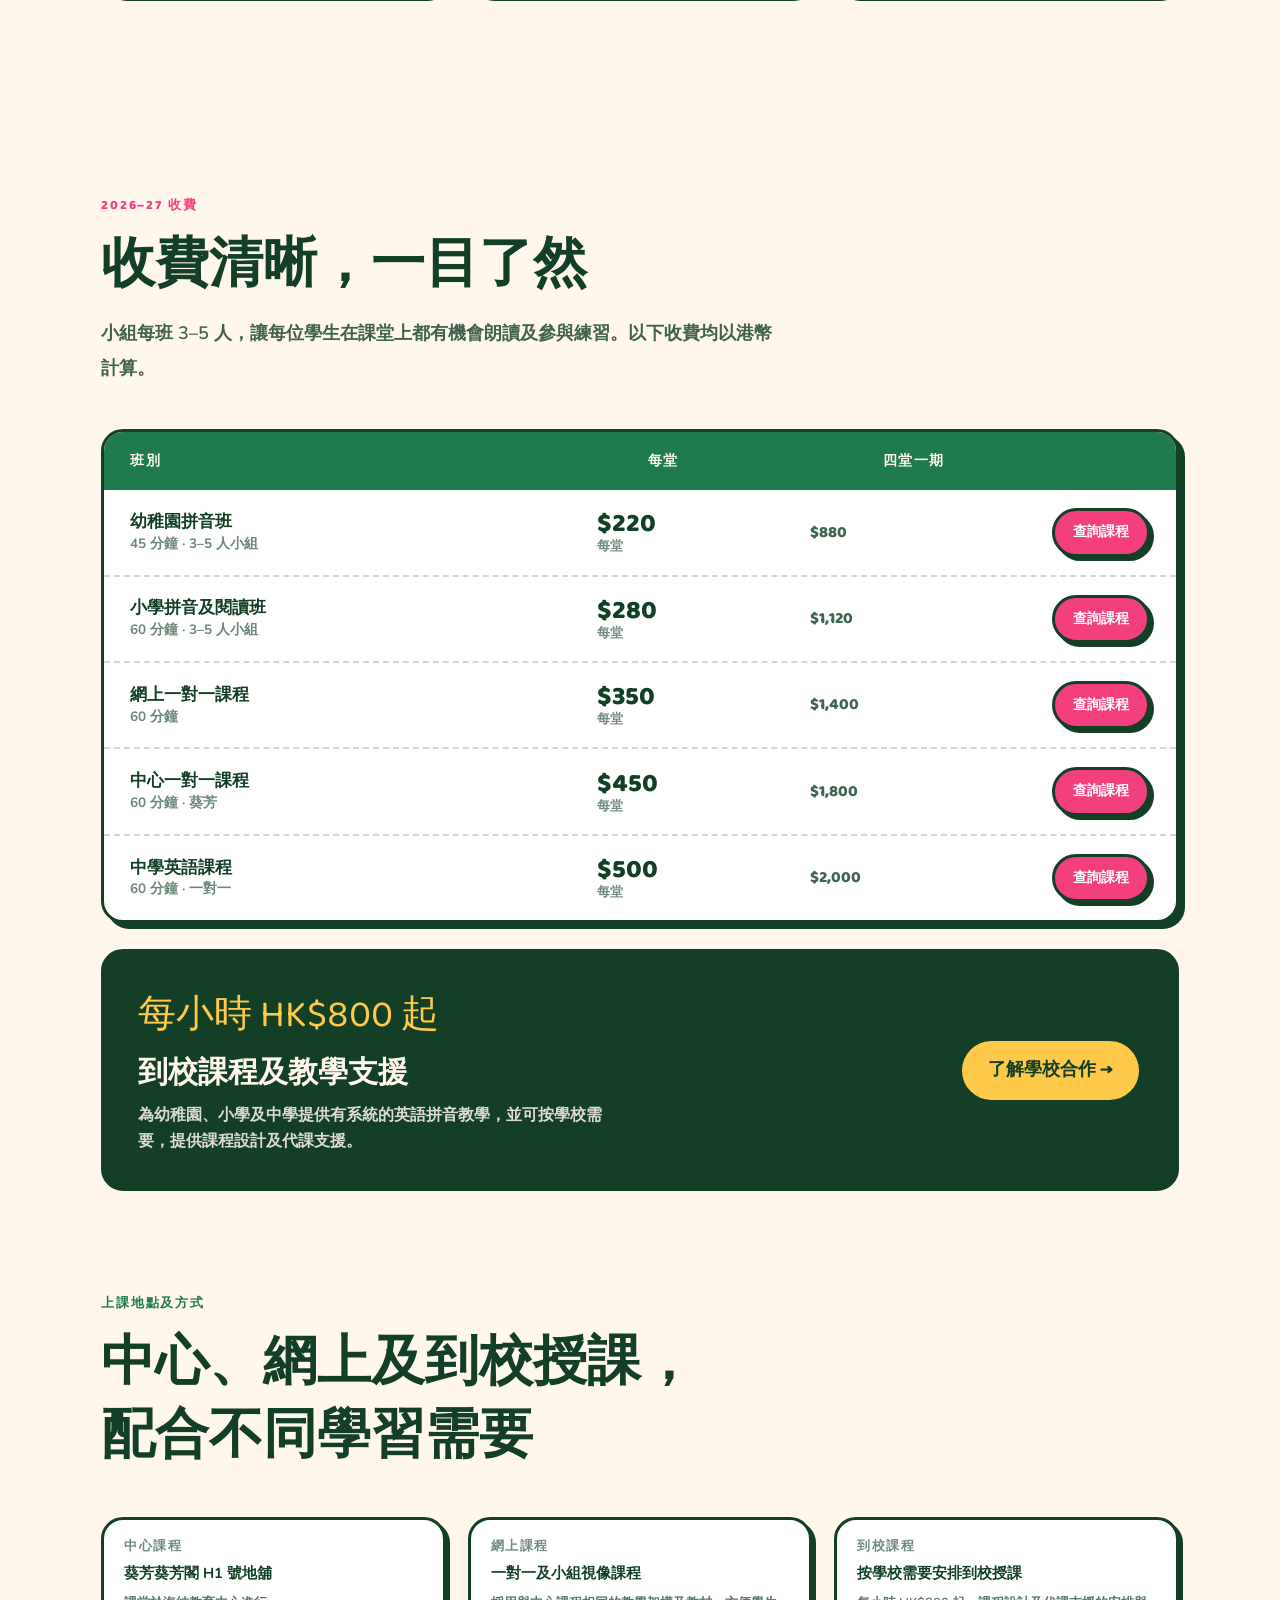
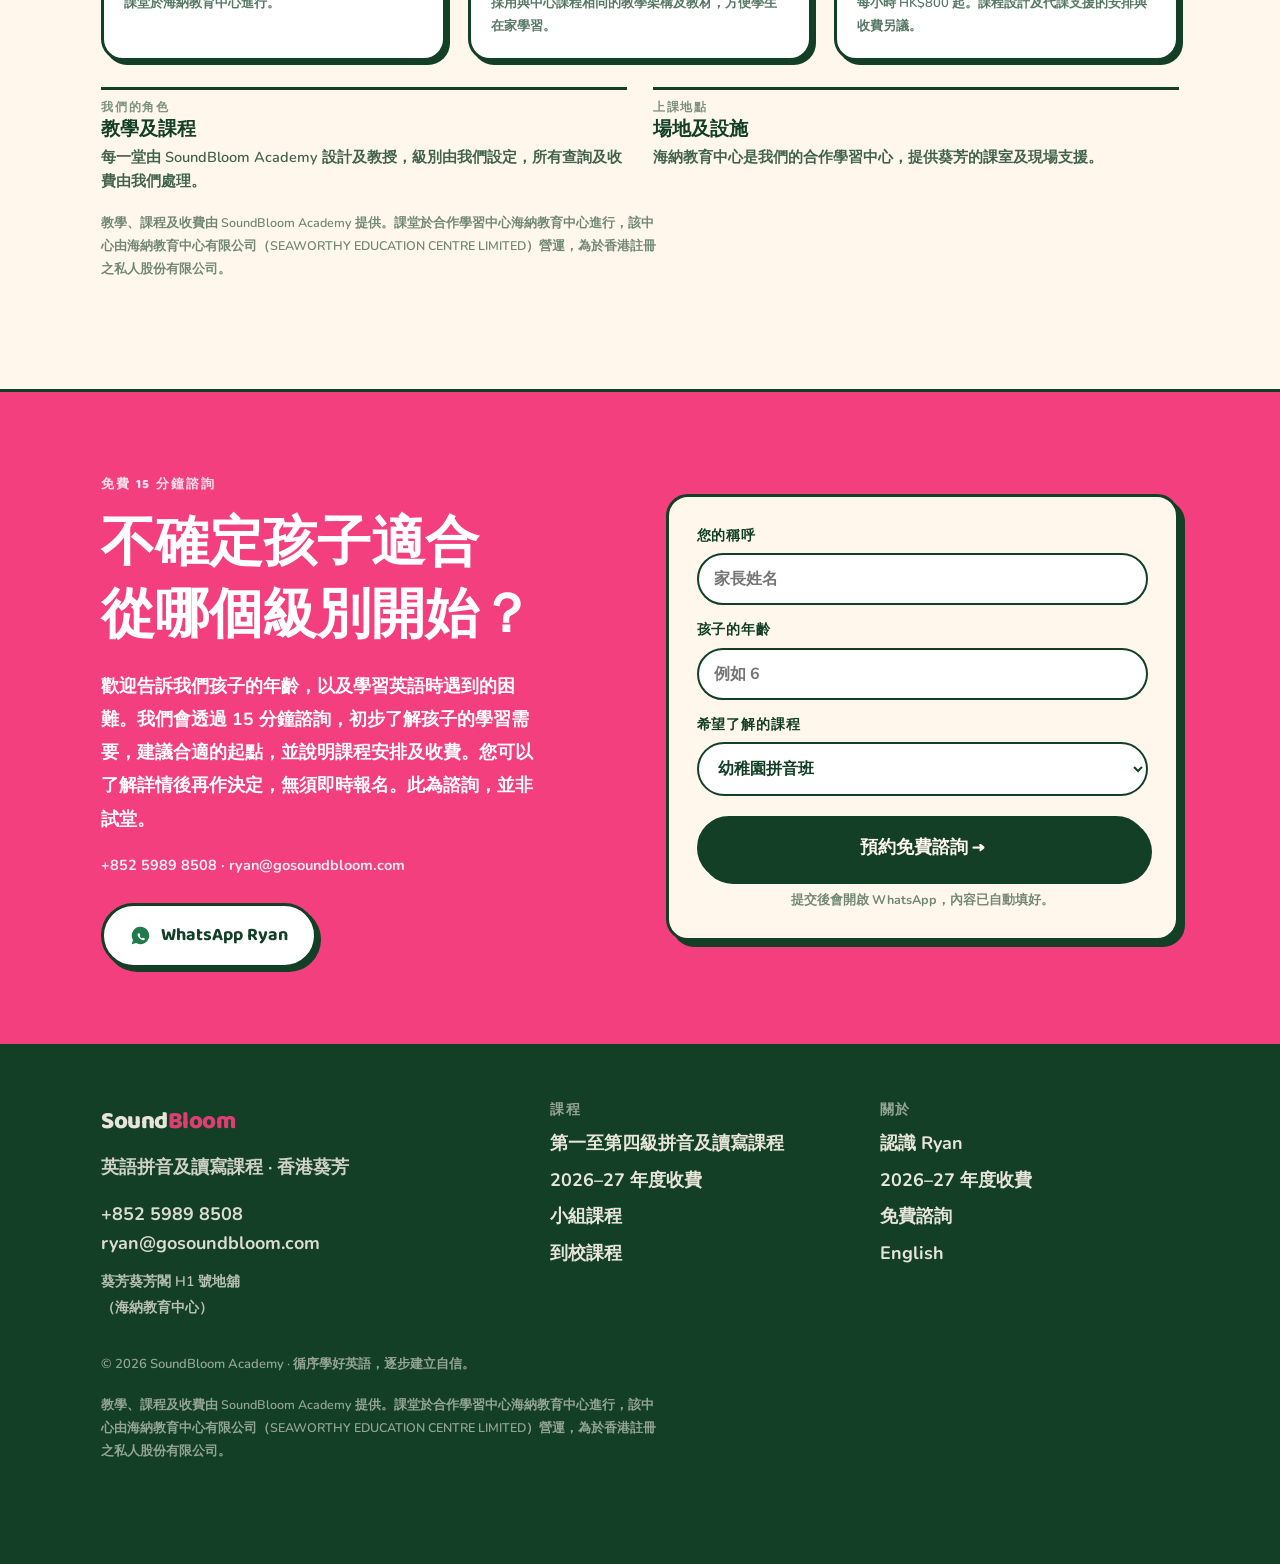
==== commit 852bfc58: "Regroup all-programmes block into three spaced cards; cache-bust stylesheet" ====
--- a/zh/index.html
+++ b/zh/index.html
@@ -10,7 +10,7 @@
 <link rel="preconnect" href="https://fonts.googleapis.com">
 <link rel="preconnect" href="https://fonts.gstatic.com" crossorigin>
 <link href="https://fonts.googleapis.com/css2?family=Baloo+2:wght@600;700;800&family=Nunito:wght@400;600;700;800&display=swap" rel="stylesheet">
-<link rel="stylesheet" href="../assets/style.css">
+<link rel="stylesheet" href="../assets/style.css?v=4">
 <style>
   /* Chinese typography overrides: looser leading, no negative tracking */
   body{font-family:'Nunito','PingFang HK','Noto Sans HK','Microsoft JhengHei',sans-serif}
@@ -118,18 +118,31 @@
     <div class="sec-head">
       <div class="eyebrow" style="color:var(--green)">全部課程</div>
       <h2 style="margin-top:12px">一次睇晒：可以讀咩</h2>
-      <p>由幼稚園到中學，五條英語主線加三類活動。撳任何一格，直接跳去詳細內容。</p>
-    </div>
-    <div class="prog-grid">
-      <a class="prog" href="#programme"><span class="ico">🔤</span><span><b>系統拼音</b><i>K1–P6 · 3–5 人小組</i></span></a>
-      <a class="prog" href="#more"><span class="ico">📖</span><span><b>閱讀理解</b><i>小學至初中</i></span></a>
-      <a class="prog" href="#more"><span class="ico">🗣️</span><span><b>說話及聆聽</b><i>小組互動練習</i></span></a>
-      <a class="prog" href="#more"><span class="ico">🎓</span><span><b>Cambridge 英語</b><i>KET / PET / FCE</i></span></a>
-      <a class="prog" href="#more"><span class="ico">🎤</span><span><b>面試及朗誦</b><i>個人準備</i></span></a>
-      <a class="prog" href="#pricing"><span class="ico">🎒</span><span><b>中學英語</b><i>S1–S6 · 一對一</i></span></a>
-      <a class="prog" href="#more"><span class="ico">⚽</span><span><b>英語迷你足球</b><i>活動 · Mini Football</i></span></a>
-      <a class="prog" href="#more"><span class="ico">🚜</span><span><b>農場學習體驗</b><i>活動 · Farm Tour</i></span></a>
-      <a class="prog" href="schools.html"><span class="ico">🏫</span><span><b>到校課程</b><i>學校合作</i></span></a>
+      <p>由幼稚園到中學，分三組：英語課程、考試及支援、活動。撳任何一項，直接跳去詳細內容。</p>
+    </div>
+    <div class="pg-grid">
+
+      <div class="pg">
+        <div class="pg-head"><span class="pg-ico">🔤</span><h3>英語課程</h3></div>
+        <a class="pg-row" href="#programme"><b>系統拼音</b><i>K1–P6 · 3–5 人小組</i></a>
+        <a class="pg-row" href="#more"><b>閱讀理解</b><i>小學至初中</i></a>
+        <a class="pg-row" href="#more"><b>說話及聆聽</b><i>小組互動練習</i></a>
+        <a class="pg-row" href="#more"><b>Cambridge 英語</b><i>KET / PET / FCE</i></a>
+      </div>
+
+      <div class="pg">
+        <div class="pg-head"><span class="pg-ico">🎯</span><h3>考試及支援</h3></div>
+        <a class="pg-row" href="#more"><b>面試及朗誦</b><i>個人準備</i></a>
+        <a class="pg-row" href="#pricing"><b>中學英語</b><i>S1–S6 · 一對一</i></a>
+        <a class="pg-row" href="schools.html"><b>到校課程</b><i>學校合作</i></a>
+      </div>
+
+      <div class="pg">
+        <div class="pg-head"><span class="pg-ico">⚽</span><h3>活動</h3></div>
+        <a class="pg-row" href="#more"><b>英語迷你足球</b><i>Mini Football</i></a>
+        <a class="pg-row" href="#more"><b>農場學習體驗</b><i>Farm Learning Tour</i></a>
+      </div>
+
     </div>
   </div>
 </section>
--- a/assets/style.css
+++ b/assets/style.css
@@ -397,23 +397,29 @@
 @media(max-width:900px){.levels-grid.three{grid-template-columns:1fr}}
 .levels-grid.three .lvl{min-height:0}
 
-  /* ---------- ALL PROGRAMMES GRID ---------- */
-  .prog-grid{display:grid;grid-template-columns:repeat(3,1fr);gap:16px;margin-top:6px}
-  .prog{
-    display:flex;align-items:center;gap:14px;text-decoration:none;
-    background:#fff;border:var(--line);border-radius:var(--r);
-    padding:16px 18px;box-shadow:var(--hard-sm);
-    transition:transform .18s ease,box-shadow .18s ease;
-  }
-  .prog:hover{transform:translate(-2px,-2px);box-shadow:8px 8px 0 var(--ink)}
-  .prog .ico{
-    flex:none;width:52px;height:52px;display:grid;place-items:center;
-    font-size:26px;line-height:1;border-radius:16px;
-    border:2.5px solid var(--ink);background:var(--yellow);
-  }
-  .prog:nth-child(3n+2) .ico{background:var(--pink-soft)}
-  .prog:nth-child(3n) .ico{background:var(--green-soft)}
-  .prog b{display:block;font-family:'Baloo 2',system-ui,sans-serif;font-weight:800;font-size:20px;line-height:1.1}
-  .prog i{display:block;font-style:normal;font-size:13.5px;font-weight:700;opacity:.62;margin-top:3px}
-  @media(max-width:900px){.prog-grid{grid-template-columns:1fr 1fr}}
-  @media(max-width:620px){.prog-grid{grid-template-columns:1fr}.prog .ico{width:46px;height:46px;font-size:22px}}
+/* ---------- ALL PROGRAMMES: grouped cards ---------- */
+.pg-grid{display:grid;grid-template-columns:repeat(3,1fr);gap:28px;margin-top:8px;align-items:start}
+.pg{
+  background:#fff;border:var(--line);border-radius:var(--r);
+  box-shadow:var(--hard);padding:22px 22px 14px;
+}
+.pg-head{display:flex;align-items:center;gap:12px;padding-bottom:14px;border-bottom:2px dashed rgba(18,63,38,.22);margin-bottom:6px}
+.pg-ico{
+  flex:none;width:46px;height:46px;display:grid;place-items:center;font-size:23px;line-height:1;
+  border-radius:14px;border:2.5px solid var(--ink);background:var(--yellow);
+}
+.pg:nth-child(2) .pg-ico{background:var(--pink-soft)}
+.pg:nth-child(3) .pg-ico{background:var(--green-soft)}
+.pg-head h3{font-size:23px;line-height:1.1;margin:0}
+.pg-row{
+  display:block;text-decoration:none;padding:13px 2px;
+  border-bottom:1.5px solid rgba(18,63,38,.12);
+  transition:padding-left .16s ease,background .16s ease;
+}
+.pg-row:last-child{border-bottom:0}
+.pg-row:hover{padding-left:6px}
+.pg-row b{display:block;font-family:'Baloo 2',system-ui,sans-serif;font-weight:800;font-size:18.5px;line-height:1.2;letter-spacing:0}
+.pg-row i{display:block;font-style:normal;font-family:'Nunito',system-ui,sans-serif;font-weight:600;font-size:13.5px;line-height:1.4;color:rgba(18,63,38,.62);margin-top:3px}
+@media(max-width:980px){.pg-grid{grid-template-columns:1fr 1fr;gap:20px}}
+@media(max-width:680px){.pg-grid{grid-template-columns:1fr}}
+
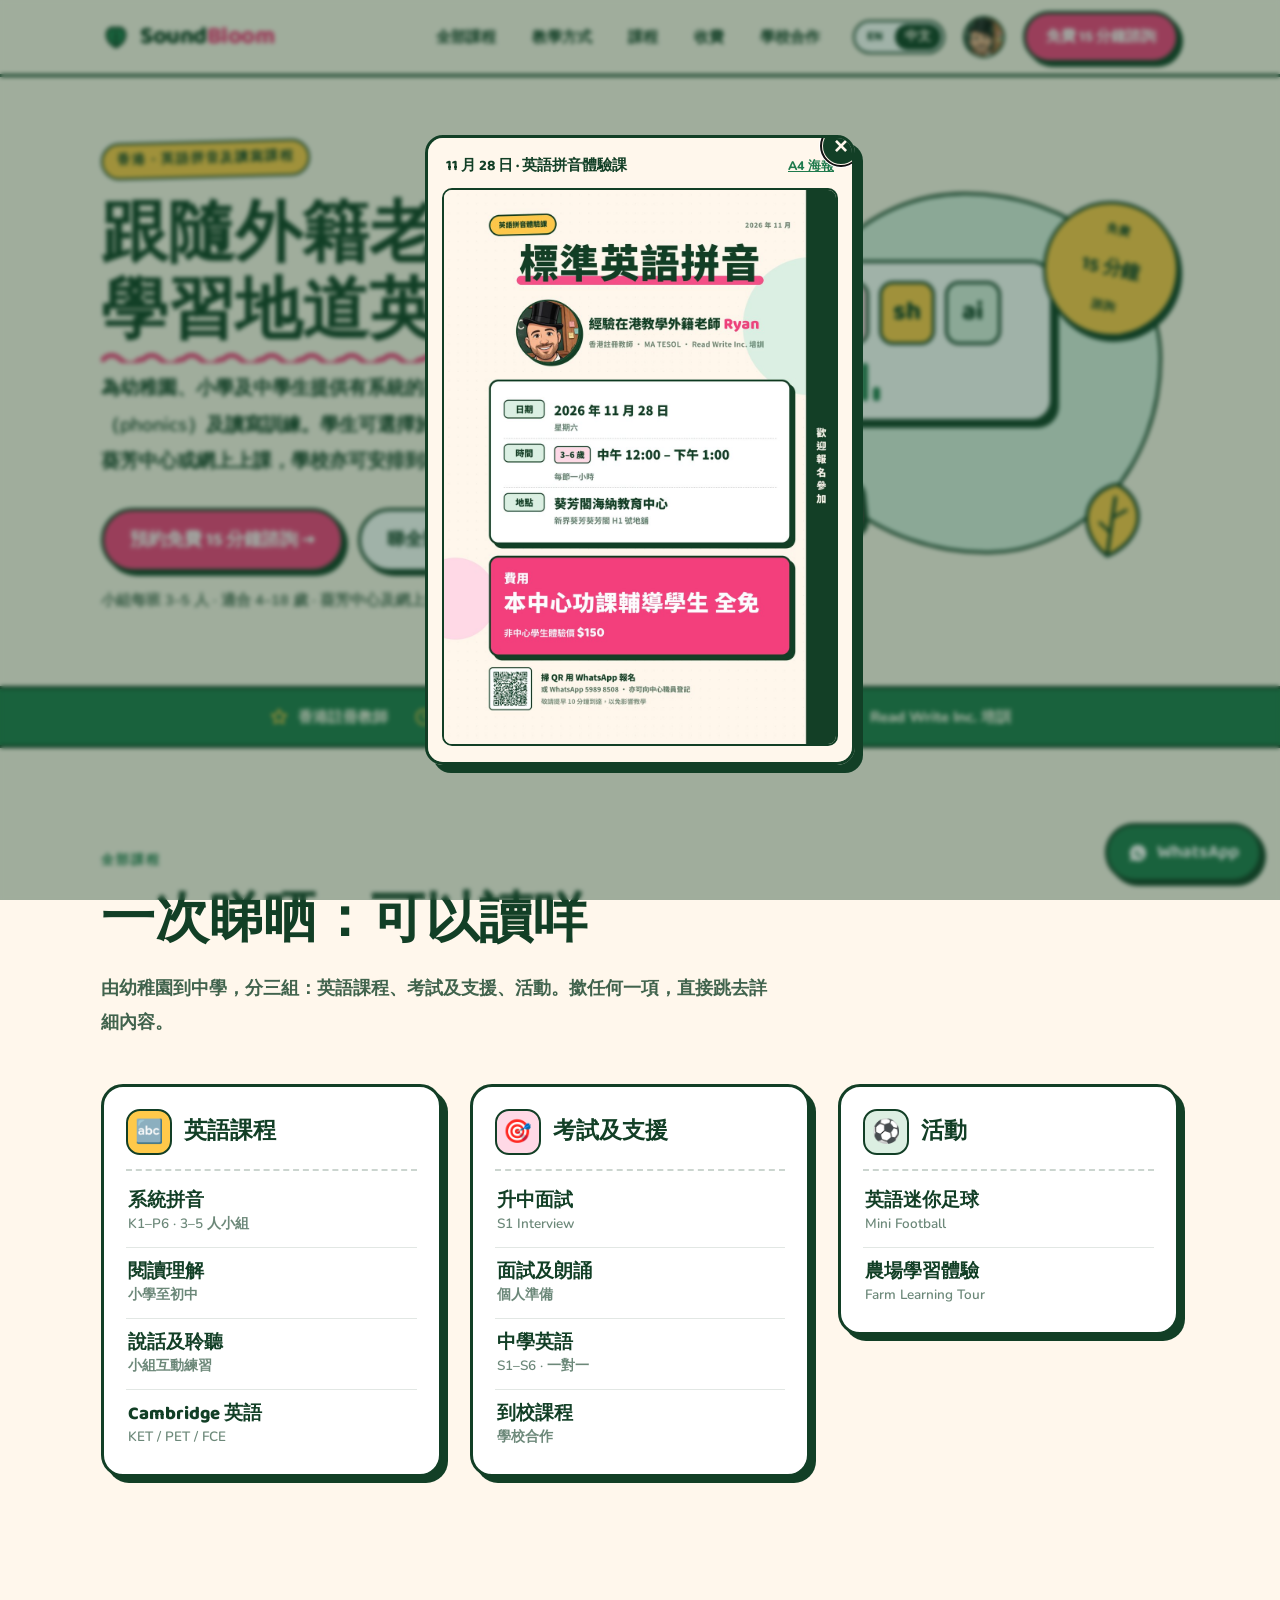
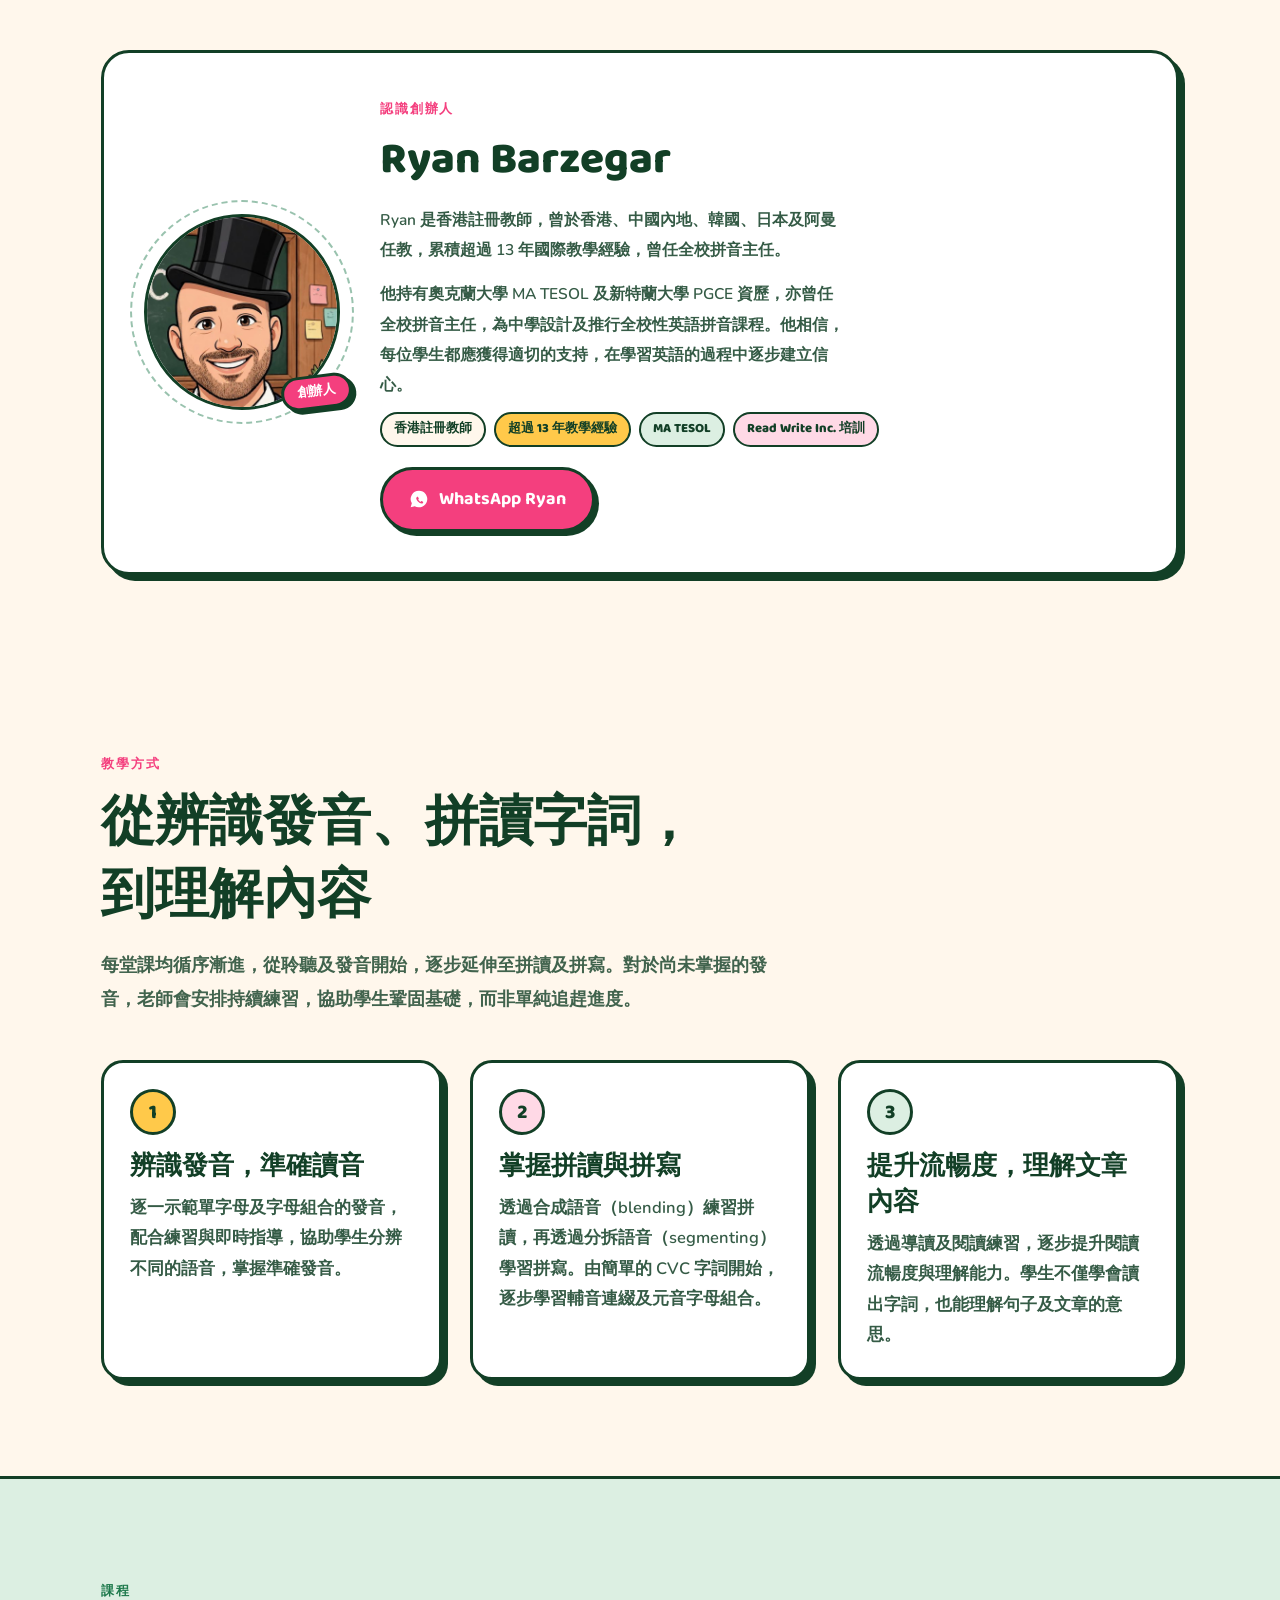
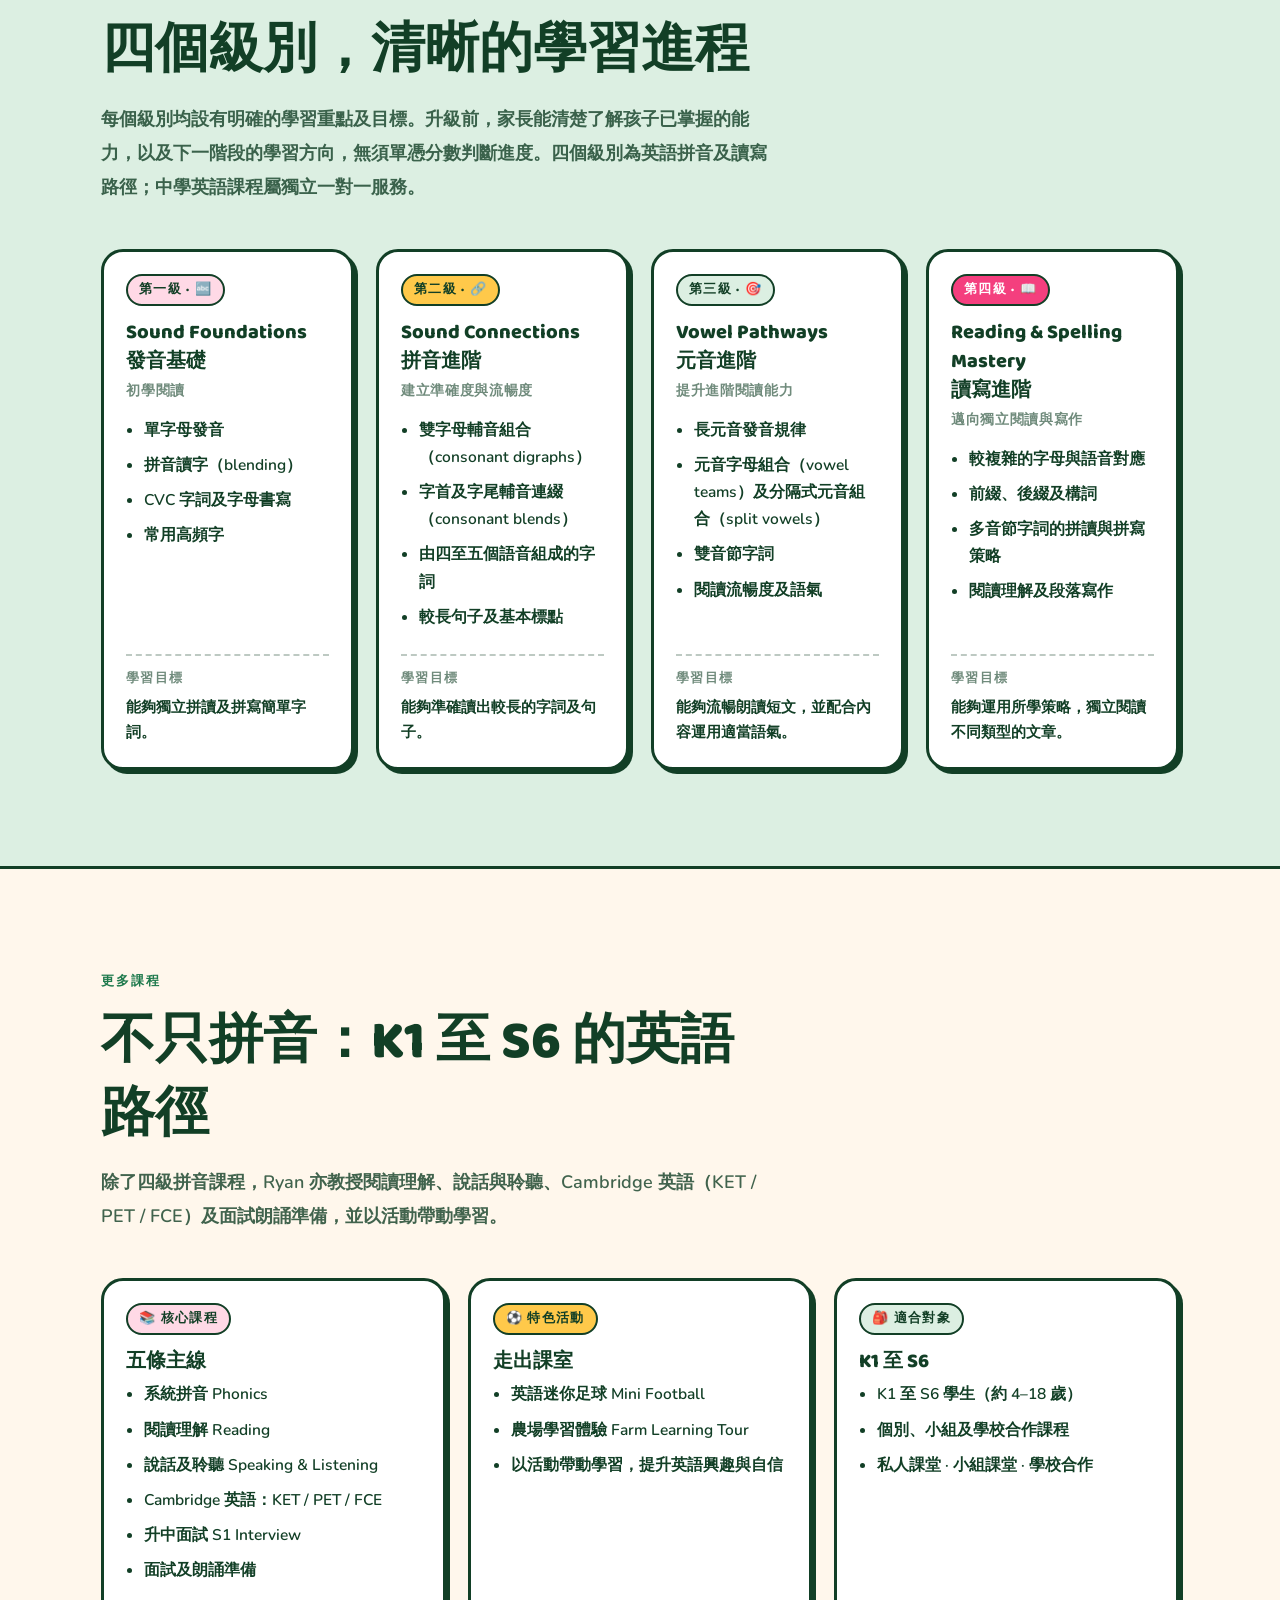
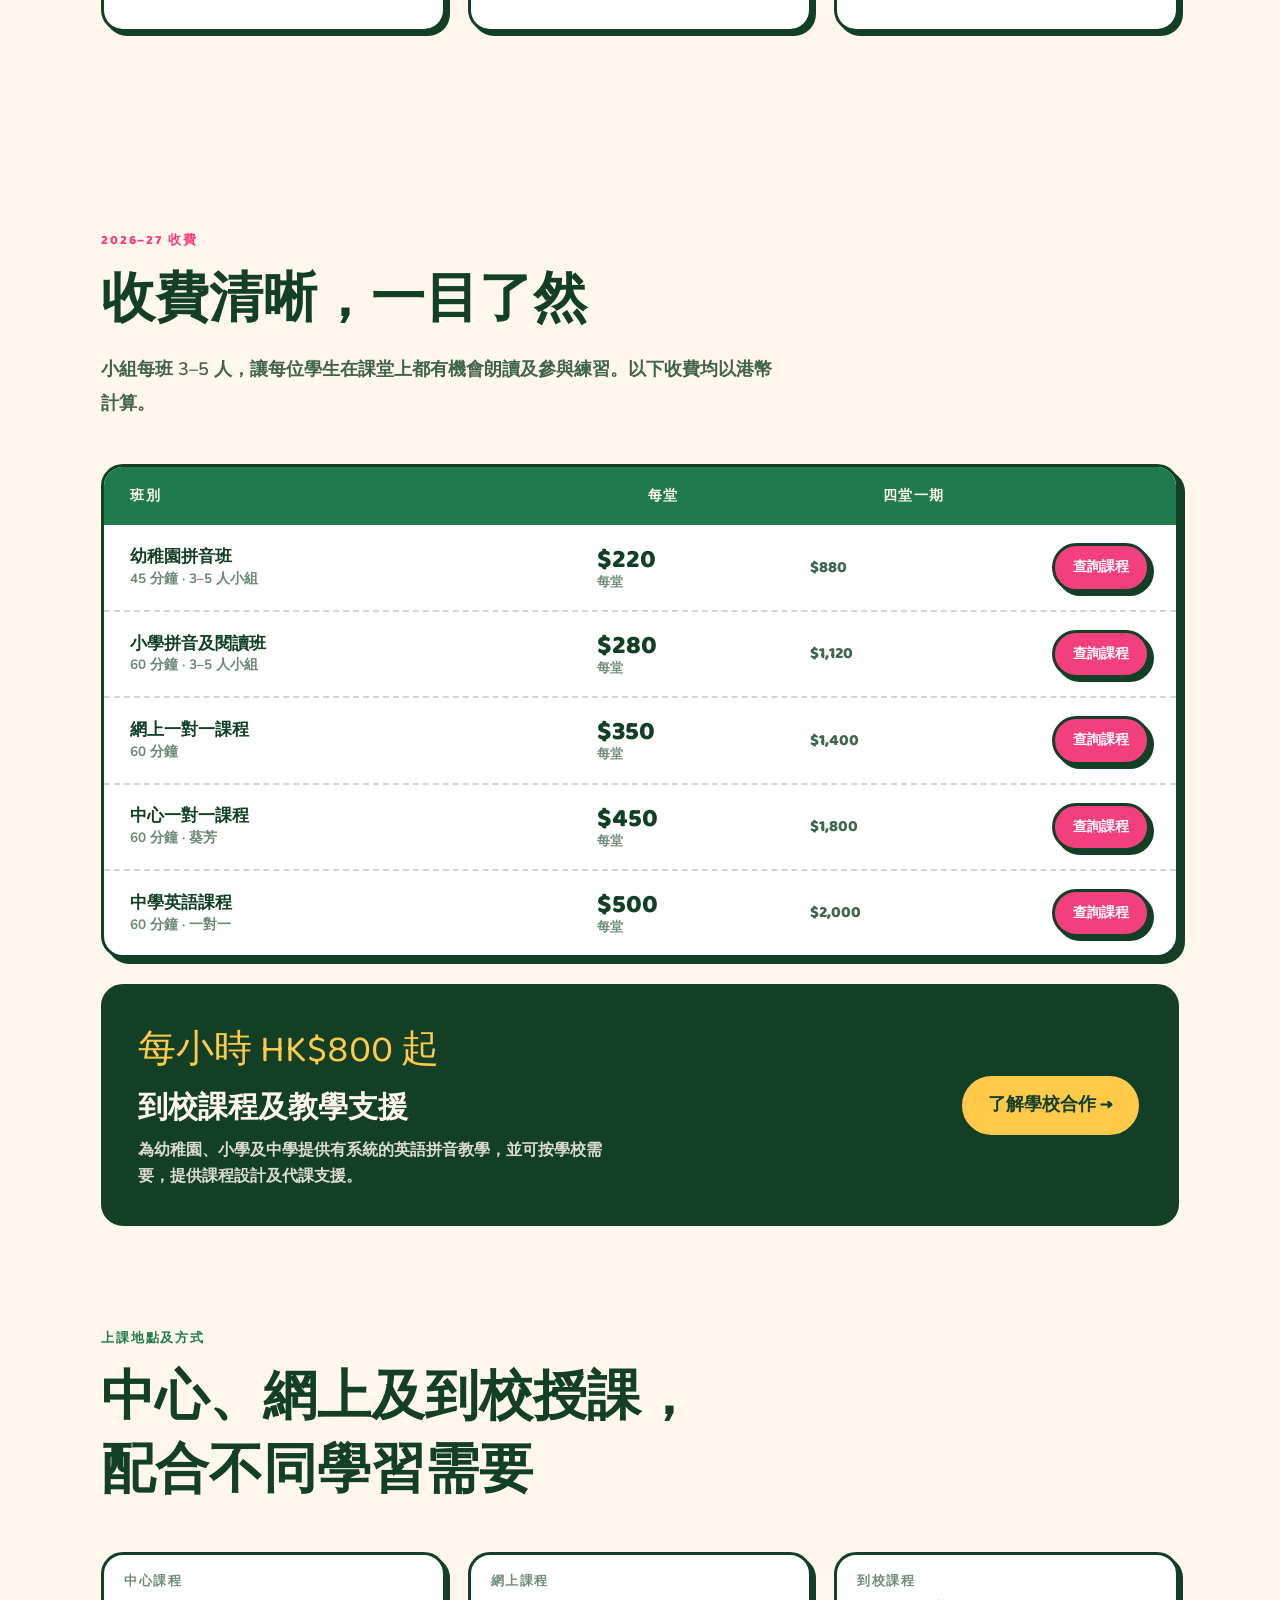
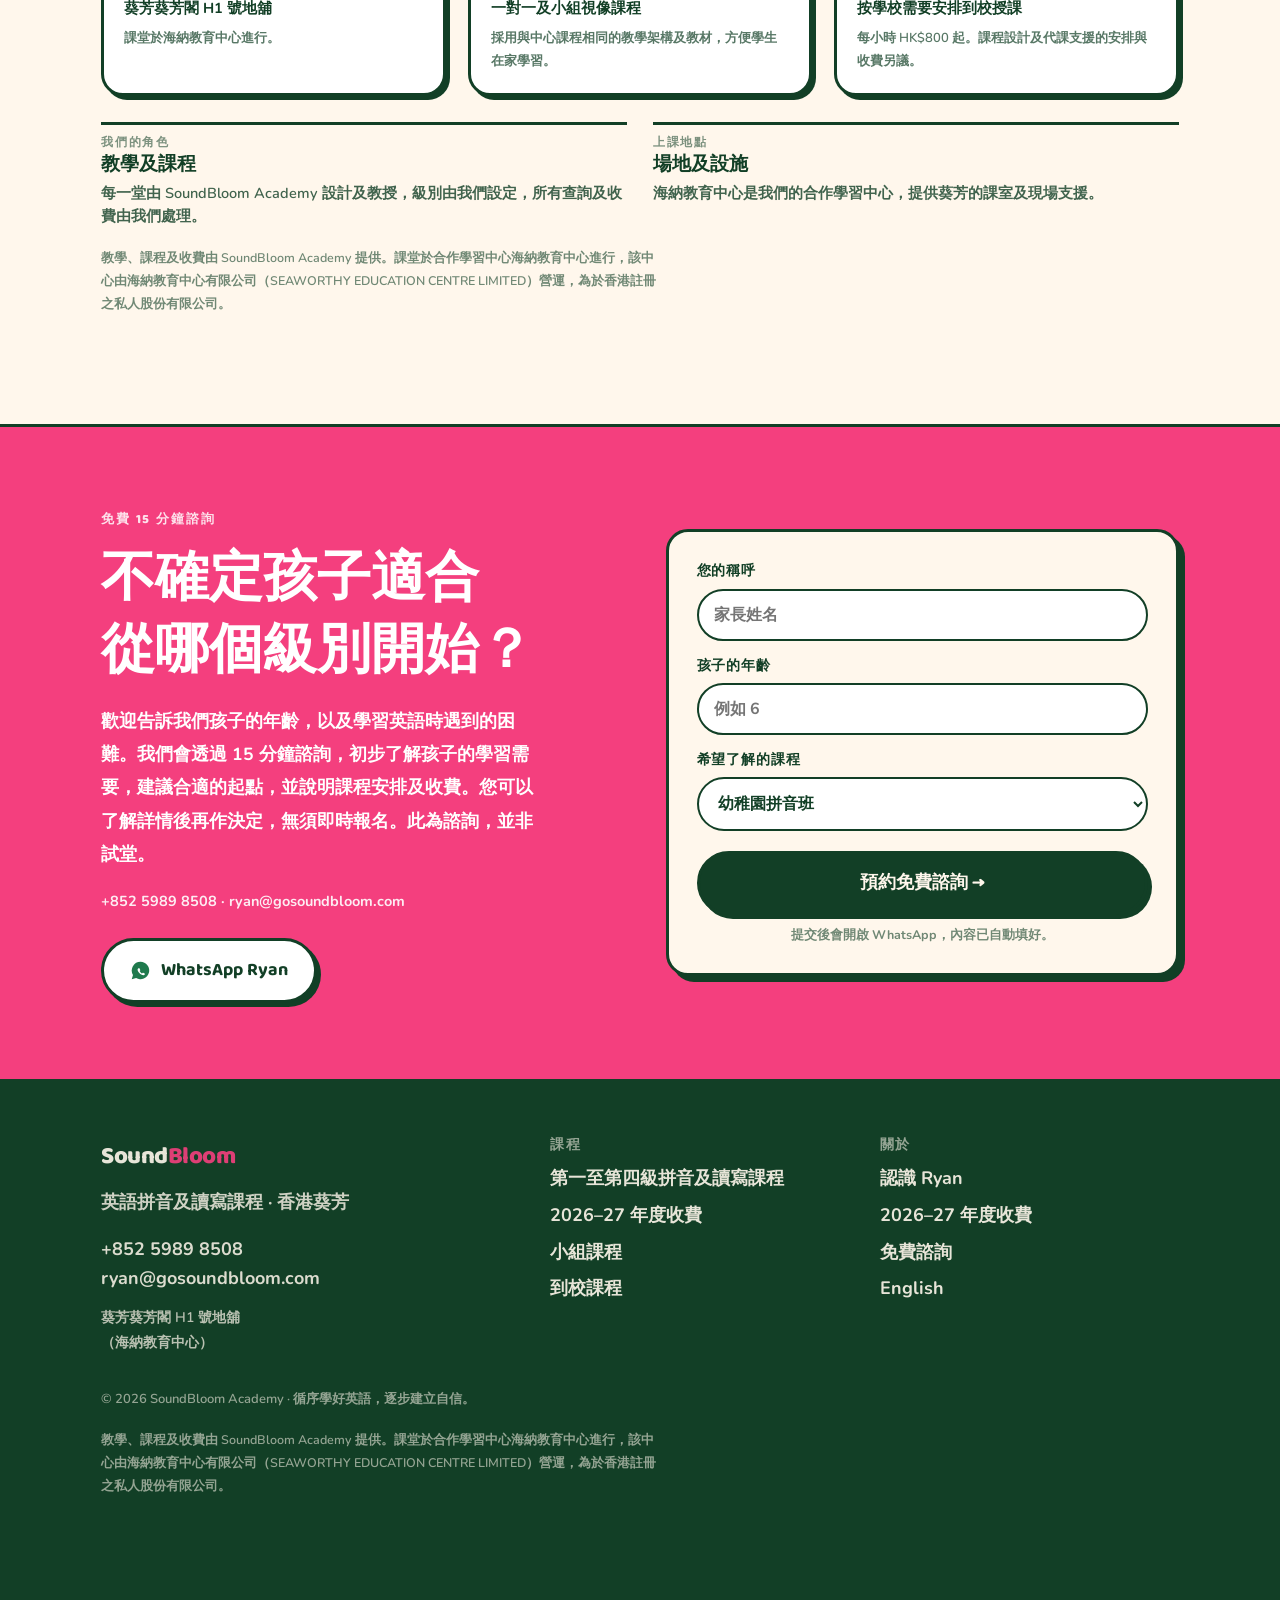
==== commit b1129911: "Add 升中面試 S1 Interview to core curriculum + programme grid" ====
--- a/zh/index.html
+++ b/zh/index.html
@@ -132,6 +132,7 @@
 
       <div class="pg">
         <div class="pg-head"><span class="pg-ico">🎯</span><h3>考試及支援</h3></div>
+        <a class="pg-row" href="#more"><b>升中面試</b><i>S1 Interview</i></a>
         <a class="pg-row" href="#more"><b>面試及朗誦</b><i>個人準備</i></a>
         <a class="pg-row" href="#pricing"><b>中學英語</b><i>S1–S6 · 一對一</i></a>
         <a class="pg-row" href="schools.html"><b>到校課程</b><i>學校合作</i></a>
@@ -255,6 +256,7 @@
           <li>閱讀理解 Reading</li>
           <li>說話及聆聽 Speaking &amp; Listening</li>
           <li>Cambridge 英語：KET / PET / FCE</li>
+          <li>升中面試 S1 Interview</li>
           <li>面試及朗誦準備</li>
         </ul>
       </article>
